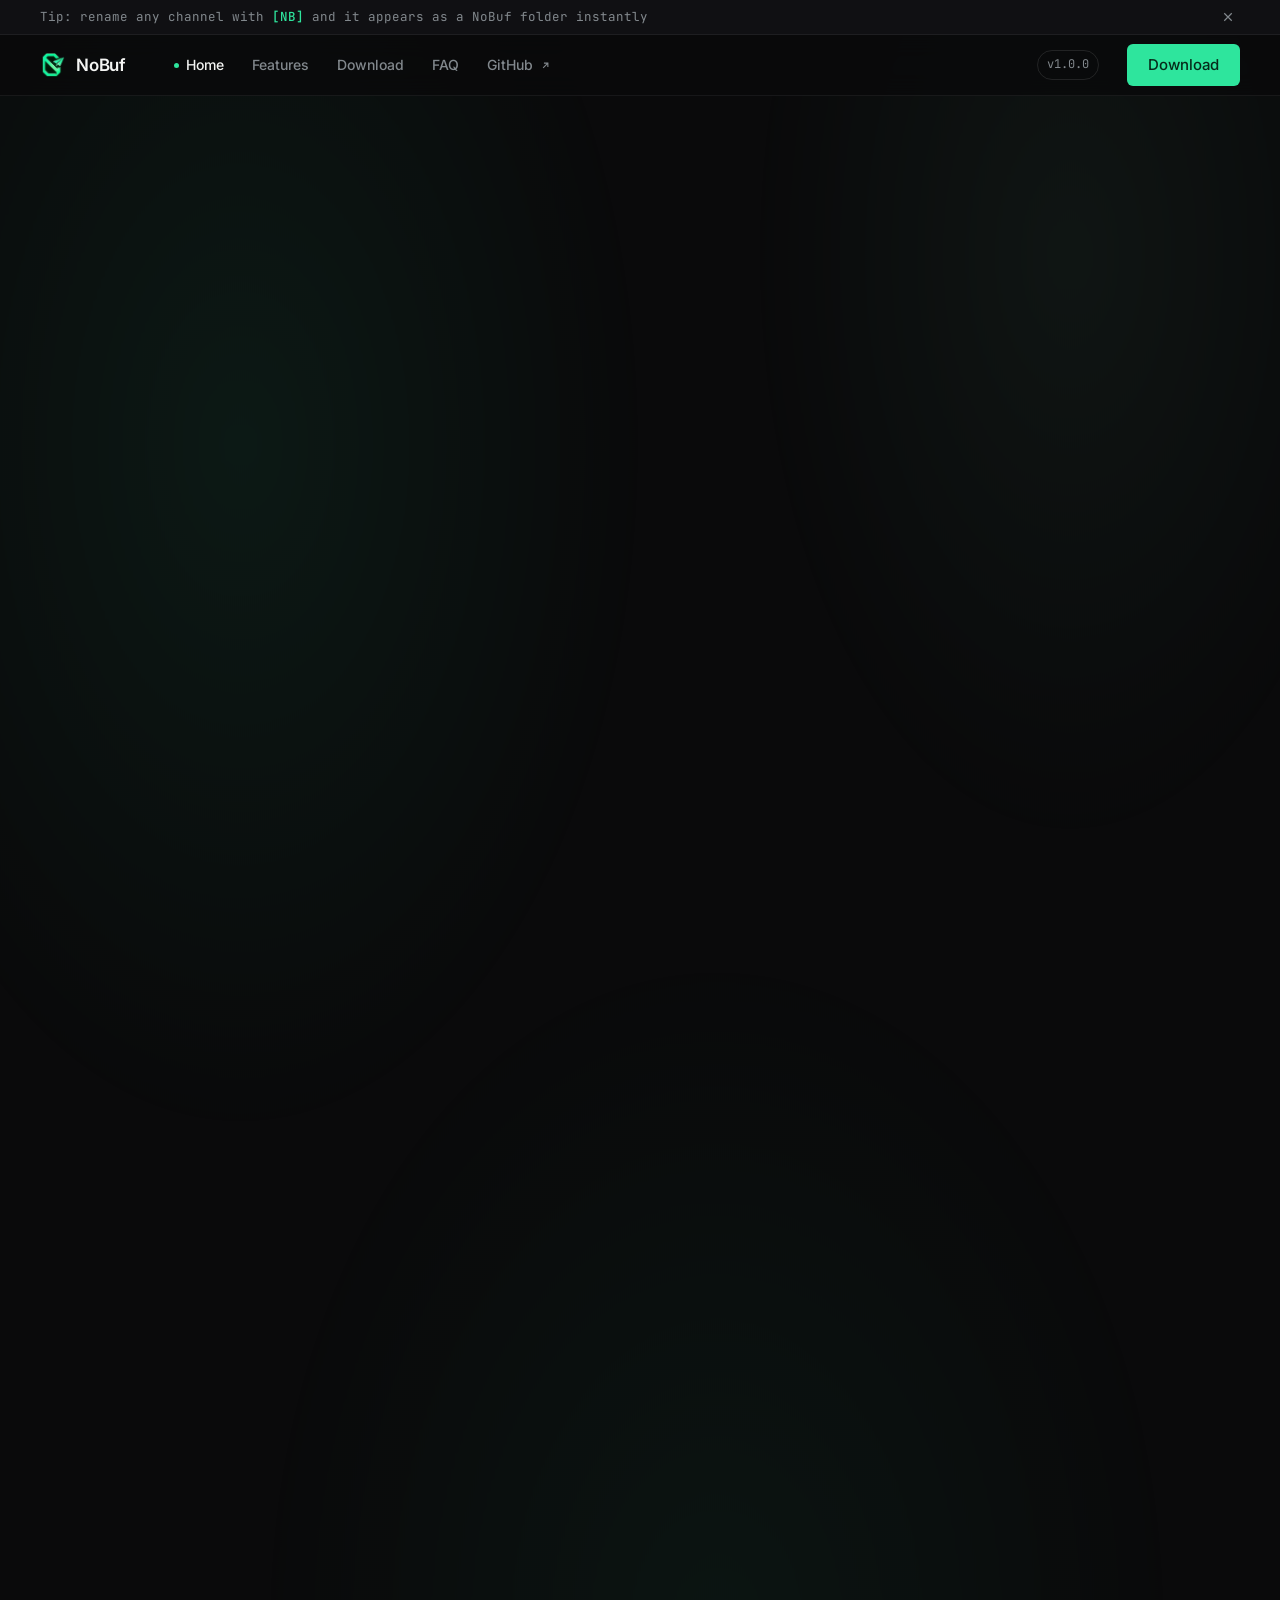
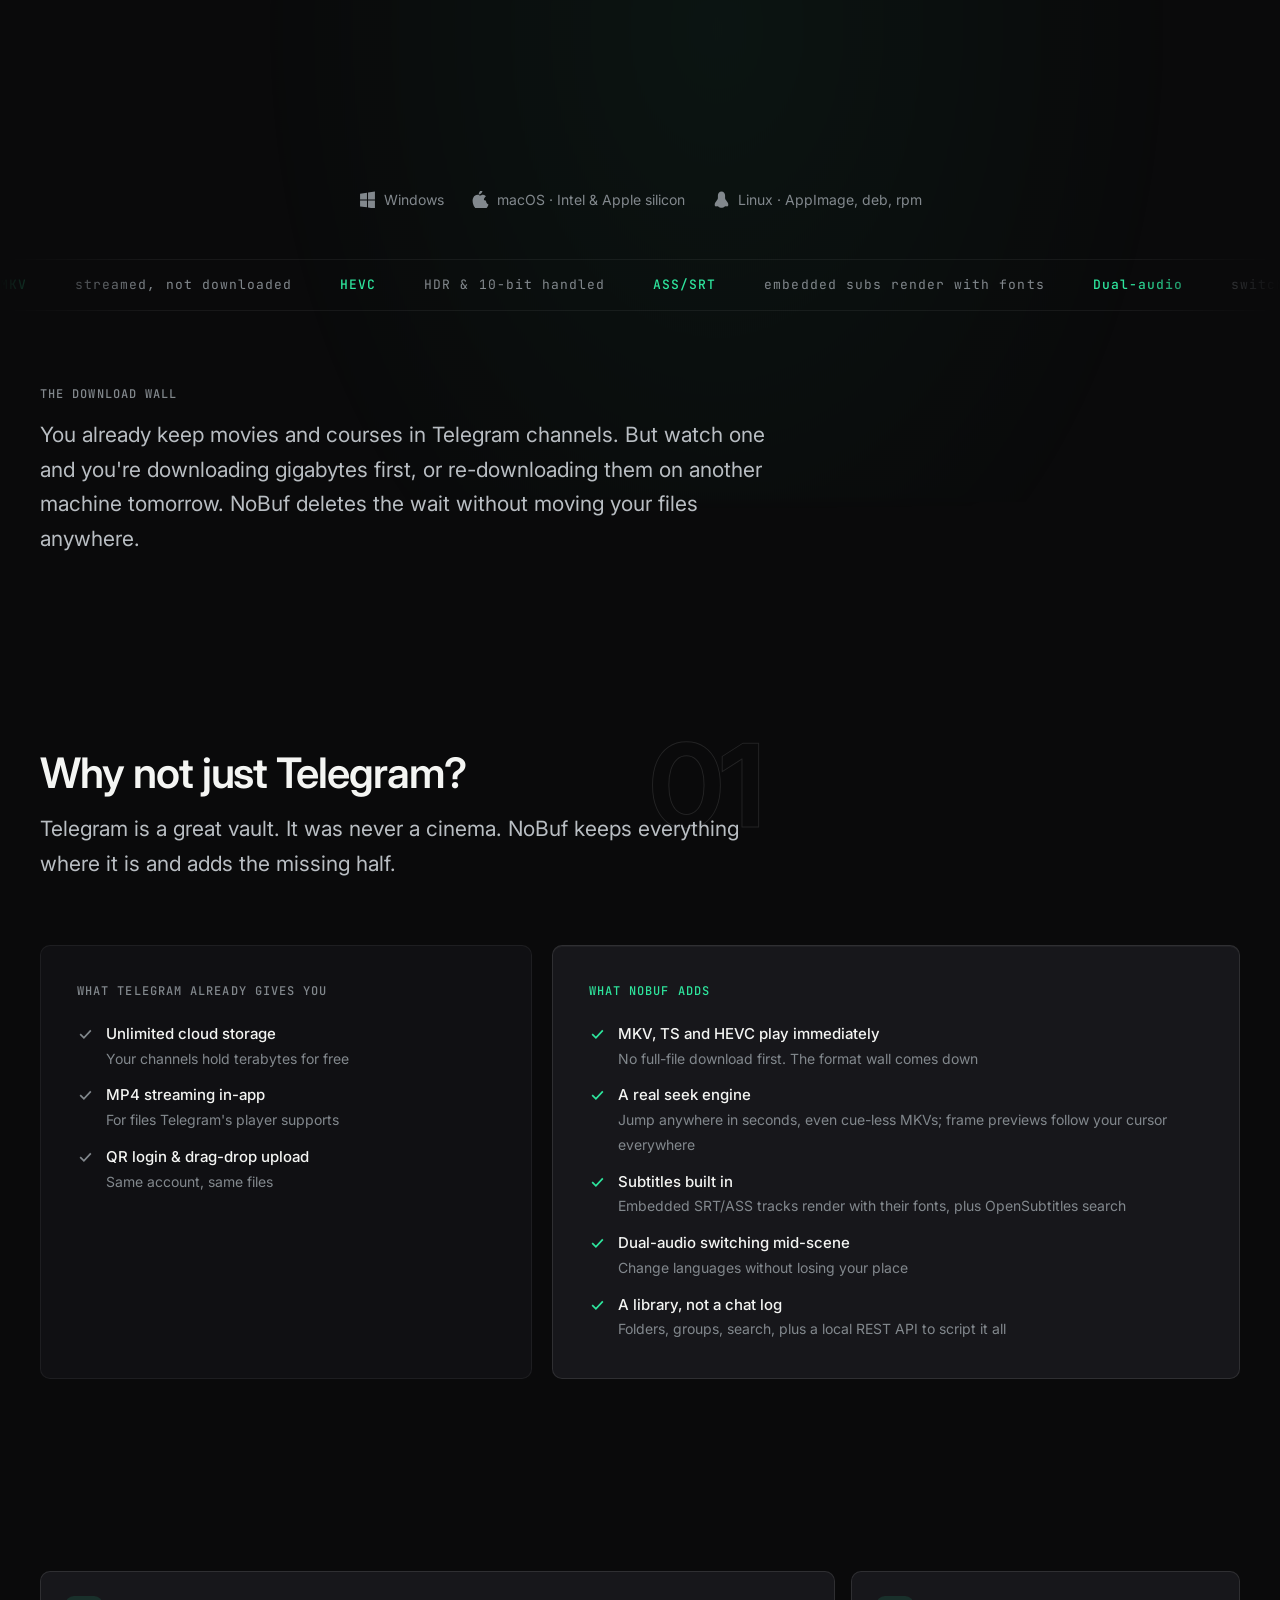
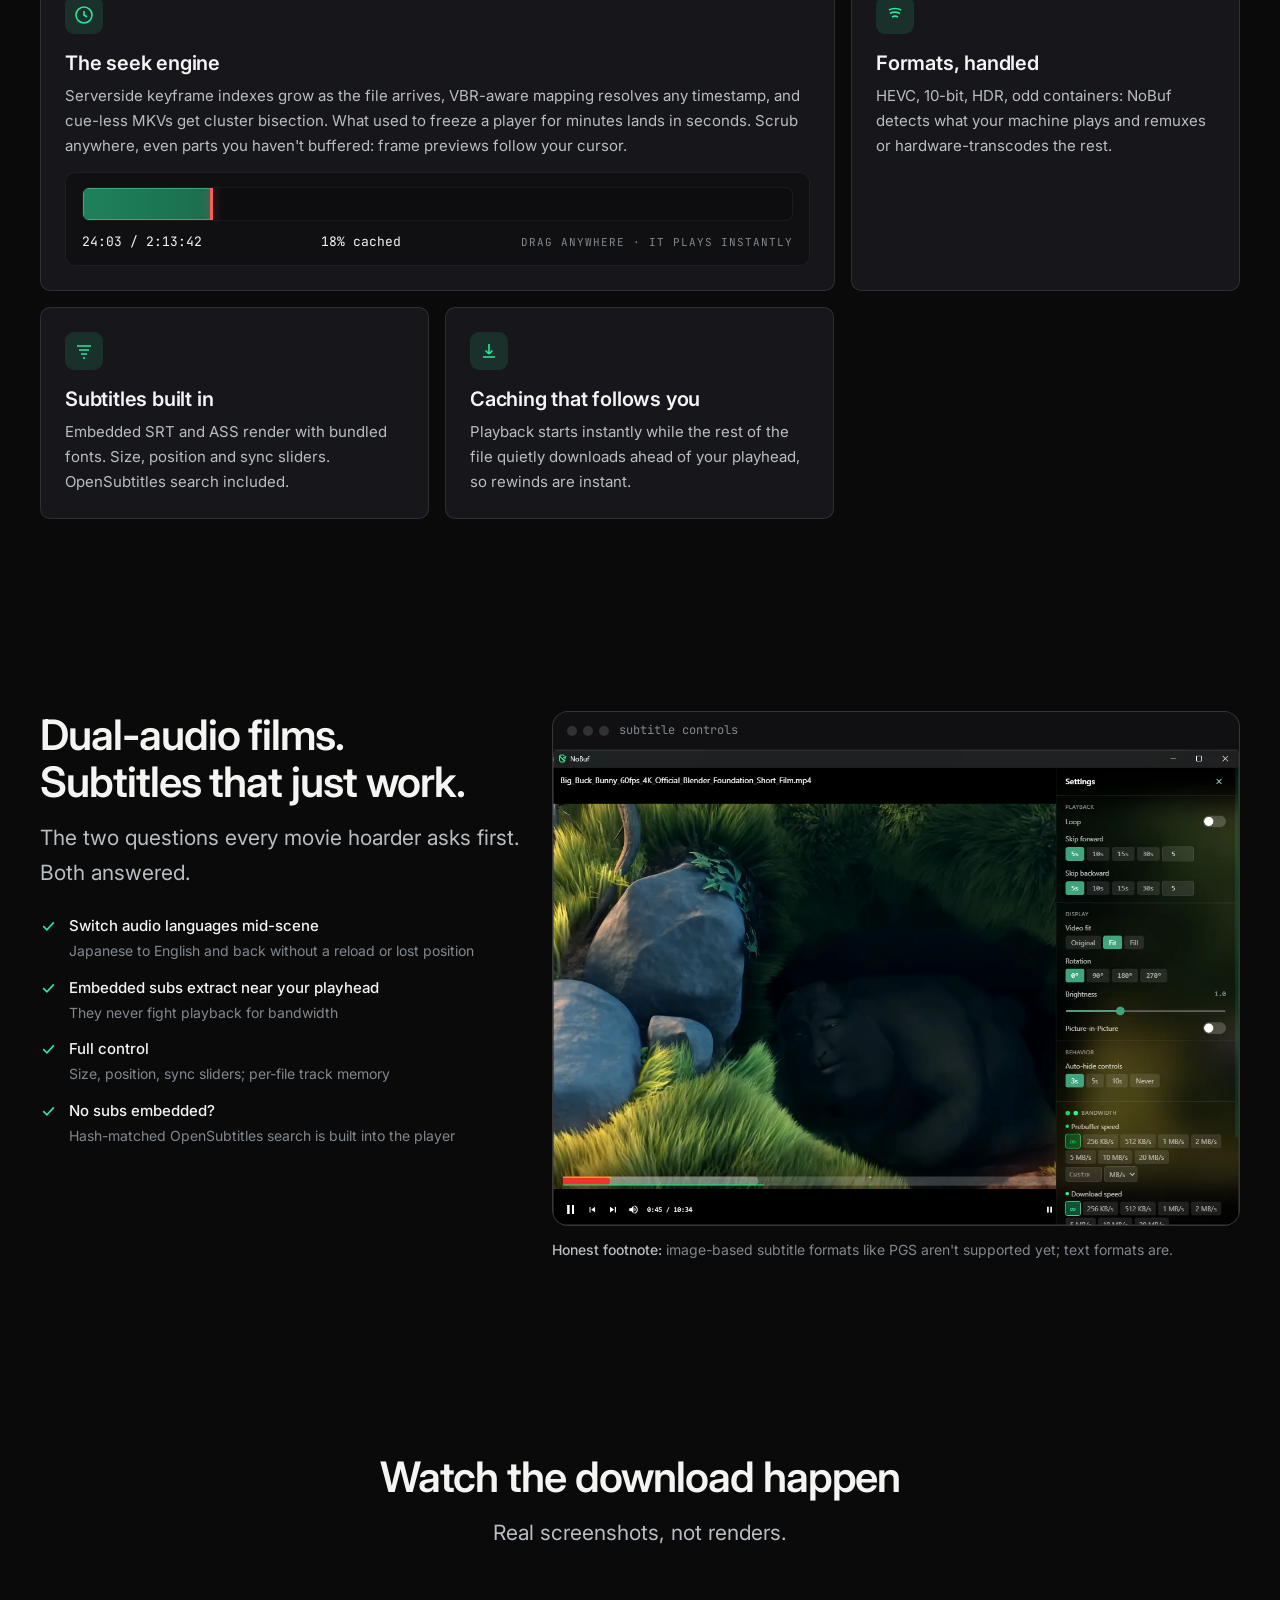
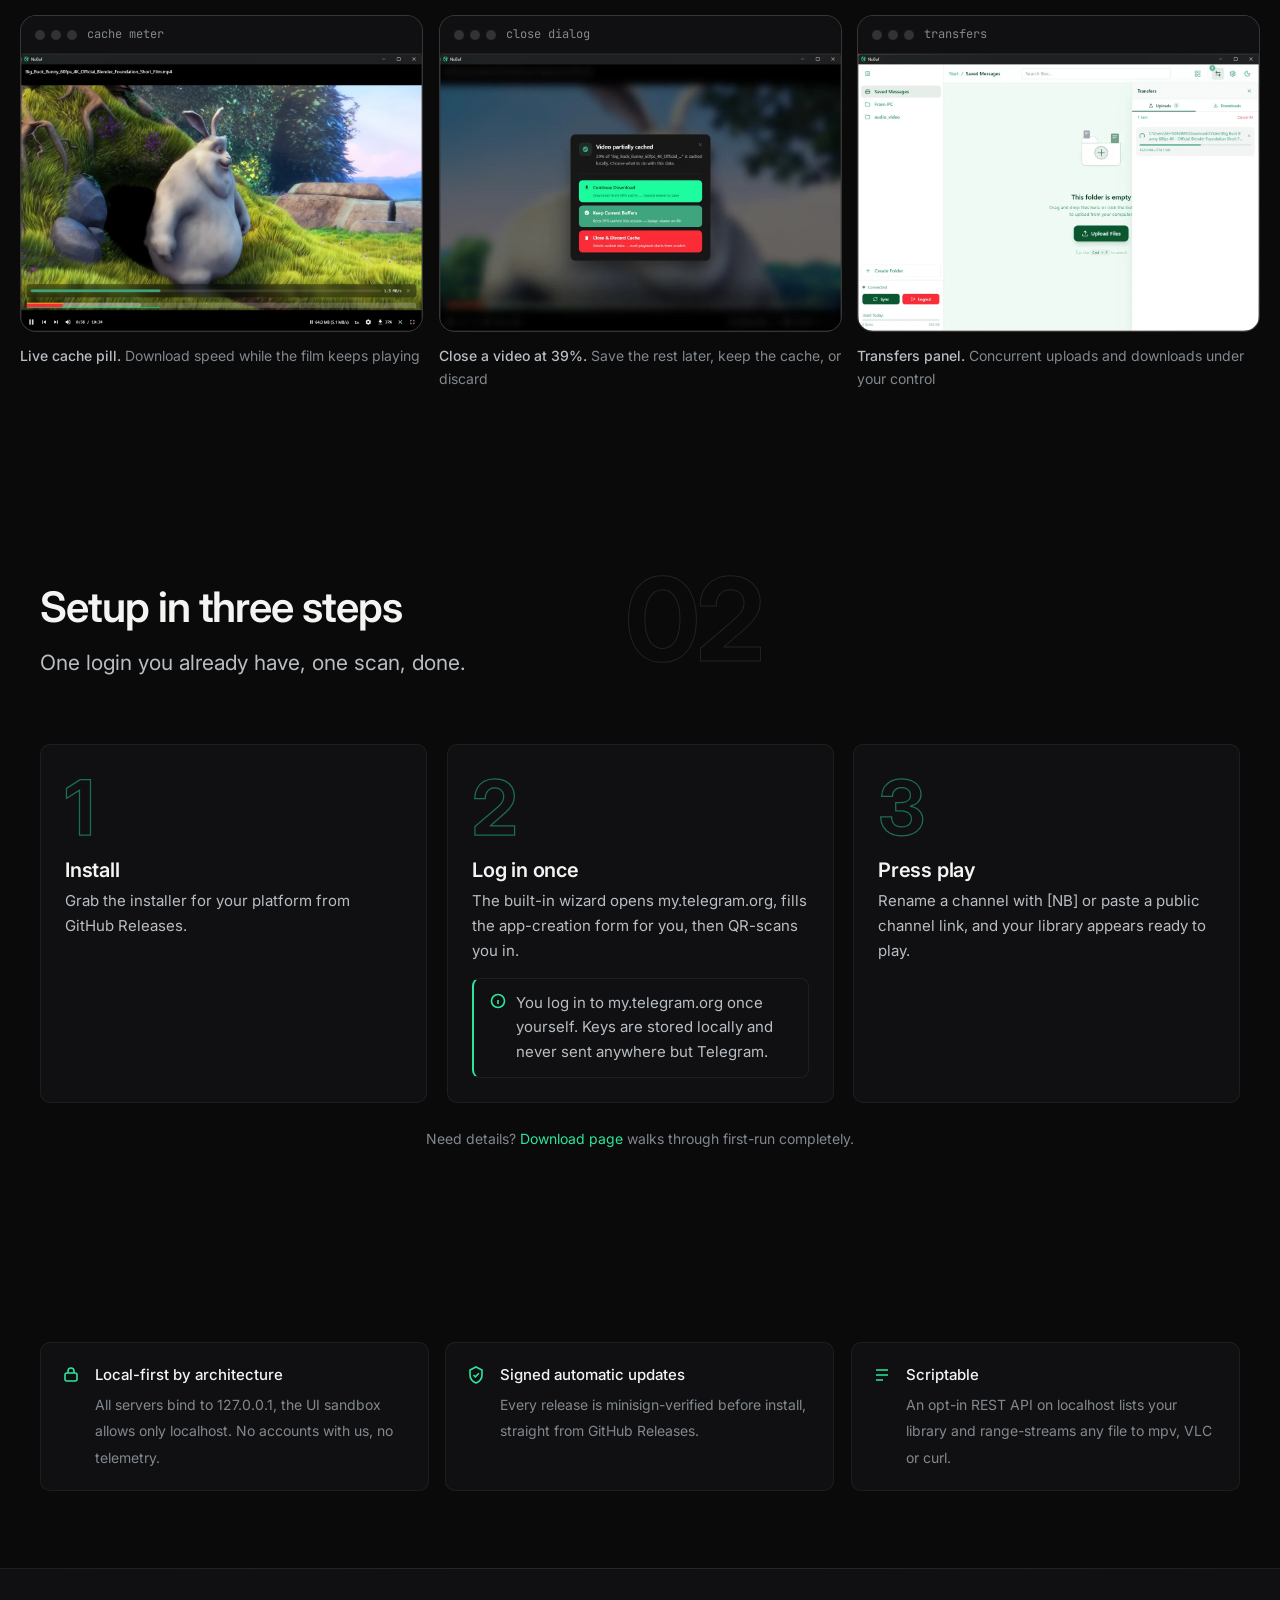
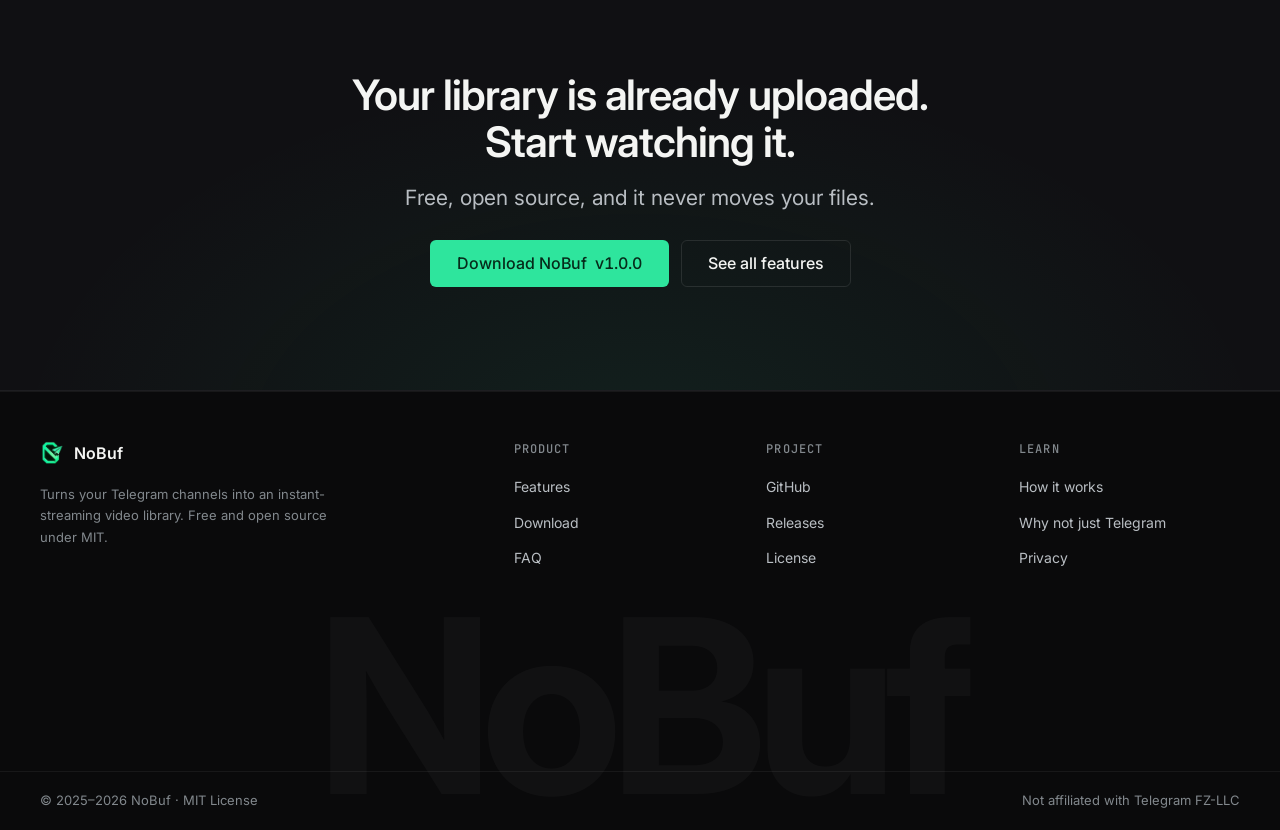
==== index.html @ daadb862 "Anti-generic pass: kinetic hero, aurora, format marquee, seek demo, editorial numerals, ghost wordma" ====
<!DOCTYPE html>
<html lang="en">
<head>
  <meta charset="UTF-8">
  <meta name="viewport" content="width=device-width, initial-scale=1.0">
  <title>NoBuf · Your Telegram channels as an instant video library</title>
  <meta name="description" content="NoBuf is a free, open-source desktop app that streams video straight from your Telegram channels. Press play and it plays — MKVs included, no download-first wait.">
  <link rel="canonical" href="https://istiaq-edu.github.io/NoBuf-Website/">
  <meta property="og:url" content="https://istiaq-edu.github.io/NoBuf-Website/">
  <meta property="og:type" content="website">
  <meta property="og:site_name" content="NoBuf">
  <meta property="og:title" content="NoBuf · Your Telegram channels as an instant video library">
  <meta property="og:description" content="Press play and it plays, MKVs included. Free, open source, local-first.">
  <meta property="og:image" content="https://istiaq-edu.github.io/NoBuf-Website/assets/social-card.jpg">
  <meta name="twitter:card" content="summary_large_image">
  <meta name="twitter:title" content="NoBuf · Your Telegram channels as an instant video library">
  <meta name="twitter:description" content="Press play and it plays, MKVs included. Free, open source, local-first.">
  <meta name="twitter:image" content="https://istiaq-edu.github.io/NoBuf-Website/assets/social-card.jpg">
  <meta name="theme-color" content="#0a0a0b">
  <link rel="icon" href="assets/favicon-32.png" sizes="32x32">
  <link rel="apple-touch-icon" href="assets/apple-touch-icon.png">
  <script type="application/ld+json">
  {
    "@context": "https://schema.org",
    "@type": "SoftwareApplication",
    "name": "NoBuf",
    "operatingSystem": "Windows, macOS, Linux",
    "applicationCategory": "MultimediaApplication",
    "offers": { "@type": "Offer", "price": "0", "priceCurrency": "USD" },
    "softwareVersion": "1.0.0"
  }
  </script>
  <link rel="preconnect" href="https://fonts.googleapis.com">
  <link rel="preconnect" href="https://fonts.gstatic.com" crossorigin>
  <link href="https://fonts.googleapis.com/css2?family=Inter:wght@400;500;600&family=JetBrains+Mono:wght@400;500&display=swap" rel="stylesheet">
  <link rel="stylesheet" href="styles.css">
</head>
<body>
<a class="skip-link" href="#main">Skip to content</a>

<!-- Tips banner (above nav) -->
<div class="banner-wrap" data-banner>
  <div class="banner" role="region" aria-label="Product tips">
    <div class="banner-inner">
      <p class="banner-tip">Tip: rename any channel with <b>[NB]</b> and it appears as a NoBuf folder instantly</p>
      <p class="banner-tip" hidden>Tip: paste a <b>t.me</b> link to browse any public channel like a file library</p>
      <button class="banner-dismiss" aria-label="Dismiss tips">
        <svg viewBox="0 0 16 16" width="12" height="12" fill="none" stroke="currentColor" stroke-width="1.6"><path d="M3 3l10 10M13 3L3 13"/></svg>
      </button>
    </div>
  </div>
</div>

<!-- Nav -->
<header class="nav">
  <nav class="nav-inner" aria-label="Main">
    <a class="nav-brand" href="index.html">
      <img src="assets/logo-small.webp" alt="" width="26" height="26"> NoBuf
    </a>
    <button class="nav-toggle" aria-expanded="false" aria-label="Menu">
      <svg viewBox="0 0 20 20" fill="none" stroke="currentColor" stroke-width="1.6"><path d="M3 5h14M3 10h14M3 15h14"/></svg>
    </button>
    <div class="nav-links">
      <a class="nav-link active" href="index.html">Home</a>
      <a class="nav-link" href="features.html">Features</a>
      <a class="nav-link" href="download.html">Download</a>
      <a class="nav-link" href="faq.html">FAQ</a>
      <a class="nav-link" href="https://github.com/Istiaq-Edu/NoBuf" target="_blank" rel="noopener">
        GitHub
        <svg viewBox="0 0 14 14" width="11" height="11" fill="none" stroke="currentColor" stroke-width="1.4"><path d="M4 10l6-6M5 4h5v5"/></svg>
      </a>
    </div>
    <span class="nav-spacer"></span>
    <span class="nav-version tnum" data-version-slot>v1.0.0</span>
    <a class="btn btn-primary nav-cta" href="download.html">Download</a>
  </nav>
</header>

<div class="progress" aria-hidden="true"><span></span></div>

<main id="main">
  <!-- Hero -->
  <section class="hero section-tight" data-hero-ambient>
    <div class="hero-aurora" aria-hidden="true"></div>
    <div class="container tc">
      <p class="pill pill-accent hero-enter hero-enter-1 mb-24">
        <span class="dot"></span>
        v1.0 · Free &amp; open source · Windows / macOS / Linux
      </p>
      <h1 class="display hero-enter hero-enter-2" data-kinetic data-accent-from="7" style="max-width: 980px; margin-inline: auto; text-align: left;">
        Your Telegram channels are a movie library. Start watching like one.
      </h1>
      <p class="lead hero-enter hero-enter-3 mt-24" style="max-width: 680px; margin-inline: auto;">
        NoBuf streams video straight from your channels. Press play and it plays,
        MKVs included, with no download-first wait. Your files stay in your own Telegram.
      </p>
      <div class="btn-row hero-enter hero-enter-4 mt-24" style="justify-content: center;">
        <a class="btn btn-primary btn-lg" href="download.html">Download for free</a>
        <a class="btn btn-ghost btn-lg" href="#how">How it works</a>
      </div>
      <p class="microproof hero-enter hero-enter-4 mt-24" style="justify-content: center;">
        <span data-version-slot>v1.0.0</span>
        <span class="sep">·</span>
        <span>$0</span>
        <span class="sep">·</span>
        <span>local-first</span>
        <span class="sep">·</span>
        <span>no telemetry</span>
      </p>
    </div>

    <div class="container-wide mt-24 hero-frame-wrap">
      <div class="hero-glow" data-parallax-glow></div>
      <figure class="hero-frame" data-parallax-frame style="position: relative;">
        <div class="shot-frame">
          <div class="shot-bar">
            <span class="shot-dots" aria-hidden="true"><i></i><i></i><i></i></span>
            <span class="shot-title">Big_Buck_Bunny_60fps_4K.mkv</span>
          </div>
          <img src="assets/preview-thumbnail.webp" alt="NoBuf player streaming a 4K video from a Telegram channel, with a hover-scrub thumbnail over the seek bar and a live cache meter"
               width="1202" height="832" fetchpriority="high">
        </div>
        <figcaption class="visually-hidden">
          Playing a 4K file directly from a Telegram channel while it caches in the background.
        </figcaption>
        <span class="float-chip chip-a"><span class="dot"></span>⌘ dual-audio switch mid-scene</span>
        <span class="float-chip chip-b"><span class="dot"></span>hover-scrub thumbnails</span>
      </figure>
    </div>
  </section>

  <!-- Platform one-liner -->
  <section class="section-tight" style="padding-block: clamp(28px,4vw,48px);" aria-label="Platforms">
    <div class="container platform-strip reveal">
      <span class="p-os">
        <svg viewBox="0 0 16 16" fill="currentColor"><path d="M1 2.5L7.5 1.6v6.4H1V2.5zM8.5 1.4L15 .5v7.5H8.5V1.4zM1 9h6.5v6.4L1 14.5V9zm7.5 0H15v7.5l-6.5-.9V9z"/></svg>
        Windows
      </span>
      <span class="p-os">
        <svg viewBox="0 0 16 16" fill="currentColor"><path d="M11.2 8.4c0-1.4.8-2.6 1.9-3.2-.6-.9-1.6-1.5-2.7-1.6-1.1-.1-2.2.7-2.8.7-.6 0-1.5-.7-2.4-.7C3.6 3.7 2.1 4.6 1.3 6c-1.6 2.8-.4 7 1.2 9.3.8 1.1 1.7 2.4 2.9 2.3 1.2 0 1.6-.7 3-.7s1.8.7 3 .7c1.3 0 2.1-1.1 2.9-2.2.9-1.3 1.3-2.6 1.3-2.6s-2.4-.9-2.4-3.6zM9 1.9c.6-.8 1-1.8.9-2.9-.9 0-2 .6-2.6 1.4-.6.7-1.1 1.8-.9 2.8 1 .1 2-.5 2.6-1.3z"/></svg>
        macOS · Intel &amp; Apple silicon
      </span>
      <span class="p-os">
        <svg viewBox="0 0 16 16" fill="currentColor"><path d="M8 .5c-2 0-3.4 1.6-3.4 3.9 0 1.7.3 2.9-.9 4.4C2.5 10.3 1.6 11.6 1.6 13c0 .9.5 1.5 1.2 1.5.5 0 .9-.2 1.5-.2.5 0 .8.3 1.2.7.5.5 1 .8 1.8.8h1.4c.8 0 1.3-.3 1.8-.8.4-.4.7-.7 1.2-.7.6 0 1 .2 1.5.2.7 0 1.2-.6 1.2-1.5 0-1.4-.9-2.7-2.1-4.2-1.2-1.5-.9-2.7-.9-4.4C11.4 2.1 10 .5 8 .5z"/></svg>
        Linux · AppImage, deb, rpm
      </span>
    </div>
  </section>

  <!-- Format marquee -->
  <div class="marquee" aria-hidden="true">
    <div class="marquee-track">
      <span><b>MKV</b>streamed, not downloaded</span><span><b>HEVC</b>HDR &amp; 10-bit handled</span><span><b>ASS/SRT</b>embedded subs render with fonts</span><span><b>Dual-audio</b>switch languages mid-scene</span><span><b>Cue-less seeks</b>bisection where indexes end</span><span><b>4K</b>hover-scrub thumbnails</span><span><b>OpenSubtitles</b>hash-matched search</span><span><b>[NB]</b>your channels are folders</span>
      <span><b>MKV</b>streamed, not downloaded</span><span><b>HEVC</b>HDR &amp; 10-bit handled</span><span><b>ASS/SRT</b>embedded subs render with fonts</span><span><b>Dual-audio</b>switch languages mid-scene</span><span><b>Cue-less seeks</b>bisection where indexes end</span><span><b>4K</b>hover-scrub thumbnails</span><span><b>OpenSubtitles</b>hash-matched search</span><span><b>[NB]</b>your channels are folders</span>
    </div>
  </div>

  <!-- Problem mirror -->
  <section class="section-tight">
    <div class="container reveal">
      <h2 class="h3 mono-label" style="color: var(--text-mute);">The download wall</h2>
      <p class="lead mt-16" style="max-width: 760px;">
        You already keep movies and courses in Telegram channels. But watch one and you're
        downloading gigabytes first, or re-downloading them on another machine tomorrow.
        NoBuf deletes the wait without moving your files anywhere.
      </p>
    </div>
  </section>

  <!-- Why not just Telegram -->
  <section class="section" id="why">
    <div class="container">
      <div class="section-head reveal" data-num="01">
        <h2 class="h2">Why not just Telegram?</h2>
        <p class="lead">Telegram is a great vault. It was never a cinema. NoBuf keeps everything where it is and adds the missing half.</p>
      </div>
      <div class="split reveal">
        <div class="panel panel-gives">
          <div class="panel-title">
            <span class="mono-label">What Telegram already gives you</span>
          </div>
          <div class="panel-list">
            <div class="panel-item">
              <svg viewBox="0 0 16 16" fill="none" stroke="currentColor" stroke-width="1.6"><path d="M3 8.5l3.5 3.5L13 5"/></svg>
              <div><b>Unlimited cloud storage</b><span>Your channels hold terabytes for free</span></div>
            </div>
            <div class="panel-item">
              <svg viewBox="0 0 16 16" fill="none" stroke="currentColor" stroke-width="1.6"><path d="M3 8.5l3.5 3.5L13 5"/></svg>
              <div><b>MP4 streaming in-app</b><span>For files Telegram's player supports</span></div>
            </div>
            <div class="panel-item">
              <svg viewBox="0 0 16 16" fill="none" stroke="currentColor" stroke-width="1.6"><path d="M3 8.5l3.5 3.5L13 5"/></svg>
              <div><b>QR login &amp; drag-drop upload</b><span>Same account, same files</span></div>
            </div>
          </div>
        </div>
        <div class="panel panel-adds">
          <div class="panel-title">
            <span class="mono-label" style="color: var(--accent);">What NoBuf adds</span>
          </div>
          <div class="panel-list">
            <div class="panel-item">
              <svg viewBox="0 0 16 16" fill="none" stroke="currentColor" stroke-width="1.6"><path d="M3 8.5l3.5 3.5L13 5"/></svg>
              <div><b>MKV, TS and HEVC play immediately</b><span>No full-file download first. The format wall comes down</span></div>
            </div>
            <div class="panel-item">
              <svg viewBox="0 0 16 16" fill="none" stroke="currentColor" stroke-width="1.6"><path d="M3 8.5l3.5 3.5L13 5"/></svg>
              <div><b>A real seek engine</b><span>Jump anywhere in seconds, even cue-less MKVs; frame previews follow your cursor everywhere</span></div>
            </div>
            <div class="panel-item">
              <svg viewBox="0 0 16 16" fill="none" stroke="currentColor" stroke-width="1.6"><path d="M3 8.5l3.5 3.5L13 5"/></svg>
              <div><b>Subtitles built in</b><span>Embedded SRT/ASS tracks render with their fonts, plus OpenSubtitles search</span></div>
            </div>
            <div class="panel-item">
              <svg viewBox="0 0 16 16" fill="none" stroke="currentColor" stroke-width="1.6"><path d="M3 8.5l3.5 3.5L13 5"/></svg>
              <div><b>Dual-audio switching mid-scene</b><span>Change languages without losing your place</span></div>
            </div>
            <div class="panel-item">
              <svg viewBox="0 0 16 16" fill="none" stroke="currentColor" stroke-width="1.6"><path d="M3 8.5l3.5 3.5L13 5"/></svg>
              <div><b>A library, not a chat log</b><span>Folders, groups, search, plus a local REST API to script it all</span></div>
            </div>
          </div>
        </div>
      </div>
    </div>
  </section>

  <!-- Highlight cards (asymmetric bento) -->
  <section class="section-tight" id="highlights">
    <div class="container">
      <div class="card-grid grid-3" data-stagger>
        <article class="card span-2 reveal" data-spot>
          <div class="card-icon">
            <svg viewBox="0 0 20 20" fill="none" stroke="currentColor" stroke-width="1.6"><circle cx="10" cy="10" r="8"/><path d="M10 6v4l3 2"/></svg>
          </div>
          <h3 class="h4">The seek engine</h3>
          <p>Serverside keyframe indexes grow as the file arrives, VBR-aware mapping resolves any timestamp,
             and cue-less MKVs get cluster bisection. What used to freeze a player for minutes lands in seconds.
             Scrub anywhere, even parts you haven't buffered: frame previews follow your cursor.</p>
          <div class="seekdemo" data-seekdemo aria-label="Interactive seek demonstration: drag to any point, it plays instantly">
            <div class="sd-track" role="slider" aria-label="Seek position" aria-valuemin="0" aria-valuemax="100" aria-valuenow="18" tabindex="0">
              <div class="sd-fill"></div>
              <div class="sd-range"></div>
              <div class="sd-flash"></div>
              <div class="sd-head"></div>
            </div>
            <div class="sd-meta">
              <span class="sd-time">0:00 / 2:13:42</span>
              <span class="sd-pct tnum">18% cached</span>
              <span class="sd-hint">drag anywhere · it plays instantly</span>
            </div>
          </div>
        </article>
        <article class="card reveal" data-spot>
          <div class="card-icon">
            <svg viewBox="0 0 20 20" fill="none" stroke="currentColor" stroke-width="1.6"><path d="M3 3h14v14H3z" opacity=".001"/><path d="M4 5c3-2 9-2 12 0M5 8.5c2.5-1.5 7-1.5 10 0M7 12c1.8-1 4.2-1 6 0M10 15.2v.1"/></svg>
          </div>
          <h3 class="h4">Formats, handled</h3>
          <p>HEVC, 10-bit, HDR, odd containers: NoBuf detects what your machine plays and remuxes or hardware-transcodes the rest.</p>
        </article>
        <article class="card reveal" data-spot>
          <div class="card-icon">
            <svg viewBox="0 0 20 20" fill="none" stroke="currentColor" stroke-width="1.6"><path d="M3 5h14M5 9h10M7 13h6M9 17h2"/></svg>
          </div>
          <h3 class="h4">Subtitles built in</h3>
          <p>Embedded SRT and ASS render with bundled fonts. Size, position and sync sliders. OpenSubtitles search included.</p>
        </article>
        <article class="card reveal" data-spot>
          <div class="card-icon">
            <svg viewBox="0 0 20 20" fill="none" stroke="currentColor" stroke-width="1.6"><path d="M10 3v10m0 0l-3.5-3.5M10 13l3.5-3.5M4 16h12"/></svg>
          </div>
          <h3 class="h4">Caching that follows you</h3>
          <p>Playback starts instantly while the rest of the file quietly downloads ahead of your playhead, so rewinds are instant.</p>
        </article>
      </div>
    </div>
  </section>

  <!-- Subtitle & audio spotlight -->
  <section class="section" id="spotlight">
    <div class="container">
      <div class="split">
        <div class="reveal">
          <h2 class="h2">Dual-audio films.<br>Subtitles that just work.</h2>
          <p class="lead mt-16">The two questions every movie hoarder asks first. Both answered.</p>
          <ul role="list" class="mt-24" style="display:grid; gap:12px;">
            <li class="panel-item">
              <svg viewBox="0 0 16 16" fill="none" stroke="currentColor" stroke-width="1.6" style="color:var(--accent)"><path d="M3 8.5l3.5 3.5L13 5"/></svg>
              <div><b>Switch audio languages mid-scene</b><span>Japanese to English and back without a reload or lost position</span></div>
            </li>
            <li class="panel-item">
              <svg viewBox="0 0 16 16" fill="none" stroke="currentColor" stroke-width="1.6" style="color:var(--accent)"><path d="M3 8.5l3.5 3.5L13 5"/></svg>
              <div><b>Embedded subs extract near your playhead</b><span>They never fight playback for bandwidth</span></div>
            </li>
            <li class="panel-item">
              <svg viewBox="0 0 16 16" fill="none" stroke="currentColor" stroke-width="1.6" style="color:var(--accent)"><path d="M3 8.5l3.5 3.5L13 5"/></svg>
              <div><b>Full control</b><span>Size, position, sync sliders; per-file track memory</span></div>
            </li>
            <li class="panel-item">
              <svg viewBox="0 0 16 16" fill="none" stroke="currentColor" stroke-width="1.6" style="color:var(--accent)"><path d="M3 8.5l3.5 3.5L13 5"/></svg>
              <div><b>No subs embedded?</b><span>Hash-matched OpenSubtitles search is built into the player</span></div>
            </li>
          </ul>
        </div>
        <div class="reveal" data-spot>
          <figure class="shot-frame">
            <div class="shot-bar">
              <span class="shot-dots" aria-hidden="true"><i></i><i></i><i></i></span>
              <span class="shot-title">subtitle controls</span>
            </div>
            <img src="assets/video-player-settings.webp" alt="NoBuf player settings panel showing playback, display and bandwidth controls" loading="lazy" width="1202" height="832">
          </figure>
          <p class="shot-caption"><b>Honest footnote:</b> image-based subtitle formats like PGS aren't supported yet; text formats are.</p>
        </div>
      </div>
    </div>
  </section>

  <!-- Proof gallery -->
  <section class="section-tight" id="proof">
    <div class="container-wide">
      <div class="section-head center reveal">
        <h2 class="h2">Watch the download happen</h2>
        <p class="lead">Real screenshots, not renders.</p>
      </div>
      <div class="card-grid grid-3" data-stagger>
        <figure class="reveal">
          <div class="shot-frame">
            <div class="shot-bar"><span class="shot-dots" aria-hidden="true"><i></i><i></i><i></i></span><span class="shot-title">cache meter</span></div>
            <img src="assets/download-from-cache-in-video-player.webp" alt="In-player download pill showing live megabytes-per-second speed while watching" loading="lazy" width="1202" height="832">
          </div>
          <figcaption class="shot-caption"><b>Live cache pill.</b> Download speed while the film keeps playing</figcaption>
        </figure>
        <figure class="reveal">
          <div class="shot-frame">
            <div class="shot-bar"><span class="shot-dots" aria-hidden="true"><i></i><i></i><i></i></span><span class="shot-title">close dialog</span></div>
            <img src="assets/exit-options.webp" alt="Dialog offering to continue downloading, keep cached buffers, or discard when closing a partially cached video" loading="lazy" width="1202" height="832">
          </div>
          <figcaption class="shot-caption"><b>Close a video at 39%.</b> Save the rest later, keep the cache, or discard</figcaption>
        </figure>
        <figure class="reveal">
          <div class="shot-frame">
            <div class="shot-bar"><span class="shot-dots" aria-hidden="true"><i></i><i></i><i></i></span><span class="shot-title">transfers</span></div>
            <img src="assets/down-up.webp" alt="Light theme transfers panel listing concurrent uploads and downloads with progress" loading="lazy" width="1202" height="832">
          </div>
          <figcaption class="shot-caption"><b>Transfers panel.</b> Concurrent uploads and downloads under your control</figcaption>
        </figure>
      </div>
    </div>
  </section>

  <!-- Setup in 3 steps -->
  <section class="section" id="how">
    <div class="container">
      <div class="section-head reveal" data-num="02">
        <h2 class="h2">Setup in three steps</h2>
        <p class="lead">One login you already have, one scan, done.</p>
      </div>
      <div class="steps" data-stagger>
        <div class="step reveal">
          <span class="step-num" aria-hidden="true"></span>
          <h3 class="h4">Install</h3>
          <p>Grab the installer for your platform from GitHub Releases.</p>
        </div>
        <div class="step reveal">
          <span class="step-num" aria-hidden="true"></span>
          <h3 class="h4">Log in once</h3>
          <p>The built-in wizard opens my.telegram.org, fills the app-creation form for you, then QR-scans you in.</p>
          <p class="callout mt-16">
            <svg viewBox="0 0 16 16" fill="none" stroke="currentColor" stroke-width="1.6"><circle cx="8" cy="8" r="6.5"/><path d="M8 7v4M8 5v.1"/></svg>
            You log in to my.telegram.org once yourself. Keys are stored locally and never sent anywhere but Telegram.
          </p>
        </div>
        <div class="step reveal">
          <span class="step-num" aria-hidden="true"></span>
          <h3 class="h4">Press play</h3>
          <p>Rename a channel with [NB] or paste a public channel link, and your library appears ready to play.</p>
        </div>
      </div>
      <p class="tc mt-24 reveal small" style="color: var(--text-mute);">
        Need details? <a href="download.html">Download page</a> walks through first-run completely.
      </p>
    </div>
  </section>

  <!-- Trust strip -->
  <section class="section-tight">
    <div class="container">
      <div class="trust-strip" data-stagger>
        <div class="trust-item reveal">
          <svg viewBox="0 0 20 20" fill="none" stroke="currentColor" stroke-width="1.6"><rect x="4" y="8" width="12" height="8" rx="2"/><path d="M7 8V6a3 3 0 016 0v2"/></svg>
          <div><b>Local-first by architecture</b><span>All servers bind to 127.0.0.1, the UI sandbox allows only localhost. No accounts with us, no telemetry.</span></div>
        </div>
        <div class="trust-item reveal">
          <svg viewBox="0 0 20 20" fill="none" stroke="currentColor" stroke-width="1.6"><path d="M10 2l6 3v5c0 4-2.5 6.5-6 8-3.5-1.5-6-4-6-8V5l6-3z"/><path d="M7.5 10l1.8 1.8L13 8.2"/></svg>
          <div><b>Signed automatic updates</b><span>Every release is minisign-verified before install, straight from GitHub Releases.</span></div>
        </div>
        <div class="trust-item reveal">
          <svg viewBox="0 0 20 20" fill="none" stroke="currentColor" stroke-width="1.6"><path d="M4 5h12M4 10h12M4 15h7"/></svg>
          <div><b>Scriptable</b><span>An opt-in REST API on localhost lists your library and range-streams any file to mpv, VLC or curl.</span></div>
        </div>
      </div>
    </div>
  </section>

  <!-- CTA band -->
  <section class="cta-band">
    <div class="cta-band-inner container reveal">
      <h2 class="h2">Your library is already uploaded.<br>Start watching it.</h2>
      <p class="lead mt-16">Free, open source, and it never moves your files.</p>
      <div class="btn-row mt-24" style="justify-content:center;">
        <a class="btn btn-primary btn-lg" href="download.html">Download NoBuf <span class="tnum" data-version-slot>v1.0.0</span></a>
        <a class="btn btn-ghost btn-lg" href="features.html">See all features</a>
      </div>
    </div>
  </section>
</main>

<footer class="footer">
  <div class="footer-inner">
    <div>
      <p class="footer-brand"><img src="assets/logo-small.webp" alt="" width="24" height="24"> NoBuf</p>
      <p class="footer-note">Turns your Telegram channels into an instant-streaming video library. Free and open source under MIT.</p>
    </div>
    <div class="footer-col">
      <p class="col-title">Product</p>
      <ul>
        <li><a href="features.html">Features</a></li>
        <li><a href="download.html">Download</a></li>
        <li><a href="faq.html">FAQ</a></li>
      </ul>
    </div>
    <div class="footer-col">
      <p class="col-title">Project</p>
      <ul>
        <li><a href="https://github.com/Istiaq-Edu/NoBuf" target="_blank" rel="noopener">GitHub</a></li>
        <li><a href="https://github.com/Istiaq-Edu/NoBuf/releases" target="_blank" rel="noopener">Releases</a></li>
        <li><a href="https://github.com/Istiaq-Edu/NoBuf/blob/dev/LICENSE" target="_blank" rel="noopener">License</a></li>
      </ul>
    </div>
    <div class="footer-col">
      <p class="col-title">Learn</p>
      <ul>
        <li><a href="#how">How it works</a></li>
        <li><a href="#why">Why not just Telegram</a></li>
        <li><a href="faq.html#privacy">Privacy</a></li>
      </ul>
    </div>
  </div>
  <div class="footer-ghost" aria-hidden="true">NoBuf</div>
  <div class="footer-base">
    <div class="footer-base-inner">
      <span>© 2025–2026 NoBuf · MIT License</span>
      <span>Not affiliated with Telegram FZ-LLC</span>
    </div>
  </div>
</footer>

<script src="shared.js" defer></script>
</body>
</html>
---- styles.css ----
/* ============================================================
   NoBuf website — shared design system v2
   Charcoal/graphite base · single green accent · Linear-tier
   Depth = border brightness + surface steps. No colored shadows.
   ============================================================ */

/* ---------- Tokens ---------- */
:root {
  --bg-0: #0a0a0b;
  --bg-1: #101013;
  --bg-2: #17171b;
  --bg-3: #1e1e23;

  --text-hi: #f4f5f3;
  --text-body: #b9bec3;
  --text-mute: #82888d;

  --accent: #2ee59d;
  --accent-bright: #7df3bd;      /* ≤1px borders & glow cores ONLY */
  --accent-dim: rgba(46, 229, 157, 0.12);
  --accent-ink: #062b1a;         /* text on solid accent */

  --line-subtle: rgba(255, 255, 255, 0.06);
  --line: rgba(255, 255, 255, 0.10);
  --line-strong: rgba(255, 255, 255, 0.16);
  --stroke-decor: rgba(255, 255, 255, 0.14);

  --glow: rgba(46, 229, 157, 0.15);
  --code-bg: #101013;

  --t-fast: 160ms ease-out;
  --t-med: 380ms cubic-bezier(0.22, 1, 0.36, 1);
  --t-slow: 900ms cubic-bezier(0.22, 1, 0.36, 1);

  --radius-btn: 6px;
  --radius-card: 10px;
  --radius-panel: 16px;

  --font-sans: "Inter", system-ui, -apple-system, "Segoe UI", Roboto, sans-serif;
  --font-mono: "JetBrains Mono", ui-monospace, SFMono-Regular, Menlo, Consolas, monospace;

  color-scheme: dark;
}

/* ---------- Reset ---------- */
*, *::before, *::after { box-sizing: border-box; }
* { margin: 0; }
html { scroll-behavior: smooth; }
@media (prefers-reduced-motion: reduce) { html { scroll-behavior: auto; } }
body {
  background: var(--bg-0);
  color: var(--text-body);
  font-family: var(--font-sans);
  font-size: 16px;
  line-height: 1.65;
  -webkit-font-smoothing: antialiased;
  overflow-x: clip;
}
img, svg, video { display: block; max-width: 100%; height: auto; }
a { color: var(--accent); text-decoration: none; }
a:hover { color: var(--accent-bright); }
button { font: inherit; cursor: pointer; background: none; border: none; color: inherit; }
ul[role="list"], ol[role="list"] { list-style: none; padding: 0; }

::selection { background: rgba(46, 229, 157, 0.25); color: var(--text-hi); }

html { scrollbar-color: var(--bg-3) var(--bg-0); scrollbar-width: thin; }

/* Focus layer */
:focus-visible {
  outline: 2px solid var(--accent);
  outline-offset: 2px;
  border-radius: 4px;
}
.skip-link {
  position: absolute; left: 16px; top: -48px; z-index: 200;
  background: var(--accent); color: var(--accent-ink);
  font-weight: 600; font-size: 14px;
  padding: 8px 14px; border-radius: var(--radius-btn);
  transition: top var(--t-fast);
}
.skip-link:focus-visible { top: 12px; color: var(--accent-ink); }

/* ---------- Typography ---------- */
h1, h2, h3, h4 { color: var(--text-hi); font-weight: 600; text-wrap: balance; }
.display {
  font-size: clamp(44px, 7vw, 88px);
  line-height: 1.02;
  letter-spacing: -0.04em;
}
.h2 { font-size: clamp(28px, 3.6vw, 42px); line-height: 1.12; letter-spacing: -0.025em; }
.h3 { font-size: 24px; line-height: 1.25; letter-spacing: -0.02em; }
.h4 { font-size: 20px; line-height: 1.3; letter-spacing: -0.01em; }
.lead { font-size: clamp(18px, 1.7vw, 21px); line-height: 1.65; color: var(--text-body); }
.small { font-size: 14px; }
.tnum { font-feature-settings: "tnum"; }
.mono-label {
  font-family: var(--font-mono);
  font-size: 12px; font-weight: 500;
  letter-spacing: 0.09em; text-transform: uppercase;
  color: var(--text-mute);
}
.accent-span { color: var(--accent); } /* static — never animated */

/* ---------- Layout ---------- */
.container { width: min(1200px, calc(100% - 48px)); margin-inline: auto; }
.container-wide { width: min(1360px, calc(100% - 40px)); margin-inline: auto; }
.section { padding-block: clamp(72px, 9vw, 128px); }
.section-tight { padding-block: clamp(48px, 6vw, 80px); }
.section-head { max-width: 720px; margin-bottom: clamp(36px, 5vw, 64px); }
.section-head .lead { margin-top: 16px; }
.center { text-align: center; margin-inline: auto; }

/* ---------- Tips banner (above nav) ---------- */
.banner-wrap {
  display: grid;
  grid-template-rows: 1fr;
  transition: grid-template-rows var(--t-med);
}
.banner-wrap.dismissed { grid-template-rows: 0fr; }
.banner {
  overflow: hidden;
  min-height: 0;
  background: var(--bg-1);
  border-bottom: 1px solid var(--line-subtle);
}
.banner-inner {
  display: flex; align-items: center; gap: 12px;
  width: min(1200px, calc(100% - 48px));
  margin-inline: auto;
  min-height: 34px;
  padding-block: 5px;
  position: relative;
}
.banner-tip {
  flex: 1;
  font-family: var(--font-mono);
  font-size: 12.5px;
  color: var(--text-mute);
  white-space: nowrap; overflow: hidden; text-overflow: ellipsis;
  transition: opacity var(--t-med);
}
.banner-tip.fading { opacity: 0; }
.banner-tip b { color: var(--accent); font-weight: 500; }
.banner-dismiss {
  flex: none; width: 24px; height: 24px;
  display: grid; place-items: center;
  color: var(--text-mute); border-radius: 4px;
}
.banner-dismiss:hover { color: var(--text-hi); background: var(--bg-3); }
.banner-kbd {
  font-family: var(--font-mono); font-size: 11px;
  background: var(--accent-dim); color: var(--accent);
  padding: 1px 6px; border-radius: 4px;
}

/* ---------- Nav ---------- */
.nav {
  position: sticky; top: 0; z-index: 100;
  background: rgba(10, 10, 11, 0.78);
  -webkit-backdrop-filter: blur(12px);
  backdrop-filter: blur(12px);
  border-bottom: 1px solid var(--line-subtle);
}
.nav-inner {
  display: flex; align-items: center; gap: 28px;
  width: min(1200px, calc(100% - 48px));
  margin-inline: auto; height: 60px;
}
.nav-brand {
  display: flex; align-items: center; gap: 10px;
  color: var(--text-hi); font-weight: 600; font-size: 17px;
  letter-spacing: -0.01em;
}
.nav-brand img { width: 26px; height: 26px; border-radius: 6px; }
.nav-links { display: flex; align-items: center; gap: 4px; margin-left: 8px; }
.nav-link {
  position: relative;
  display: flex; align-items: center; gap: 7px;
  padding: 8px 12px; border-radius: var(--radius-btn);
  color: var(--text-mute); font-size: 14px; font-weight: 500;
  transition: color var(--t-fast);
}
.nav-link:hover { color: var(--text-hi); }
.nav-link.active { color: var(--text-hi); }
.nav-link.active::before {
  content: "";
  width: 5px; height: 5px; border-radius: 50%;
  background: var(--accent);
}
.nav-spacer { flex: 1; }
.nav-version {
  font-family: var(--font-mono); font-size: 12px;
  color: var(--text-mute);
  padding: 4px 9px;
  border: 1px solid var(--line);
  border-radius: 999px;
}
.nav-toggle {
  display: none;
  width: 38px; height: 38px;
  place-items: center;
  border-radius: var(--radius-btn);
  color: var(--text-hi);
}
.nav-toggle:hover { background: var(--bg-3); }
.nav-toggle svg { width: 20px; height: 20px; }

/* Mobile sheet */
@media (max-width: 820px) {
  .nav-inner { gap: 12px; }
  .nav-links {
    display: none;
    position: absolute; top: 60px; left: 0; right: 0;
    flex-direction: column; align-items: stretch; gap: 2px;
    margin: 0; padding: 10px 16px 16px;
    background: rgba(16, 16, 19, 0.98);
    border-bottom: 1px solid var(--line);
    -webkit-backdrop-filter: blur(16px);
    backdrop-filter: blur(16px);
  }
  .nav-links.open { display: flex; }
  .nav-link { padding: 12px; font-size: 15px; justify-content: space-between; }
  .nav-toggle { display: grid; order: 3; }
  .nav-spacer { display: contents; }
  .nav-cta { margin-left: auto; order: 2; }
  .nav-version { display: none; }
}

/* ---------- Buttons ---------- */
.btn {
  display: inline-flex; align-items: center; justify-content: center; gap: 8px;
  padding: 11px 20px;
  border-radius: var(--radius-btn);
  font-size: 15px; font-weight: 500; line-height: 1.2;
  border: 1px solid transparent;
  transition: filter var(--t-fast), transform var(--t-fast),
              background var(--t-fast), border-color var(--t-fast);
}
.btn:hover { transform: translateY(-1px); }
.btn:active { transform: translateY(0); }
.btn-primary { background: var(--accent); color: var(--accent-ink); }
.btn-primary:hover { filter: brightness(1.06); color: var(--accent-ink); }
.btn-ghost {
  border-color: var(--line);
  color: var(--text-hi);
  background: transparent;
}
.btn-ghost:hover { background: var(--accent-dim); border-color: var(--line-strong); color: var(--text-hi); }
.btn-lg { padding: 13px 26px; font-size: 16px; }
.btn-row { display: flex; gap: 12px; flex-wrap: wrap; }

/* ---------- Pill / badge / chip ---------- */
.pill {
  display: inline-flex; align-items: center; gap: 8px;
  padding: 5px 12px;
  border: 1px solid var(--line);
  border-radius: 999px;
  font-size: 13px; color: var(--text-body);
  background: var(--bg-1);
}
.pill .dot { width: 6px; height: 6px; border-radius: 50%; background: var(--accent); }
.pill-accent { border-color: rgba(46, 229, 157, 0.3); background: var(--accent-dim); color: var(--accent); }
.chip {
  display: inline-flex; align-items: center; gap: 6px;
  font-family: var(--font-mono); font-size: 12px;
  color: var(--text-mute);
  padding: 3px 9px;
  border: 1px solid var(--line-subtle);
  border-radius: 6px;
}

/* ---------- Cards ---------- */
.card-grid { display: grid; gap: 16px; }
.grid-3 { grid-template-columns: repeat(3, 1fr); }
.grid-2 { grid-template-columns: repeat(2, 1fr); }
@media (max-width: 1020px) { .grid-3 { grid-template-columns: repeat(2, 1fr); } }
@media (max-width: 680px) { .grid-3, .grid-2 { grid-template-columns: 1fr; } }

.card {
  position: relative;
  background: var(--bg-2);
  border: 1px solid var(--line);
  border-radius: var(--radius-card);
  padding: 24px;
  transition: background var(--t-fast), border-color var(--t-fast), transform var(--t-fast);
}
.card:hover { background: var(--bg-3); border-color: var(--line-strong); transform: translateY(-2px); }
.card h3 { margin-bottom: 8px; }
.card p { font-size: 15px; }
.card-icon {
  width: 38px; height: 38px;
  display: grid; place-items: center;
  border-radius: 9px;
  background: var(--accent-dim);
  color: var(--accent);
  margin-bottom: 16px;
}
.card-icon svg { width: 20px; height: 20px; }

/* Vercel-style per-card spotlight (JS sets --mx/--my; fine pointers only) */
[data-spot]::before {
  content: "";
  position: absolute; inset: 0;
  border-radius: inherit;
  background: radial-gradient(320px circle at var(--mx, 50%) var(--my, 50%),
              rgba(46, 229, 157, 0.07), transparent 65%);
  opacity: 0;
  transition: opacity var(--t-fast);
  pointer-events: none;
}
@media (pointer: fine) {
  [data-spot]:hover::before { opacity: 1; }
}

/* Asymmetric bento emphasis */
.span-2 { grid-column: span 2; }
@media (max-width: 1020px) { .span-2 { grid-column: span 2; } }
@media (max-width: 680px) { .span-2 { grid-column: span 1; } }

/* ---------- Split panels (Telegram comparison) ---------- */
.split { display: grid; grid-template-columns: 5fr 7fr; gap: 20px; align-items: stretch; }
.split > * { min-width: 0; }  /* let tracks shrink below table/content min-width */
@media (max-width: 880px) { .split { grid-template-columns: 1fr; } }
.panel {
  border-radius: var(--radius-card);
  border: 1px solid var(--line-subtle);
  background: var(--bg-1);
  padding: clamp(24px, 3vw, 36px);
}
.panel-adds {
  background: var(--bg-2);
  border-color: var(--line);
  box-shadow: inset 0 1px 0 rgba(255, 255, 255, 0.04);
}
.panel-title { display: flex; align-items: baseline; gap: 10px; margin-bottom: 20px; }
.panel-list { display: grid; gap: 12px; }
.panel-item { display: flex; gap: 12px; align-items: flex-start; font-size: 15px; }
.panel-item svg { flex: none; width: 17px; height: 17px; margin-top: 3px; }
.panel-gives .panel-item svg { color: var(--text-mute); }
.panel-adds .panel-item svg { color: var(--accent); }
.panel-item b { color: var(--text-hi); font-weight: 500; display: block; }
.panel-item span { color: var(--text-mute); font-size: 14px; }

/* ---------- Tables ---------- */
.table-scroll {
  overflow-x: auto;
  -webkit-overflow-scrolling: touch;
  border: 1px solid var(--line-subtle);
  border-radius: var(--radius-card);
  background: var(--bg-1);
}
table.data { width: 100%; border-collapse: collapse; font-size: 14px; }
table.data th, table.data td {
  text-align: left;
  padding: 12px 16px;
  border-bottom: 1px solid var(--line-subtle);
  white-space: nowrap;
}
table.data th:first-child, table.data td:first-child {
  position: sticky; left: 0;
  background: var(--bg-1);
  white-space: nowrap;
  border-right: 1px solid var(--line-subtle);
  font-weight: 500; color: var(--text-hi);
}
table.data thead th {
  font-family: var(--font-mono); font-size: 12px;
  text-transform: uppercase; letter-spacing: 0.09em;
  color: var(--text-mute); font-weight: 500;
}
table.data tbody tr:last-child td { border-bottom: none; }
table.data tbody tr:hover td { background: var(--bg-2); }
table.data tbody tr:hover td:first-child { background: var(--bg-2); }
.t-yes { color: var(--accent); }
.t-no, .t-partial { color: var(--text-mute); }
.table-legend {
  display: flex; gap: 18px; flex-wrap: wrap;
  margin-top: 12px;
  font-size: 13px; color: var(--text-mute);
}
.table-legend span b { color: var(--accent); font-weight: 500; }

/* ---------- Kbd caps ---------- */
kbd.key {
  display: inline-block;
  min-width: 26px; text-align: center;
  padding: 3px 7px;
  font-family: var(--font-mono); font-size: 12px;
  color: var(--text-hi);
  background: linear-gradient(180deg, #121212, #0d0d0d);
  border: 1px solid var(--line);
  border-bottom-width: 2px;
  border-radius: 5px;
}
.keys-row { display: flex; align-items: center; gap: 6px; flex-wrap: wrap; }

/* ---------- Screenshot frames ---------- */
.shot-frame {
  border-radius: var(--radius-panel);
  border: 1px solid var(--line-strong);
  background: var(--bg-1);
  overflow: hidden;
  box-shadow: inset 0 1px 0 rgba(255, 255, 255, 0.04);
}
.shot-bar {
  display: flex; align-items: center; gap: 10px;
  height: 38px; padding-inline: 14px;
  border-bottom: 1px solid var(--line-subtle);
  background: var(--bg-1);
}
.shot-dots { display: flex; gap: 6px; }
.shot-dots i {
  width: 10px; height: 10px; border-radius: 50%;
  background: var(--stroke-decor);
}
.shot-title {
  font-family: var(--font-mono); font-size: 12px;
  color: var(--text-mute);
  white-space: nowrap; overflow: hidden; text-overflow: ellipsis;
}
.shot-frame img { width: 100%; }
.shot-caption {
  margin-top: 12px;
  font-size: 14px; color: var(--text-mute);
}
.shot-caption b { color: var(--text-body); font-weight: 500; }

/* Hero melt variant */
.hero-frame { position: relative; }
.hero-frame .shot-frame img {
  -webkit-mask-image: linear-gradient(#000 82%, transparent);
  mask-image: linear-gradient(#000 82%, transparent);
}

/* Static ambient ellipse behind hero frame — clipped, cannot widen the page */
.hero-glow {
  position: absolute; inset: -8% -12%;
  background: radial-gradient(52% 55% at 50% 42%, var(--glow), transparent 70%);
  pointer-events: none;
  z-index: -1;
}
.hero-frame-wrap {
  position: relative;
  max-width: 100%;
  overflow-x: clip;
}

/* JS-added ambient layer inside hero (opacity breathes toward pointer) */
.hero-ambient {
  position: absolute; inset: -10% -20%;
  background: radial-gradient(46% 52% at 68% 28%, rgba(46, 229, 157, 0.05), transparent 72%);
  opacity: 0;
  pointer-events: none;
}

/* Floating annotation chips */
.float-chip {
  position: absolute; z-index: 2;
  display: flex; align-items: center; gap: 8px;
  padding: 7px 12px;
  background: var(--bg-1);
  border: 1px solid var(--line-strong);
  border-radius: 8px;
  font-family: var(--font-mono); font-size: 11px;
  color: var(--text-body);
  white-space: nowrap;
  box-shadow: 0 8px 24px rgba(0, 0, 0, 0.35);
  opacity: 0;
}
.float-chip .dot { width: 6px; height: 6px; border-radius: 50%; background: var(--accent); }
.js .float-chip { transform: translateY(8px); }
.js .loaded .float-chip {
  opacity: 1; transform: translateY(0);
  transition: opacity var(--t-med), transform 550ms cubic-bezier(0.34, 1.56, 0.64, 1);
  transition-delay: 900ms;
}
.chip-a { left: max(-14px, 2%); bottom: 22%; }
.chip-b { right: max(-14px, 2%); top: 14%; }
@media (max-width: 900px) { .float-chip { display: none; } }

/* ---------- Steps ---------- */
.steps { display: grid; grid-template-columns: repeat(3, 1fr); gap: 20px; counter-reset: step; }
@media (max-width: 880px) { .steps { grid-template-columns: 1fr; } }
.step { position: relative; padding: 24px; background: var(--bg-1); border: 1px solid var(--line-subtle); border-radius: var(--radius-card); }
.step-num {
  counter-increment: step;
  display: inline-grid; place-items: center;
  width: 30px; height: 30px; border-radius: 8px;
  background: var(--accent-dim); color: var(--accent);
  font-family: var(--font-mono); font-size: 14px; font-weight: 500;
  margin-bottom: 14px;
}
.step-num::before { content: counter(step); }
.step h3 { margin-bottom: 6px; }
.step p { font-size: 15px; }
.step .callout { margin-top: 14px; }

/* ---------- Callout / note ---------- */
.callout {
  display: flex; gap: 10px; align-items: flex-start;
  padding: 12px 16px;
  border: 1px solid var(--line-subtle);
  border-left: 2px solid var(--accent);
  border-radius: 8px;
  background: var(--bg-1);
  font-size: 14px; color: var(--text-body);
}
.callout svg { flex: none; width: 16px; height: 16px; margin-top: 2px; color: var(--accent); }

/* ---------- Download cards ---------- */
.dl-grid { display: grid; grid-template-columns: repeat(3, 1fr); gap: 16px; }
@media (max-width: 900px) { .dl-grid { grid-template-columns: 1fr; } }
.dl-card {
  display: flex; flex-direction: column; gap: 4px;
  background: var(--bg-2);
  border: 1px solid var(--line);
  border-radius: var(--radius-card);
  padding: 22px;
  color: var(--text-hi);
  transition: background var(--t-fast), border-color var(--t-fast), transform var(--t-fast);
}
.dl-card:hover { background: var(--bg-3); border-color: var(--line-strong); transform: translateY(-2px); color: var(--text-hi); }
.dl-card.is-your-os { border-color: rgba(46, 229, 157, 0.45); }
.dl-head { display: flex; align-items: center; justify-content: space-between; margin-bottom: 10px; }
.dl-os-tag {
  font-family: var(--font-mono); font-size: 11px;
  color: var(--accent);
  border: 1px solid rgba(46, 229, 157, 0.35);
  border-radius: 999px; padding: 2px 9px;
}
.dl-files { margin-top: 10px; display: grid; gap: 5px; }
.dl-file {
  font-family: var(--font-mono); font-size: 12.5px;
  color: var(--text-mute);
  display: flex; justify-content: space-between; gap: 10px;
}
.dl-file:hover { color: var(--accent); }
.dl-version-slot {
  height: 18px;
  font-family: var(--font-mono); font-size: 12.5px;
  color: var(--text-mute);
  font-feature-settings: "tnum";
}

/* ---------- Accordion (native details) ---------- */
.faq-group { display: grid; gap: 10px; }
details.faq {
  border: 1px solid var(--line-subtle);
  border-radius: var(--radius-card);
  background: var(--bg-1);
  overflow: hidden;
}
details.faq[open] { border-color: var(--line); background: var(--bg-2); }
details.faq summary {
  list-style: none;
  display: flex; align-items: center; justify-content: space-between; gap: 16px;
  padding: 18px 22px;
  cursor: pointer;
  color: var(--text-hi); font-weight: 500; font-size: 16px;
}
details.faq summary::-webkit-details-marker { display: none; }
details.faq summary:focus-visible { outline-offset: -2px; }
.faq-chevron { flex: none; width: 18px; height: 18px; color: var(--text-mute); transition: rotate var(--t-fast); }
details.faq[open] .faq-chevron { rotate: 180deg; }
.faq-body {
  padding: 0 22px 20px;
  font-size: 15px;
  color: var(--text-body);
  display: grid;
  grid-template-rows: 0fr;
}
@supports (interpolate-size: allow-keywords) { :root { interpolate-size: allow-keywords; } }
details.faq[open] .faq-body { grid-template-rows: 1fr; }
.faq-body > div { min-height: 0; overflow: hidden; }
details.faq[open] .faq-body > div { padding-top: 2px; }
.faq-body ul { padding-left: 18px; display: grid; gap: 6px; margin-top: 8px; }
.faq-body code {
  font-family: var(--font-mono); font-size: 13px;
  background: var(--code-bg);
  border: 1px solid var(--line-subtle);
  padding: 1px 6px; border-radius: 5px;
  color: var(--accent);
}

/* ---------- Code block ---------- */
.codeblock {
  position: relative;
  background: var(--code-bg);
  border: 1px solid var(--line-subtle);
  border-radius: var(--radius-card);
  overflow: hidden;
}
.codeblock-head {
  display: flex; align-items: center; justify-content: space-between;
  padding: 9px 14px;
  border-bottom: 1px solid var(--line-subtle);
}
.code-copy {
  display: inline-flex; align-items: center; gap: 6px;
  font-family: var(--font-mono); font-size: 12px;
  color: var(--text-mute);
  padding: 4px 8px; border-radius: 5px;
}
.code-copy:hover { color: var(--text-hi); background: var(--bg-3); }
.code-copy.copied { color: var(--accent); }
.codeblock pre {
  padding: 16px 18px;
  overflow-x: auto;
  font-family: var(--font-mono);
  font-size: 13px; line-height: 1.6;
  color: var(--text-body);
}
.codeblock .c-key { color: var(--accent); }
.codeblock .c-str { color: var(--text-hi); }
.codeblock .c-com { color: var(--text-mute); }

/* ---------- Trust strip ---------- */
.trust-strip {
  display: grid; grid-template-columns: repeat(3, 1fr); gap: 16px;
}
@media (max-width: 880px) { .trust-strip { grid-template-columns: 1fr; } }
.trust-item {
  display: flex; gap: 14px; align-items: flex-start;
  padding: 20px;
  background: var(--bg-1);
  border: 1px solid var(--line-subtle);
  border-radius: var(--radius-card);
}
.trust-item svg { flex: none; width: 20px; height: 20px; color: var(--accent); margin-top: 2px; }
.trust-item b { display: block; color: var(--text-hi); font-weight: 500; margin-bottom: 3px; font-size: 15px; }
.trust-item span { font-size: 14px; color: var(--text-mute); }

/* ---------- CTA band ---------- */
.cta-band {
  position: relative;
  border-block: 1px solid var(--line-subtle);
  background:
    radial-gradient(70% 130% at 50% 115%, rgba(46, 229, 157, 0.08), transparent 70%),
    var(--bg-1);
}
.cta-band-inner { padding-block: clamp(64px, 8vw, 110px); text-align: center; }

/* ---------- Footer ---------- */
.footer { border-top: 1px solid var(--line-subtle); background: var(--bg-0); }
.footer-inner {
  width: min(1200px, calc(100% - 48px));
  margin-inline: auto;
  padding-block: 48px 40px;
  display: grid;
  grid-template-columns: 2fr 1fr 1fr 1fr;
  gap: 32px;
}
@media (max-width: 880px) { .footer-inner { grid-template-columns: 1fr 1fr; } }
@media (max-width: 560px) { .footer-inner { grid-template-columns: 1fr; } }
.footer-brand { display: flex; align-items: center; gap: 10px; color: var(--text-hi); font-weight: 600; }
.footer-brand img { width: 24px; height: 24px; border-radius: 6px; }
.footer-col .col-title {
  font-family: var(--font-mono); font-size: 12px; font-weight: 500;
  letter-spacing: 0.09em; text-transform: uppercase;
  color: var(--text-mute); margin-bottom: 14px;
}
.footer-col ul { display: grid; gap: 9px; padding: 0; list-style: none; }
.footer-col a { color: var(--text-body); font-size: 14px; }
.footer-col a:hover { color: var(--accent); }
.footer-note { margin-top: 18px; font-size: 13px; color: var(--text-mute); max-width: 300px; }
.footer-base {
  border-top: 1px solid var(--line-subtle);
}
.footer-base-inner {
  width: min(1200px, calc(100% - 48px));
  margin-inline: auto;
  padding-block: 18px;
  display: flex; justify-content: space-between; gap: 12px; flex-wrap: wrap;
  font-size: 13px; color: var(--text-mute);
}

/* ---------- Progress bar ---------- */
.progress {
  position: fixed; top: 0; left: 0;
  width: 100vw; max-width: 100%;
  height: 2px; z-index: 150;
  background: transparent;
  pointer-events: none;
  overflow: hidden;
}
.progress span {
  display: block; height: 100%;
  background: var(--accent);
  transform-origin: 0 50%;
  transform: scaleX(var(--progress, 0));
}

/* ---------- Reveal system (scroll-triggered) ---------- */
html.js .reveal {
  opacity: 0;
  transform: translateY(22px);
  transition: opacity var(--t-med), transform var(--t-med);
  transition-delay: calc(min(var(--i, 0), 8) * 70ms);
  will-change: opacity, transform;
}
html.js .reveal.in { opacity: 1; transform: none; }
@media (pointer: coarse) {
  html.js .reveal { transform: translateY(12px); transition-duration: var(--t-fast); }
}

/* ---------- Hero entrance ---------- */
.js .hero-enter {
  opacity: 0; transform: translateY(18px);
  transition: opacity var(--t-med), transform var(--t-slow);
}
.js .loaded .hero-enter { opacity: 1; transform: none; }
.js .loaded .hero-enter-1 { transition-delay: 100ms; }
.js .loaded .hero-enter-2 { transition-delay: 250ms; }
.js .loaded .hero-enter-3 { transition-delay: 400ms; }
.js .loaded .hero-enter-4 { transition-delay: 480ms; }
.js .hero-frame-wrap {
  opacity: 0; transform: translateY(28px);
  transition: opacity var(--t-slow), transform var(--t-slow);
  transition-delay: 380ms;
}
.js .loaded .hero-frame-wrap { opacity: 1; transform: none; }

/* ---------- Microproof row ---------- */
.microproof {
  display: flex; align-items: center; gap: 18px; flex-wrap: wrap;
  font-family: var(--font-mono); font-size: 12px;
  color: var(--text-mute);
}
.microproof svg { width: 15px; height: 15px; vertical-align: -2px; margin-right: 5px; }
.microproof .sep { opacity: 0.4; }

/* ---------- Platform strip ---------- */
.platform-strip {
  display: flex; align-items: center; justify-content: center; gap: 28px;
  flex-wrap: wrap;
  color: var(--text-mute);
  font-size: 14px;
}
.platform-strip .p-os { display: inline-flex; align-items: center; gap: 8px; }
.platform-strip svg { width: 17px; height: 17px; }

/* ---------- Utility ---------- */
.mt-8 { margin-top: 8px; } .mt-16 { margin-top: 16px; } .mt-24 { margin-top: 24px; }
.mb-8 { margin-bottom: 8px; } .mb-16 { margin-bottom: 16px; } .mb-24 { margin-bottom: 24px; }
.tc { text-align: center; }
.visually-hidden {
  position: absolute; width: 1px; height: 1px;
  clip-path: inset(50%); overflow: hidden; white-space: nowrap;
}

/* ---------- View transitions (Chrome MPA fade, harmless elsewhere) ---------- */
@view-transition { navigation: auto; }

/* ---------- Reduced motion ---------- */
@media (prefers-reduced-motion: reduce) {
  *, *::before, *::after {
    animation-duration: 0.01ms !important;
    animation-iteration-count: 1 !important;
    transition-duration: 0.01ms !important;
  }
  html.js .reveal,
  html.js .hero-enter,
  html.js .hero-frame-wrap,
  .js .float-chip {
    opacity: 1 !important;
    transform: none !important;
  }
  .banner-wrap { transition: none; }
}


/* ============================================================
   Signature layer — kinetic type, aurora, marquee, seek demo,
   editorial numerals, ghost wordmark
   ============================================================ */

/* Kinetic hero: words rise out of masks (JS wraps words; no-JS untouched) */
.js [data-kinetic] .w { display: inline-block; overflow: hidden; vertical-align: bottom; }
.js [data-kinetic] .w > span {
  display: inline-block;
  transform: translateY(112%);
  transition: transform 800ms cubic-bezier(.22,1,.36,1);
  transition-delay: calc(var(--wi, 0) * 55ms + 200ms);
}
.js .loaded [data-kinetic] .w > span { transform: translateY(0); }

/* Aurora drift behind hero (transform-only, slow) */
.hero { position: relative; overflow-x: clip; }
.hero-aurora {
  position: absolute; inset: -22% -10%;
  z-index: -2; pointer-events: none;
  background:
    radial-gradient(38% 42% at 24% 30%, rgba(46,229,157,.07), transparent 70%),
    radial-gradient(30% 36% at 78% 22%, rgba(125,243,189,.05), transparent 70%),
    radial-gradient(42% 40% at 55% 80%, rgba(46,229,157,.05), transparent 72%);
  filter: blur(6px);
}
@media (prefers-reduced-motion: no-preference) and (pointer: fine) {
  .hero-aurora { animation: aurora 26s ease-in-out infinite alternate; }
}
@keyframes aurora {
  from { transform: translate3d(-2%, -1%, 0) scale(1); }
  to   { transform: translate3d(2.5%, 2%, 0) scale(1.06); }
}

/* Format marquee */
.marquee {
  overflow: hidden;
  border-block: 1px solid var(--line-subtle);
  padding-block: 14px;
  -webkit-mask-image: linear-gradient(90deg, transparent, #000 12%, #000 88%, transparent);
  mask-image: linear-gradient(90deg, transparent, #000 12%, #000 88%, transparent);
}
.marquee-track {
  display: flex; gap: 48px;
  width: max-content;
  animation: marquee 32s linear infinite;
}
.marquee:hover .marquee-track { animation-play-state: paused; }
.marquee span {
  font-family: var(--font-mono); font-size: 13px; letter-spacing: .08em;
  color: var(--text-mute); white-space: nowrap;
}
.marquee span b { color: var(--accent); font-weight: 500; margin-right: 48px; }
@keyframes marquee { to { transform: translateX(-50%); } }
@media (prefers-reduced-motion: reduce) {
  .marquee-track { animation: none; }
}

/* Editorial numerals on section heads */
.section-head[data-num] { position: relative; }
.section-head[data-num]::before {
  content: attr(data-num);
  position: absolute; right: 0; top: -0.18em;
  font-size: clamp(64px, 9vw, 128px); font-weight: 700; line-height: 1;
  letter-spacing: -0.04em;
  color: transparent;
  -webkit-text-stroke: 1px rgba(255,255,255,.10);
  pointer-events: none;
  user-select: none;
}

/* Giant outlined step numerals */
.step { padding-top: 28px; }
.step-num {
  display: block; width: auto; height: auto; background: none;
  font-family: var(--font-sans); font-weight: 700;
  font-size: clamp(52px, 6vw, 76px); line-height: .9; letter-spacing: -0.04em;
  color: transparent; -webkit-text-stroke: 1.25px rgba(46,229,157,.45);
  margin-bottom: 16px;
}
.step:hover .step-num { -webkit-text-stroke-color: rgba(46,229,157,.85); }

/* Interactive seek demo */
.seekdemo {
  margin-top: 14px;
  background: var(--bg-1);
  border: 1px solid var(--line-subtle);
  border-radius: 10px;
  padding: 14px 16px 12px;
}
.sd-track {
  position: relative; height: 34px;
  background: #0d0d0f;
  border: 1px solid var(--line-subtle);
  border-radius: 7px;
  cursor: ew-resize;
  touch-action: none;
  overflow: hidden;
}
.sd-fill {
  position: absolute; inset: 0 auto 0 0; width: 18%;
  background: linear-gradient(90deg, rgba(46,229,157,.30), rgba(46,229,157,.16));
}
.sd-range {
  position: absolute; inset: 0 auto 0 0;
  background: rgba(46,229,157,.34);
  box-shadow: 0 0 0 1px rgba(125,243,189,.35) inset;
}
.sd-head {
  position: absolute; top: -3px; bottom: -3px; left: 0; width: 3px;
  background: #ff5b5b; border-radius: 2px;
  box-shadow: 0 0 12px rgba(255,91,91,.5);
}
.sd-meta {
  display: flex; justify-content: space-between; align-items: baseline; gap: 12px;
  margin-top: 10px;
}
.sd-time, .sd-pct { font-family: var(--font-mono); font-size: 13px; color: var(--text-hi); }
.sd-hint { font-family: var(--font-mono); font-size: 11px; letter-spacing: .09em;
  text-transform: uppercase; color: var(--text-mute); }
.sd-flash {
  position: absolute; top: 0; bottom: 0; width: 60px; pointer-events: none;
  background: radial-gradient(50% 100% at 50% 50%, rgba(125,243,189,.35), transparent 70%);
  opacity: 0;
}
.sd-flash.on { animation: sdflash 500ms ease-out; }
@keyframes sdflash { from { opacity: 1; } to { opacity: 0; } }

/* Ghost wordmark in footer */
.footer-ghost {
  overflow: hidden; text-align: center; user-select: none; pointer-events: none;
  font-weight: 700; letter-spacing: -0.05em; line-height: .78;
  font-size: clamp(110px, 19vw, 300px);
  color: rgba(255,255,255,.03);
  margin-bottom: -0.12em;
}
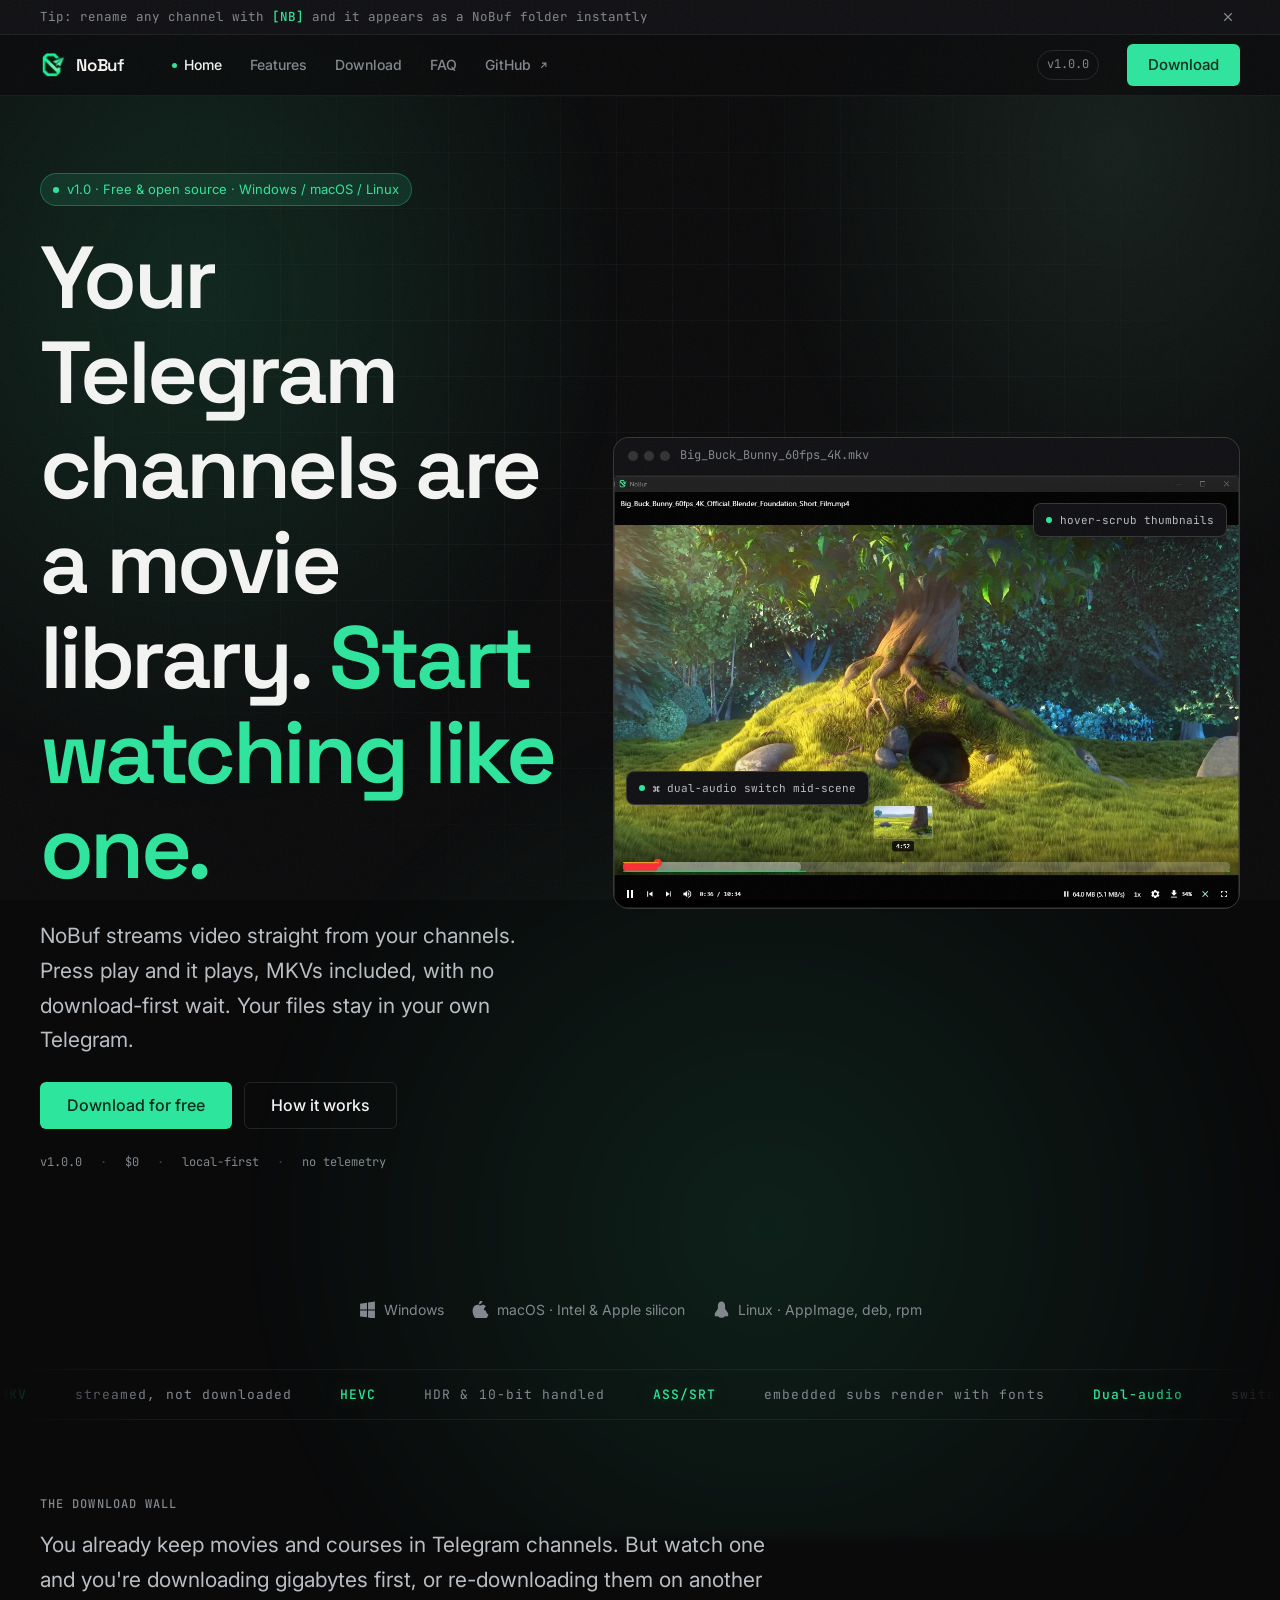
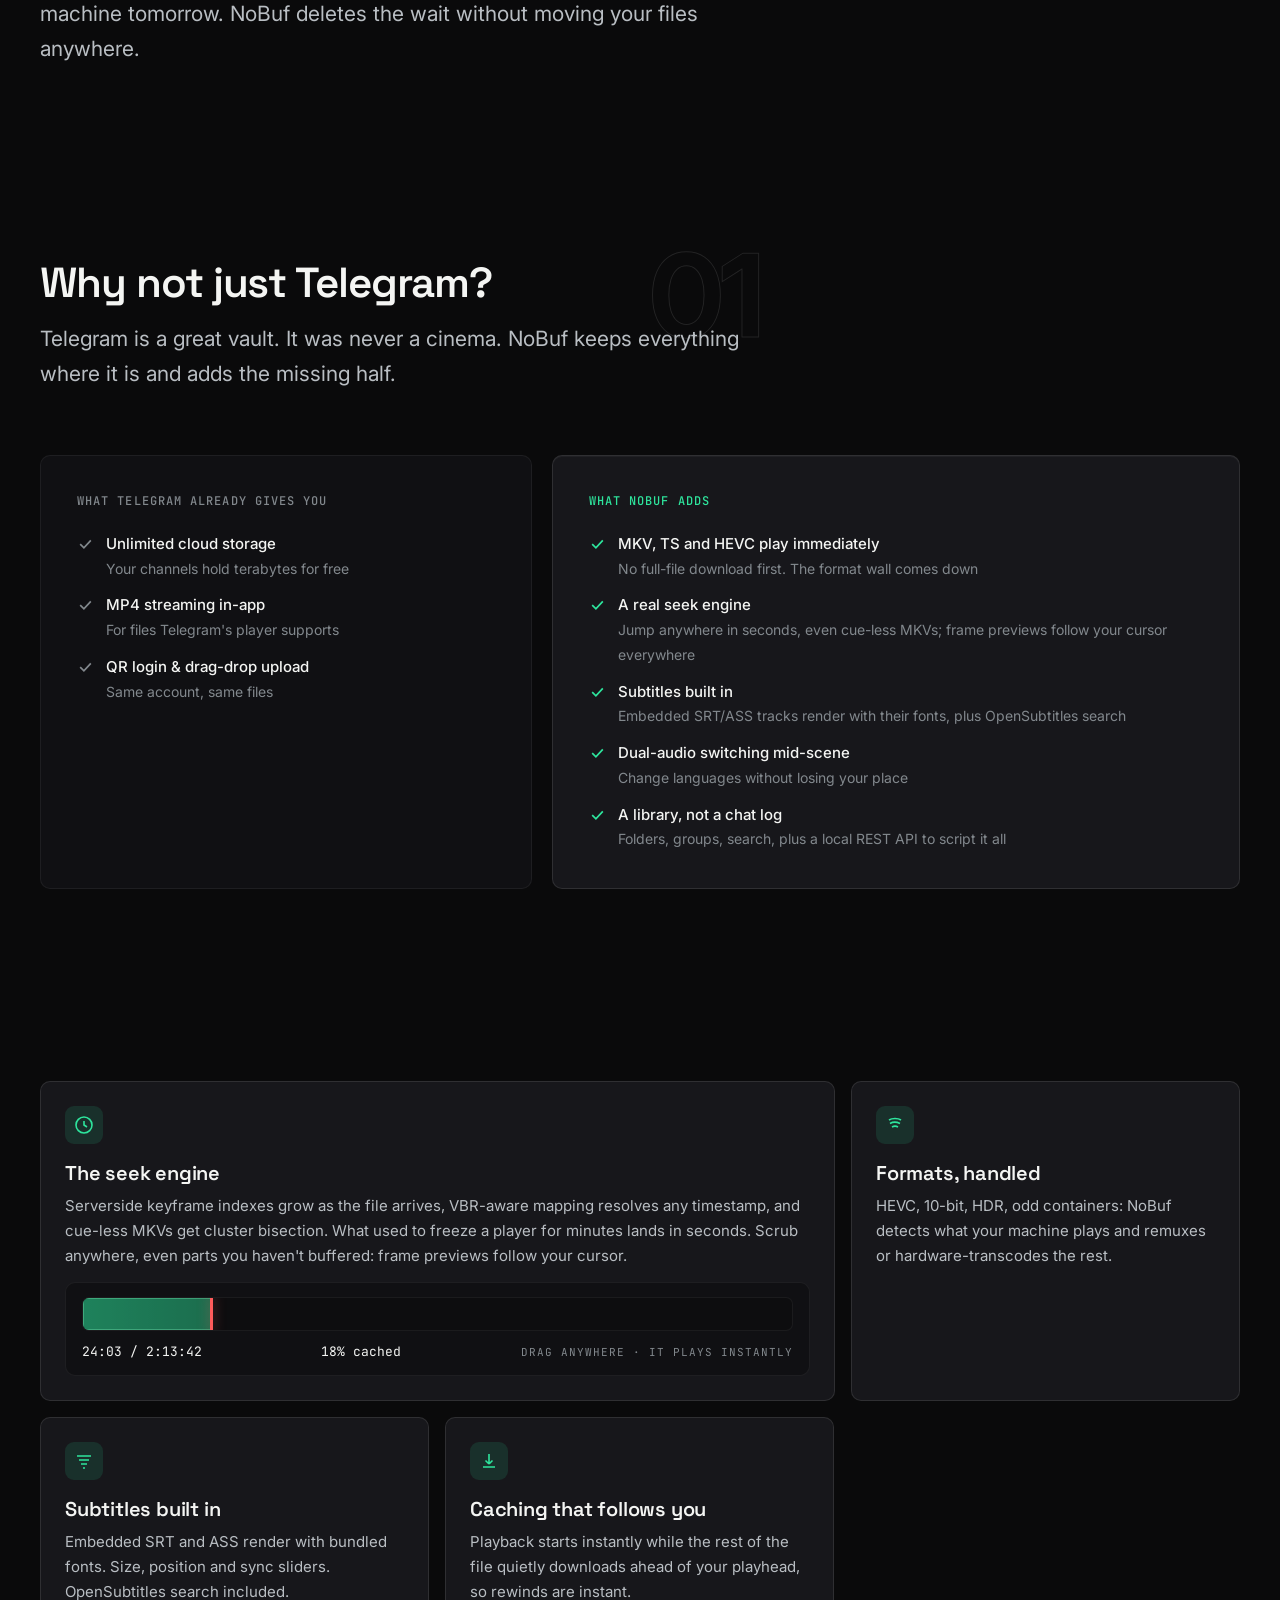
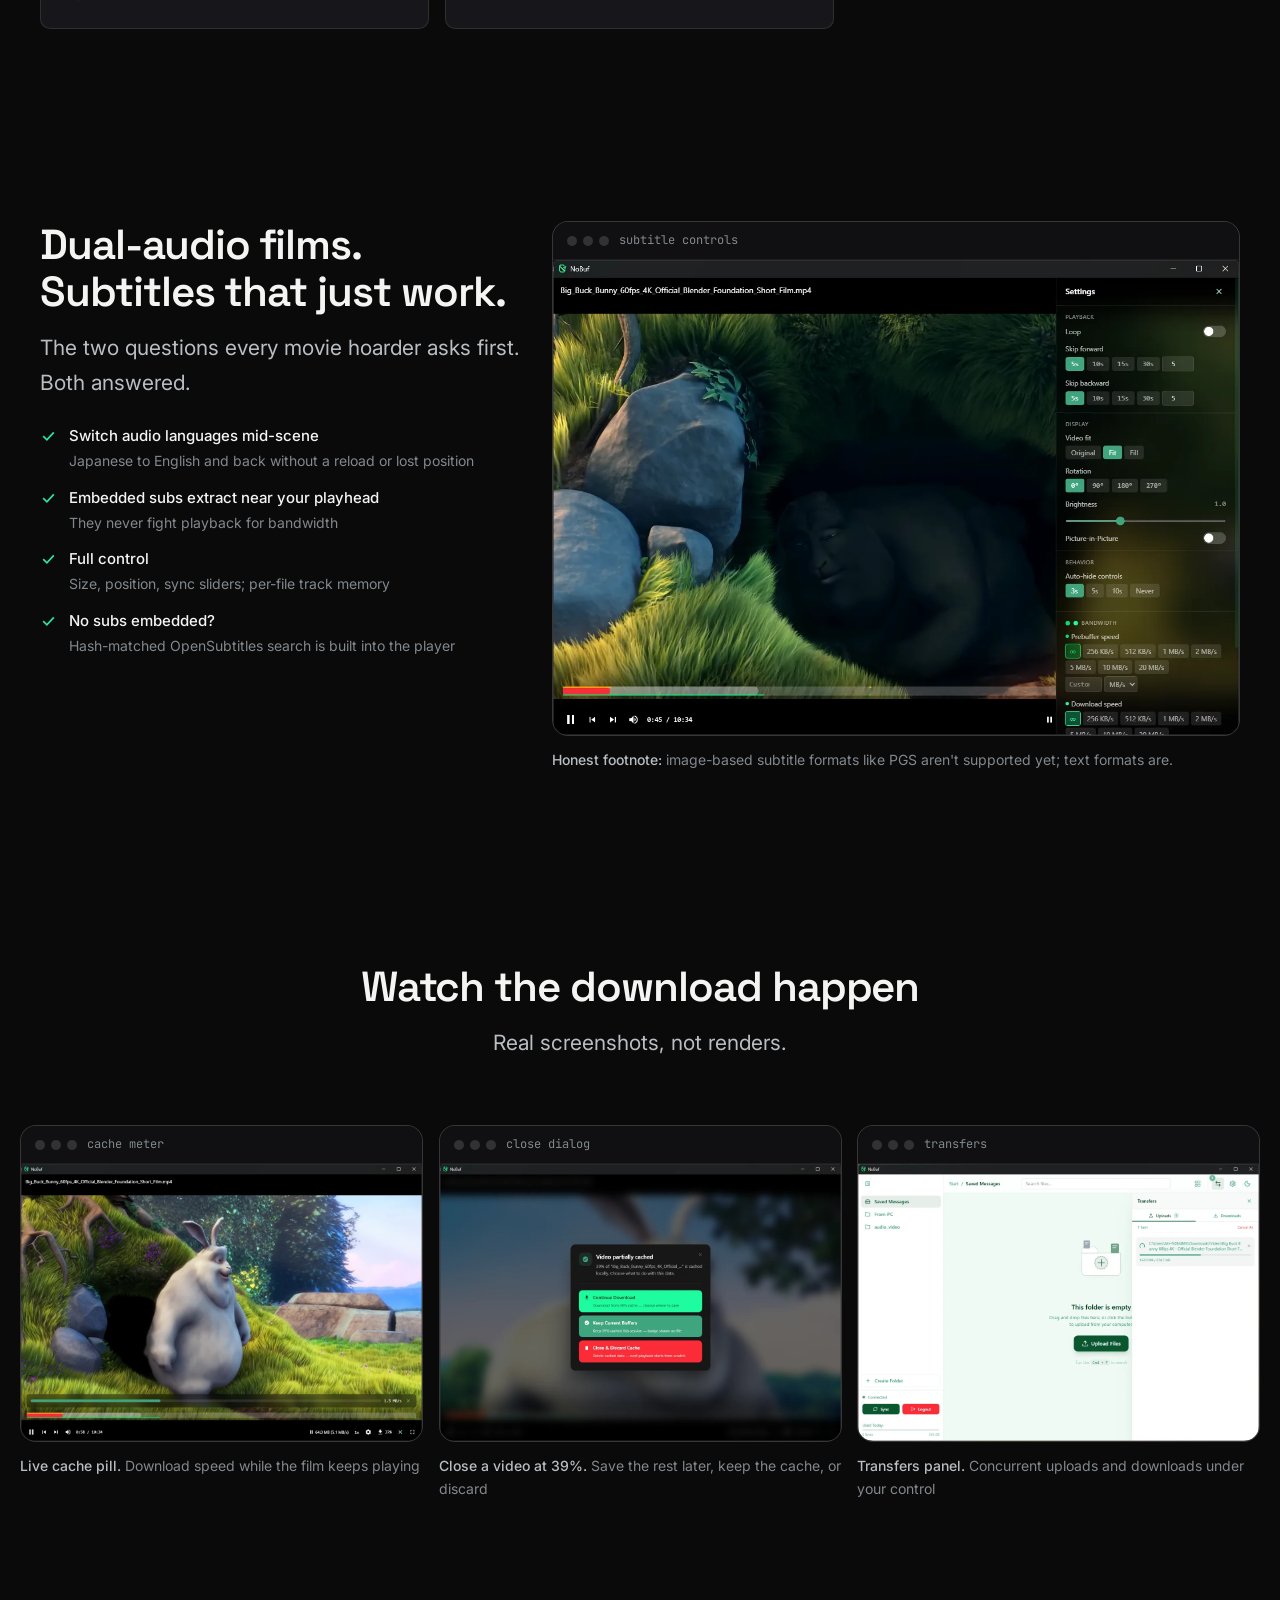
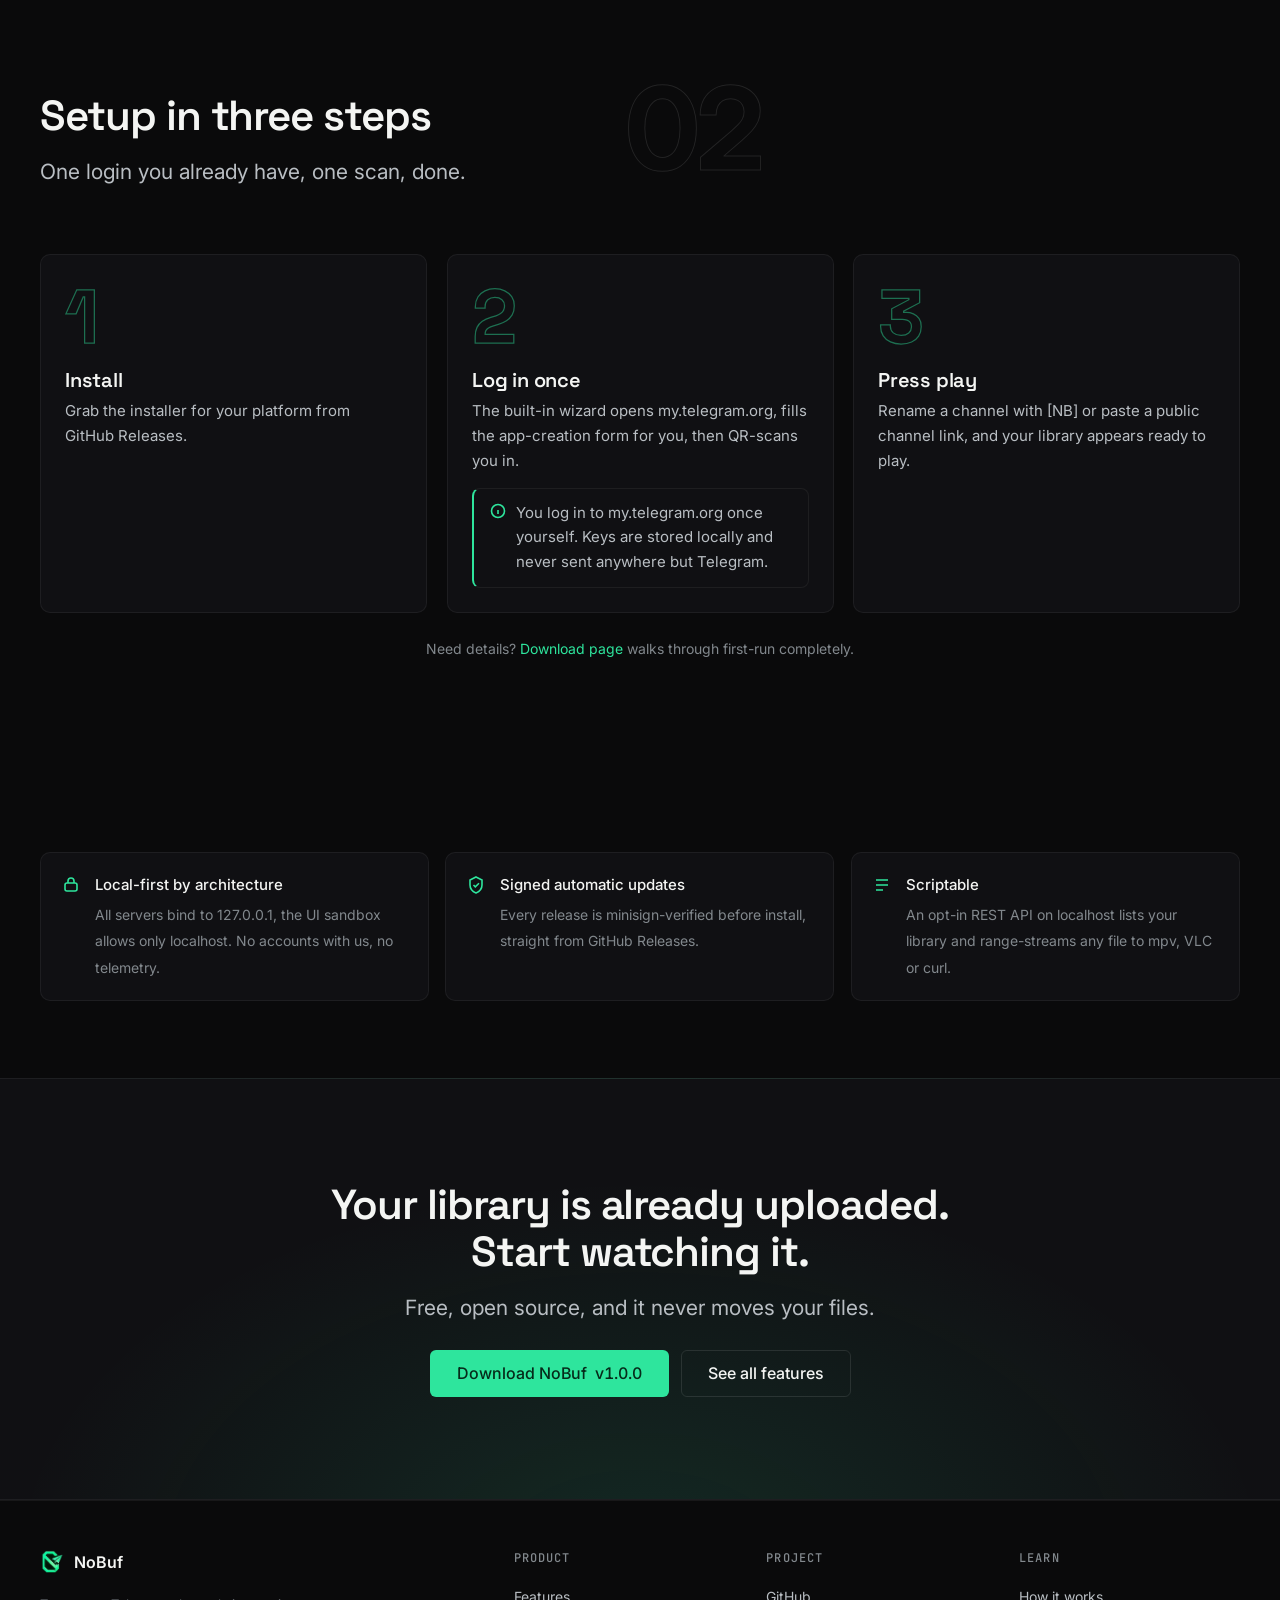
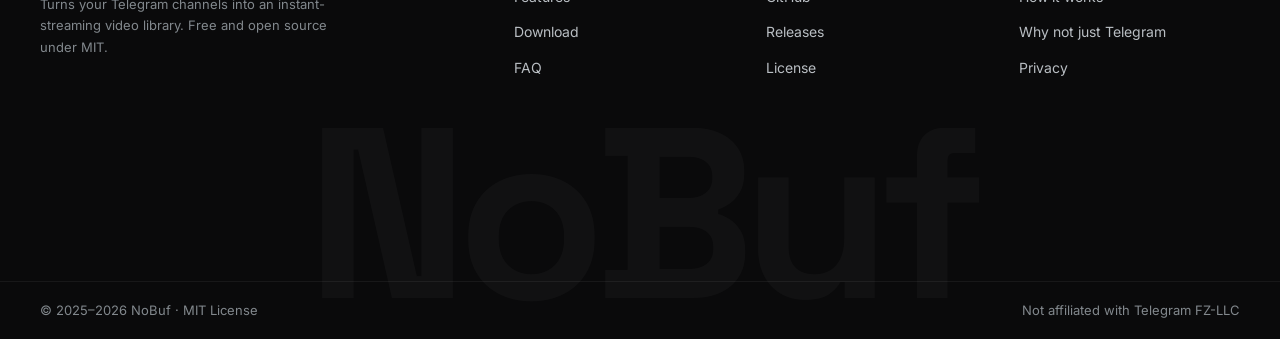
==== commit afbcadbd: "Design pass v2: characterful type, two-col hero, textured BG, motion + hover layer - Space Grotesk d" ====
--- a/index.html
+++ b/index.html
@@ -32,7 +32,7 @@
   </script>
   <link rel="preconnect" href="https://fonts.googleapis.com">
   <link rel="preconnect" href="https://fonts.gstatic.com" crossorigin>
-  <link href="https://fonts.googleapis.com/css2?family=Inter:wght@400;500;600&family=JetBrains+Mono:wght@400;500&display=swap" rel="stylesheet">
+  <link href="https://fonts.googleapis.com/css2?family=Space+Grotesk:wght@500;600;700&family=Inter:wght@400;500;600&family=JetBrains+Mono:wght@400;500&display=swap" rel="stylesheet">
   <link rel="stylesheet" href="styles.css">
 </head>
 <body>
@@ -82,23 +82,24 @@
   <!-- Hero -->
   <section class="hero section-tight" data-hero-ambient>
     <div class="hero-aurora" aria-hidden="true"></div>
-    <div class="container tc">
+    <div class="container hero-grid">
+      <div class="hero-copy">
       <p class="pill pill-accent hero-enter hero-enter-1 mb-24">
         <span class="dot"></span>
         v1.0 · Free &amp; open source · Windows / macOS / Linux
       </p>
-      <h1 class="display hero-enter hero-enter-2" data-kinetic data-accent-from="7" style="max-width: 980px; margin-inline: auto; text-align: left;">
+      <h1 class="display hero-enter hero-enter-2" data-kinetic data-accent-from="7" style="text-align: left;">
         Your Telegram channels are a movie library. Start watching like one.
       </h1>
-      <p class="lead hero-enter hero-enter-3 mt-24" style="max-width: 680px; margin-inline: auto;">
+      <p class="lead hero-enter hero-enter-3 mt-24" style="max-width: 560px;">
         NoBuf streams video straight from your channels. Press play and it plays,
         MKVs included, with no download-first wait. Your files stay in your own Telegram.
       </p>
-      <div class="btn-row hero-enter hero-enter-4 mt-24" style="justify-content: center;">
+      <div class="btn-row hero-enter hero-enter-4 mt-24">
         <a class="btn btn-primary btn-lg" href="download.html">Download for free</a>
         <a class="btn btn-ghost btn-lg" href="#how">How it works</a>
       </div>
-      <p class="microproof hero-enter hero-enter-4 mt-24" style="justify-content: center;">
+      <p class="microproof hero-enter hero-enter-4 mt-24">
         <span data-version-slot>v1.0.0</span>
         <span class="sep">·</span>
         <span>$0</span>
@@ -107,9 +108,9 @@
         <span class="sep">·</span>
         <span>no telemetry</span>
       </p>
-    </div>
-
-    <div class="container-wide mt-24 hero-frame-wrap">
+      </div>
+
+    <div class="hero-side hero-frame-wrap">
       <div class="hero-glow" data-parallax-glow></div>
       <figure class="hero-frame" data-parallax-frame style="position: relative;">
         <div class="shot-frame">
--- a/styles.css
+++ b/styles.css
@@ -37,6 +37,7 @@
   --radius-panel: 16px;
 
   --font-sans: "Inter", system-ui, -apple-system, "Segoe UI", Roboto, sans-serif;
+  --font-display: "Space Grotesk", "Inter", system-ui, sans-serif;
   --font-mono: "JetBrains Mono", ui-monospace, SFMono-Regular, Menlo, Consolas, monospace;
 
   color-scheme: dark;
@@ -82,10 +83,10 @@
 .skip-link:focus-visible { top: 12px; color: var(--accent-ink); }
 
 /* ---------- Typography ---------- */
-h1, h2, h3, h4 { color: var(--text-hi); font-weight: 600; text-wrap: balance; }
+h1, h2, h3, h4 { color: var(--text-hi); font-weight: 600; text-wrap: balance; font-family: var(--font-display); letter-spacing: -0.01em; }
 .display {
   font-size: clamp(44px, 7vw, 88px);
-  line-height: 1.02;
+  line-height: 1.08;
   letter-spacing: -0.04em;
 }
 .h2 { font-size: clamp(28px, 3.6vw, 42px); line-height: 1.12; letter-spacing: -0.025em; }
@@ -170,6 +171,7 @@
 .nav-brand {
   display: flex; align-items: center; gap: 10px;
   color: var(--text-hi); font-weight: 600; font-size: 17px;
+  font-family: var(--font-display);
   letter-spacing: -0.01em;
 }
 .nav-brand img { width: 26px; height: 26px; border-radius: 6px; }
@@ -470,7 +472,7 @@
 }
 .float-chip .dot { width: 6px; height: 6px; border-radius: 50%; background: var(--accent); }
 .js .float-chip { transform: translateY(8px); }
-.js .loaded .float-chip {
+html.js.loaded .float-chip {
   opacity: 1; transform: translateY(0);
   transition: opacity var(--t-med), transform 550ms cubic-bezier(0.34, 1.56, 0.64, 1);
   transition-delay: 900ms;
@@ -709,17 +711,17 @@
   opacity: 0; transform: translateY(18px);
   transition: opacity var(--t-med), transform var(--t-slow);
 }
-.js .loaded .hero-enter { opacity: 1; transform: none; }
-.js .loaded .hero-enter-1 { transition-delay: 100ms; }
-.js .loaded .hero-enter-2 { transition-delay: 250ms; }
-.js .loaded .hero-enter-3 { transition-delay: 400ms; }
-.js .loaded .hero-enter-4 { transition-delay: 480ms; }
+html.js.loaded .hero-enter { opacity: 1; transform: none; }
+html.js.loaded .hero-enter-1 { transition-delay: 100ms; }
+html.js.loaded .hero-enter-2 { transition-delay: 250ms; }
+html.js.loaded .hero-enter-3 { transition-delay: 400ms; }
+html.js.loaded .hero-enter-4 { transition-delay: 480ms; }
 .js .hero-frame-wrap {
   opacity: 0; transform: translateY(28px);
   transition: opacity var(--t-slow), transform var(--t-slow);
   transition-delay: 380ms;
 }
-.js .loaded .hero-frame-wrap { opacity: 1; transform: none; }
+html.js.loaded .hero-frame-wrap { opacity: 1; transform: none; }
 
 /* ---------- Microproof row ---------- */
 .microproof {
@@ -753,21 +755,7 @@
 @view-transition { navigation: auto; }
 
 /* ---------- Reduced motion ---------- */
-@media (prefers-reduced-motion: reduce) {
-  *, *::before, *::after {
-    animation-duration: 0.01ms !important;
-    animation-iteration-count: 1 !important;
-    transition-duration: 0.01ms !important;
-  }
-  html.js .reveal,
-  html.js .hero-enter,
-  html.js .hero-frame-wrap,
-  .js .float-chip {
-    opacity: 1 !important;
-    transform: none !important;
-  }
-  .banner-wrap { transition: none; }
-}
+
 
 
 /* ============================================================
@@ -776,14 +764,20 @@
    ============================================================ */
 
 /* Kinetic hero: words rise out of masks (JS wraps words; no-JS untouched) */
-.js [data-kinetic] .w { display: inline-block; overflow: hidden; vertical-align: bottom; }
+.js [data-kinetic] .w {
+  display: inline-block;
+  overflow: hidden;
+  vertical-align: bottom;
+  padding-bottom: 0.14em;   /* room for descenders (g, y, p) */
+  margin-bottom: -0.14em;
+}
 .js [data-kinetic] .w > span {
   display: inline-block;
-  transform: translateY(112%);
+  transform: translateY(105%);
   transition: transform 800ms cubic-bezier(.22,1,.36,1);
   transition-delay: calc(var(--wi, 0) * 55ms + 200ms);
 }
-.js .loaded [data-kinetic] .w > span { transform: translateY(0); }
+html.js.loaded [data-kinetic] .w > span { transform: translateY(0); }
 
 /* Aurora drift behind hero (transform-only, slow) */
 .hero { position: relative; overflow-x: clip; }
@@ -796,9 +790,7 @@
     radial-gradient(42% 40% at 55% 80%, rgba(46,229,157,.05), transparent 72%);
   filter: blur(6px);
 }
-@media (prefers-reduced-motion: no-preference) and (pointer: fine) {
-  .hero-aurora { animation: aurora 26s ease-in-out infinite alternate; }
-}
+
 @keyframes aurora {
   from { transform: translate3d(-2%, -1%, 0) scale(1); }
   to   { transform: translate3d(2.5%, 2%, 0) scale(1.06); }
@@ -824,9 +816,7 @@
 }
 .marquee span b { color: var(--accent); font-weight: 500; margin-right: 48px; }
 @keyframes marquee { to { transform: translateX(-50%); } }
-@media (prefers-reduced-motion: reduce) {
-  .marquee-track { animation: none; }
-}
+
 
 /* Editorial numerals on section heads */
 .section-head[data-num] { position: relative; }
@@ -845,7 +835,7 @@
 .step { padding-top: 28px; }
 .step-num {
   display: block; width: auto; height: auto; background: none;
-  font-family: var(--font-sans); font-weight: 700;
+  font-family: var(--font-display); font-weight: 700;
   font-size: clamp(52px, 6vw, 76px); line-height: .9; letter-spacing: -0.04em;
   color: transparent; -webkit-text-stroke: 1.25px rgba(46,229,157,.45);
   margin-bottom: 16px;
@@ -900,9 +890,145 @@
 
 /* Ghost wordmark in footer */
 .footer-ghost {
+  font-family: var(--font-display);
   overflow: hidden; text-align: center; user-select: none; pointer-events: none;
   font-weight: 700; letter-spacing: -0.05em; line-height: .78;
   font-size: clamp(110px, 19vw, 300px);
   color: rgba(255,255,255,.03);
   margin-bottom: -0.12em;
 }
+
+/* ---------- Reduced motion: EXPLICIT user opt-out only ----------
+   The OS-level prefers-reduced-motion signal is intentionally NOT honored:
+   Windows' "Animation effects: off" is a performance setting and makes browsers
+   report reduce-motion on machines whose users still expect web animations.
+   Users opt out per-site via the footer motion toggle (localStorage nobuf-motion=off),
+   which sets html.motion-off. */
+html.motion-off *, html.motion-off *::before, html.motion-off *::after {
+  animation-duration: 0.01ms !important;
+  animation-iteration-count: 1 !important;
+  transition-duration: 0.01ms !important;
+}
+html.motion-off .reveal,
+html.motion-off .hero-enter,
+html.motion-off .hero-frame-wrap,
+html.motion-off [data-kinetic] .w > span {
+  opacity: 1 !important;
+  transform: none !important;
+}
+html.motion-off .marquee-track { animation: none; }
+html.motion-off .hero-aurora { animation: none; }
+
+
+
+/* ---------- Background personality: grain, grid, deeper aurora ---------- */
+body::before {
+  content: "";
+  position: fixed; inset: 0;
+  z-index: 9999;               /* above everything, pointer-transparent */
+  pointer-events: none;
+  opacity: .05;
+  background-image: url("data:image/svg+xml,%3Csvg xmlns='http://www.w3.org/2000/svg' width='160' height='160'%3E%3Cfilter id='n'%3E%3CfeTurbulence type='fractalNoise' baseFrequency='0.9' numOctaves='2'/%3E%3C/filter%3E%3Crect width='100%25' height='100%25' filter='url(%23n)'/%3E%3C/svg%3E");
+}
+.hero::after {                   /* faint blueprint grid */
+  content: "";
+  position: absolute; inset: 0;
+  z-index: -1; pointer-events: none;
+  background-image:
+    linear-gradient(rgba(255,255,255,.03) 1px, transparent 1px),
+    linear-gradient(90deg, rgba(255,255,255,.03) 1px, transparent 1px);
+  background-size: 56px 56px;
+  -webkit-mask-image: radial-gradient(70% 60% at 50% 30%, #000 30%, transparent 75%);
+  mask-image: radial-gradient(70% 60% at 50% 30%, #000 30%, transparent 75%);
+}
+.hero-aurora {
+  inset: -25% -12%;
+  background:
+    radial-gradient(40% 44% at 22% 28%, rgba(46,229,157,.13), transparent 68%),
+    radial-gradient(32% 38% at 80% 20%, rgba(125,243,189,.09), transparent 70%),
+    radial-gradient(46% 42% at 58% 82%, rgba(46,229,157,.10), transparent 72%);
+}
+.cta-band {
+  background:
+    radial-gradient(70% 130% at 50% 115%, rgba(46,229,157,.12), transparent 70%),
+    var(--bg-1);
+}
+
+
+/* Frame entrance with rotation settle */
+.js .hero-frame-wrap {
+  transform: translateY(34px) rotateX(4deg);
+  transform-origin: 50% 0;
+}
+html.js.loaded .hero-frame-wrap { transform: none; }
+
+/* Floating chips bob gently */
+@keyframes chipbob {
+  from { transform: translateY(-3px); }
+  to   { transform: translateY(3px); }
+}
+@media (prefers-reduced-motion: no-preference) {
+  html.motion-off .float-chip { animation: none !important; }
+  .float-chip.chip-a { animation: chipbob 3.2s ease-in-out infinite alternate; }
+  .float-chip.chip-b { animation: chipbob 3.8s ease-in-out infinite alternate-reverse; }
+}
+
+/* Gallery parallax on scroll (JS sets --par) */
+.shot-frame img { transition: transform var(--t-med); }
+.gallery-parallax img { transform: scale(calc(1.02 + var(--par, 0) * 0.04)); }
+
+/* Button sheen sweep on hover */
+.btn-primary { position: relative; overflow: hidden; }
+.btn-primary::after {
+  content: "";
+  position: absolute; top: 0; bottom: 0; left: -70%; width: 45%;
+  background: linear-gradient(105deg, transparent, rgba(255,255,255,.35), transparent);
+  transform: skewX(-18deg);
+  transition: left 550ms cubic-bezier(.22,1,.36,1);
+}
+.btn-primary:hover::after { left: 130%; }
+
+/* Card icon lift-tilt on card hover */
+.card .card-icon { transition: transform var(--t-fast), background var(--t-fast); }
+.card:hover .card-icon { transform: translateY(-3px) rotate(-4deg); background: rgba(46,229,157,.2); }
+
+/* Screenshot zoom-on-hover inside frames */
+.shot-frame { overflow: hidden; }
+.shot-frame img { transition: transform 600ms cubic-bezier(.22,1,.36,1); }
+.shot-frame:hover img { transform: scale(1.035); }
+
+/* Step numerals fill on hover */
+.step-num { transition: color 300ms ease, -webkit-text-stroke-color 300ms ease; }
+.step:hover .step-num { color: rgba(46,229,157,.16); }
+
+/* Nav link underline slide */
+.nav-link:not(.active)::after {
+  content: "";
+  position: absolute; left: 12px; right: 12px; bottom: 4px; height: 1px;
+  background: var(--accent);
+  transform: scaleX(0); transform-origin: 0 50%;
+  transition: transform var(--t-fast);
+}
+.nav-link:not(.active):hover::after { transform: scaleX(1); }
+
+/* Marquee edge items glow slightly */
+.marquee span b { text-shadow: 0 0 18px rgba(46,229,157,.35); }
+
+
+/* Two-column hero: copy left, product right — visible at first glance */
+.hero-grid {
+  display: grid;
+  grid-template-columns: minmax(0, 5fr) minmax(0, 6fr);
+  gap: clamp(28px, 4vw, 56px);
+  align-items: center;
+}
+@media (max-width: 980px) {
+  .hero-grid { grid-template-columns: 1fr; }
+  .hero-copy { text-align: center; }
+  .hero-copy .btn-row, .hero-copy .microproof { justify-content: center; }
+}
+.hero-side { position: relative; }
+.hero-side .shot-frame img {
+  -webkit-mask-image: none;
+  mask-image: none;
+}
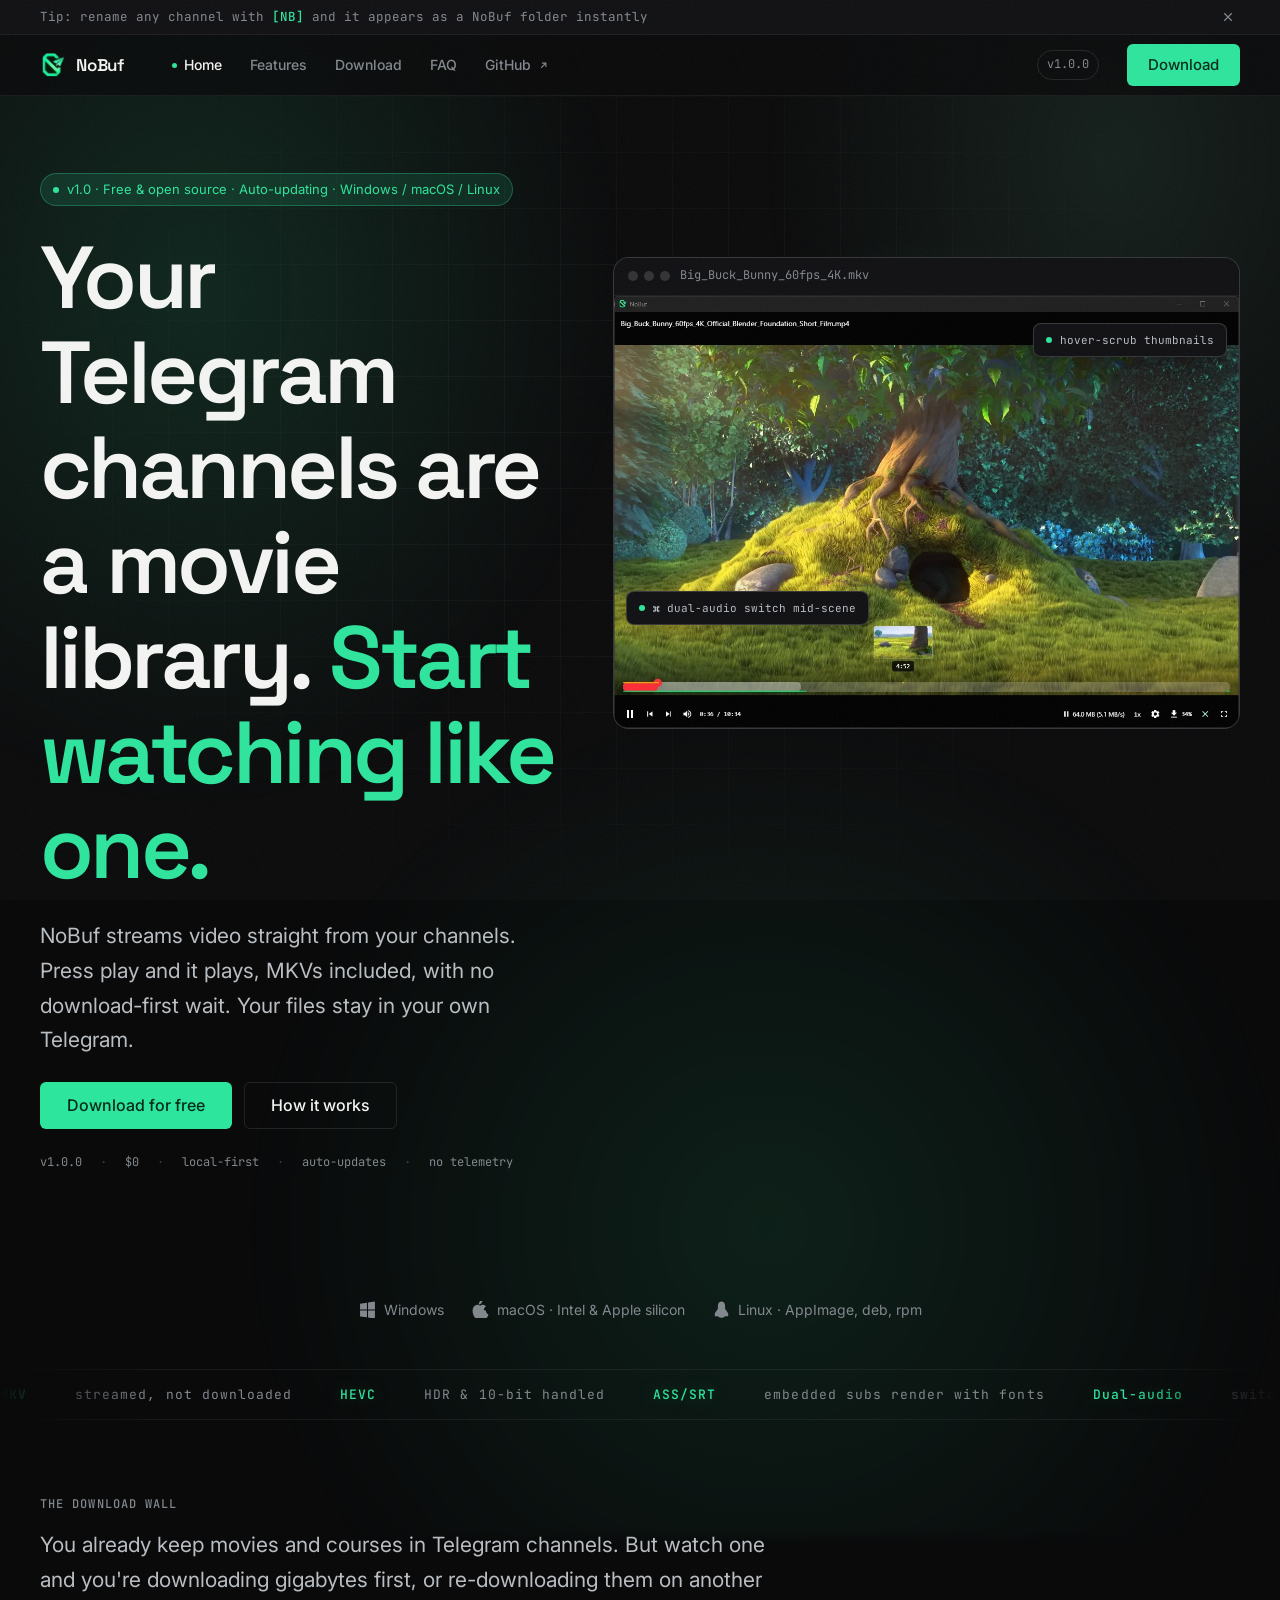
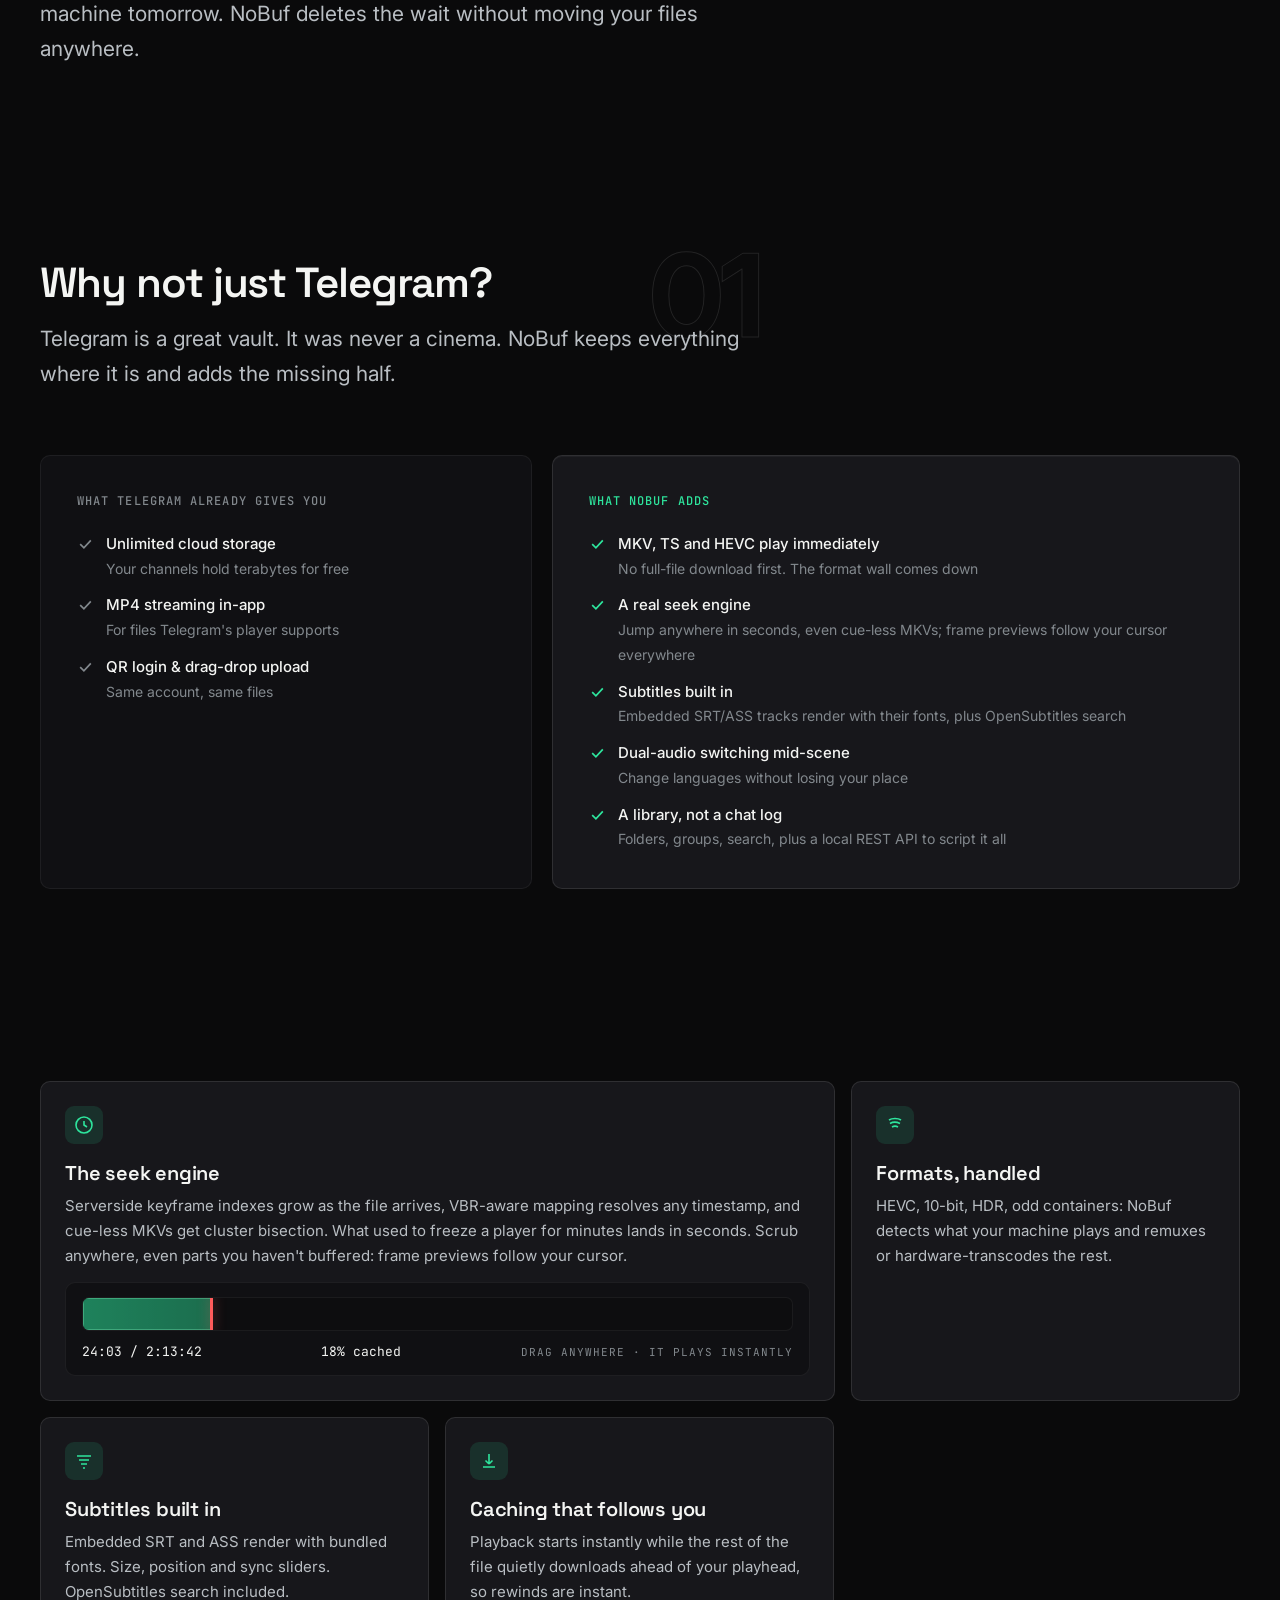
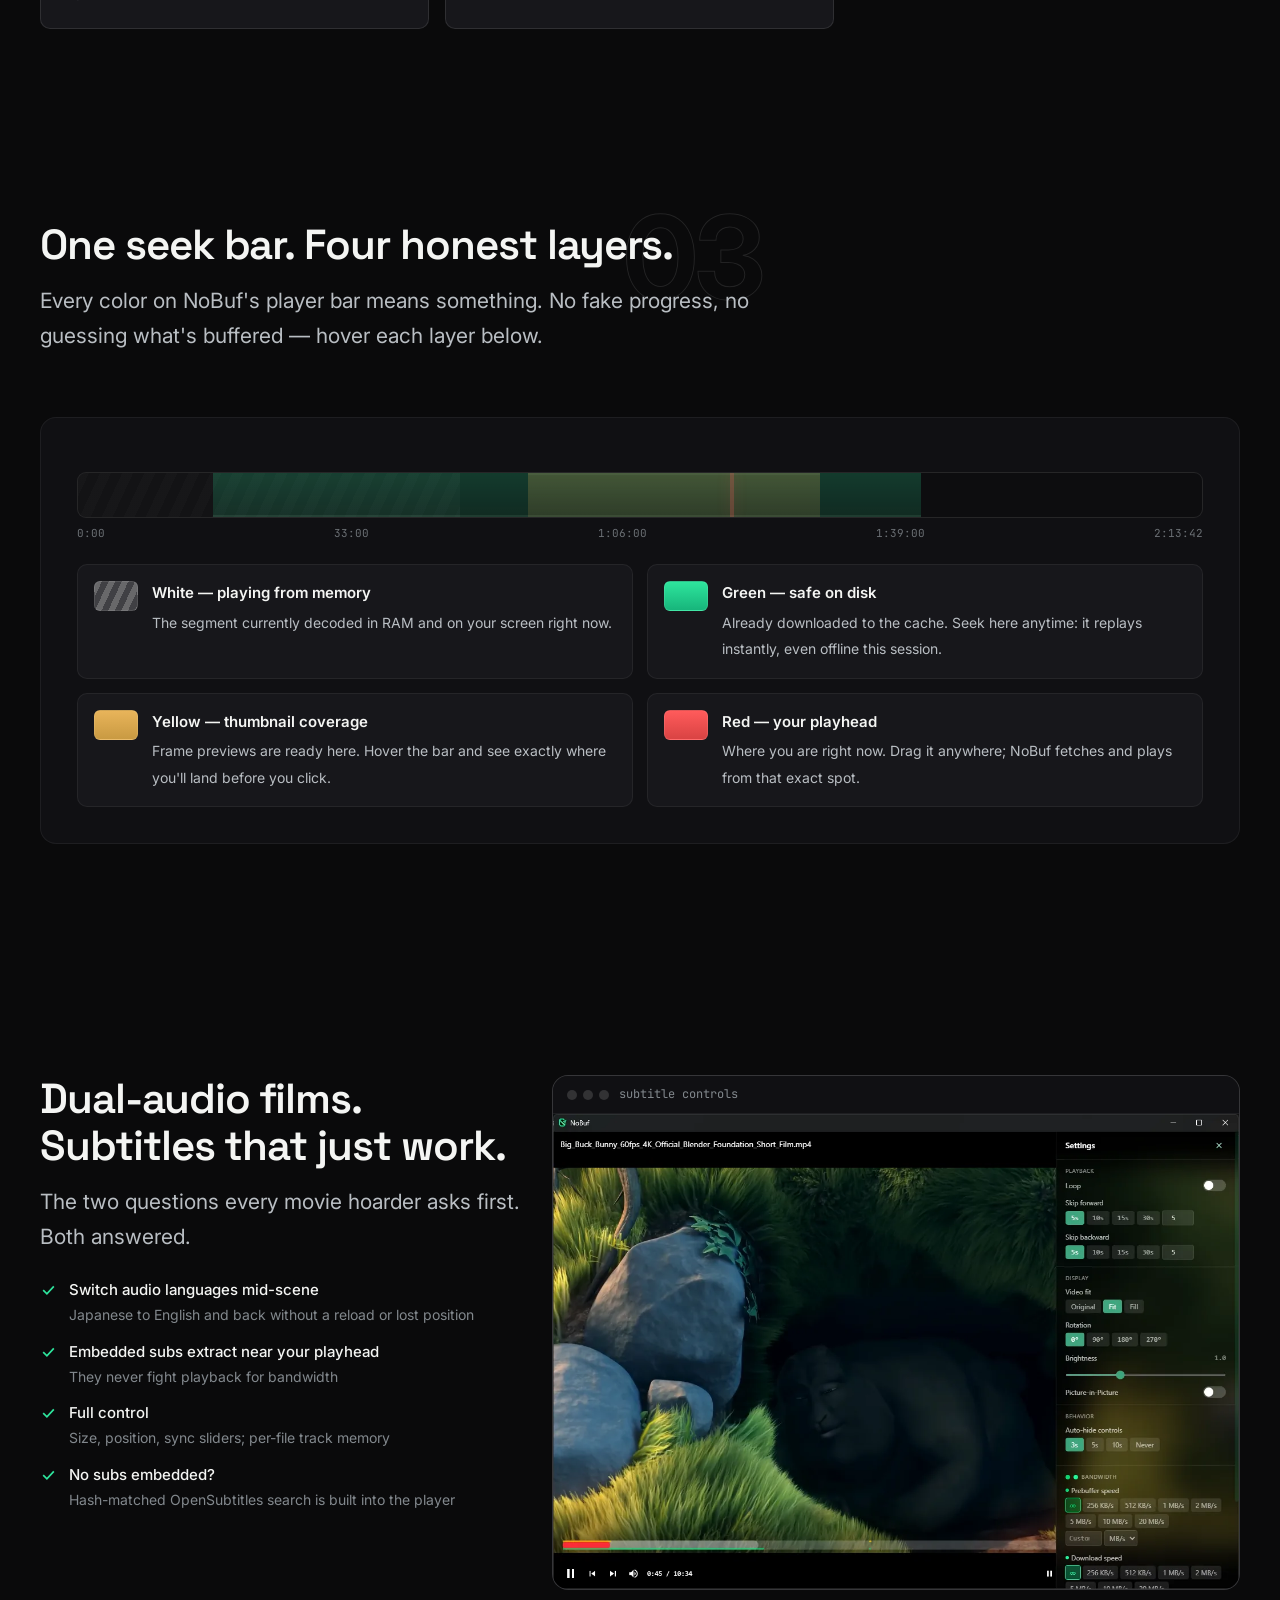
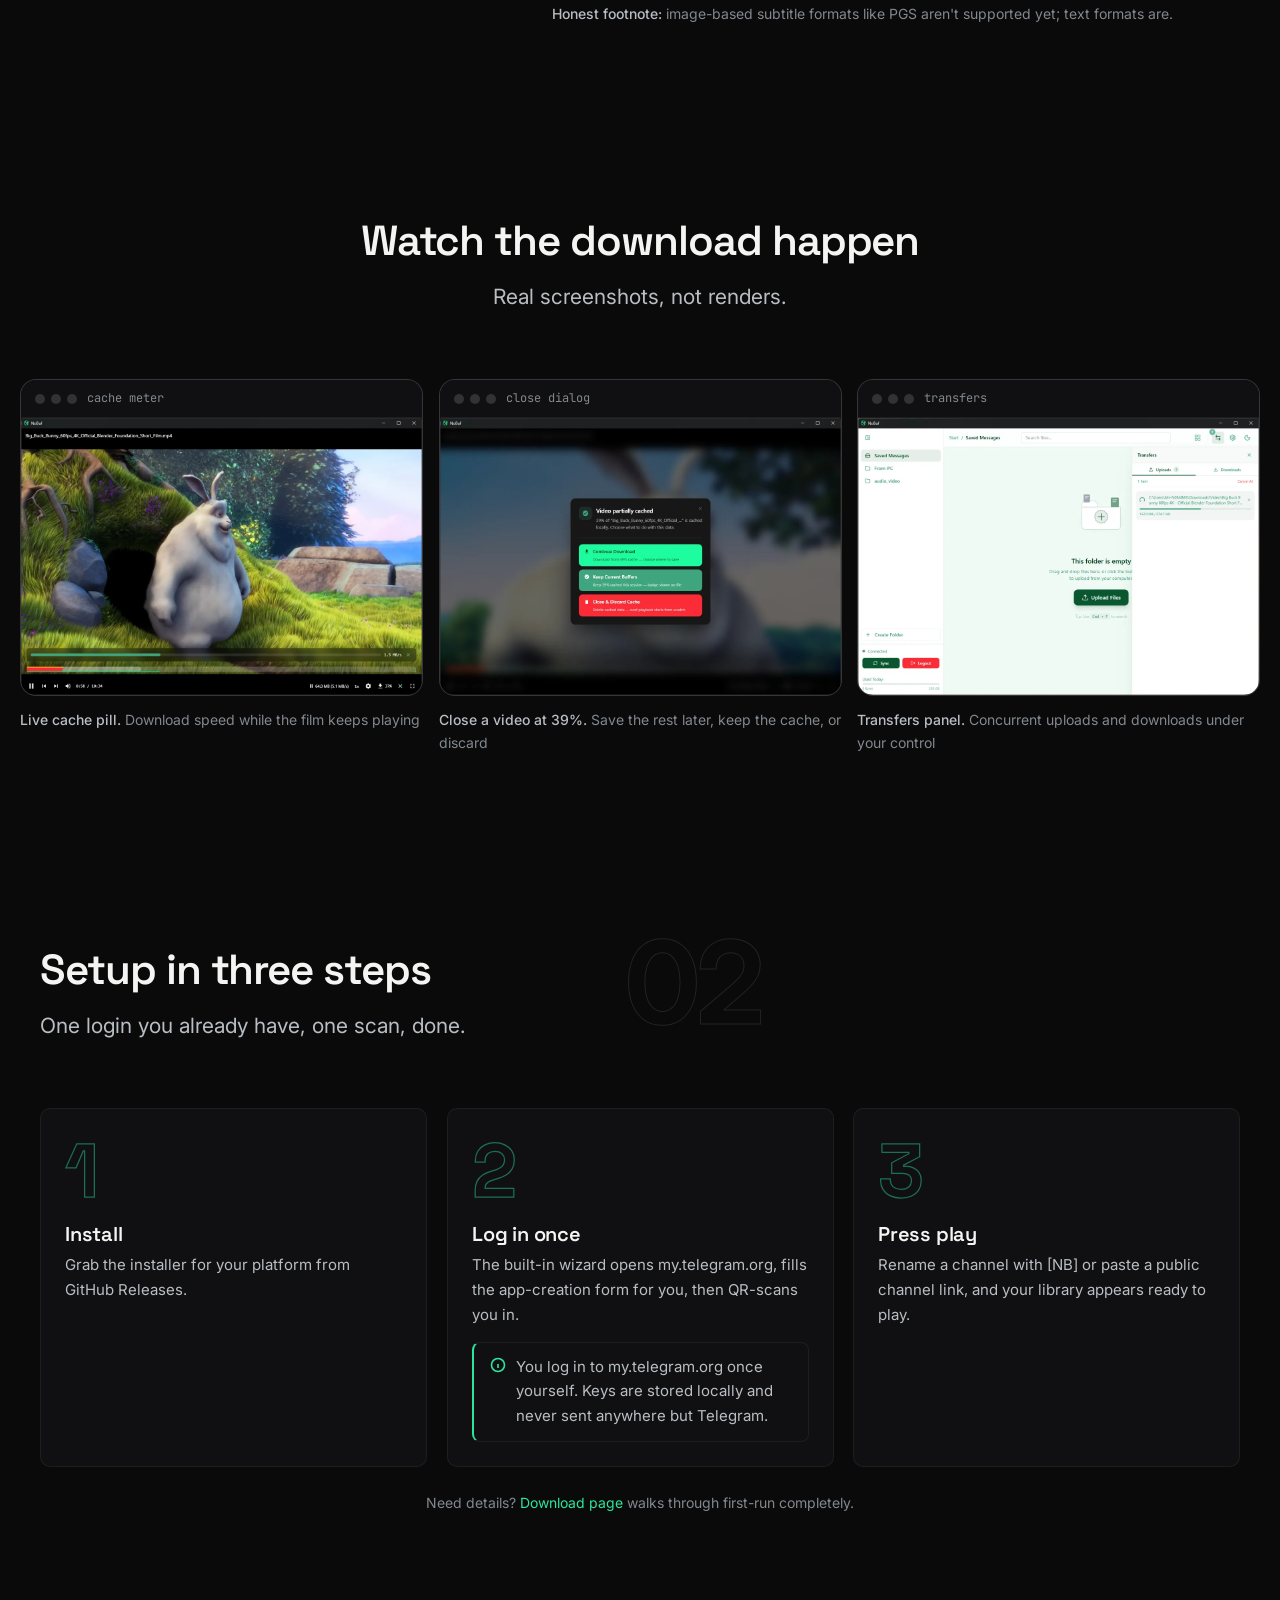
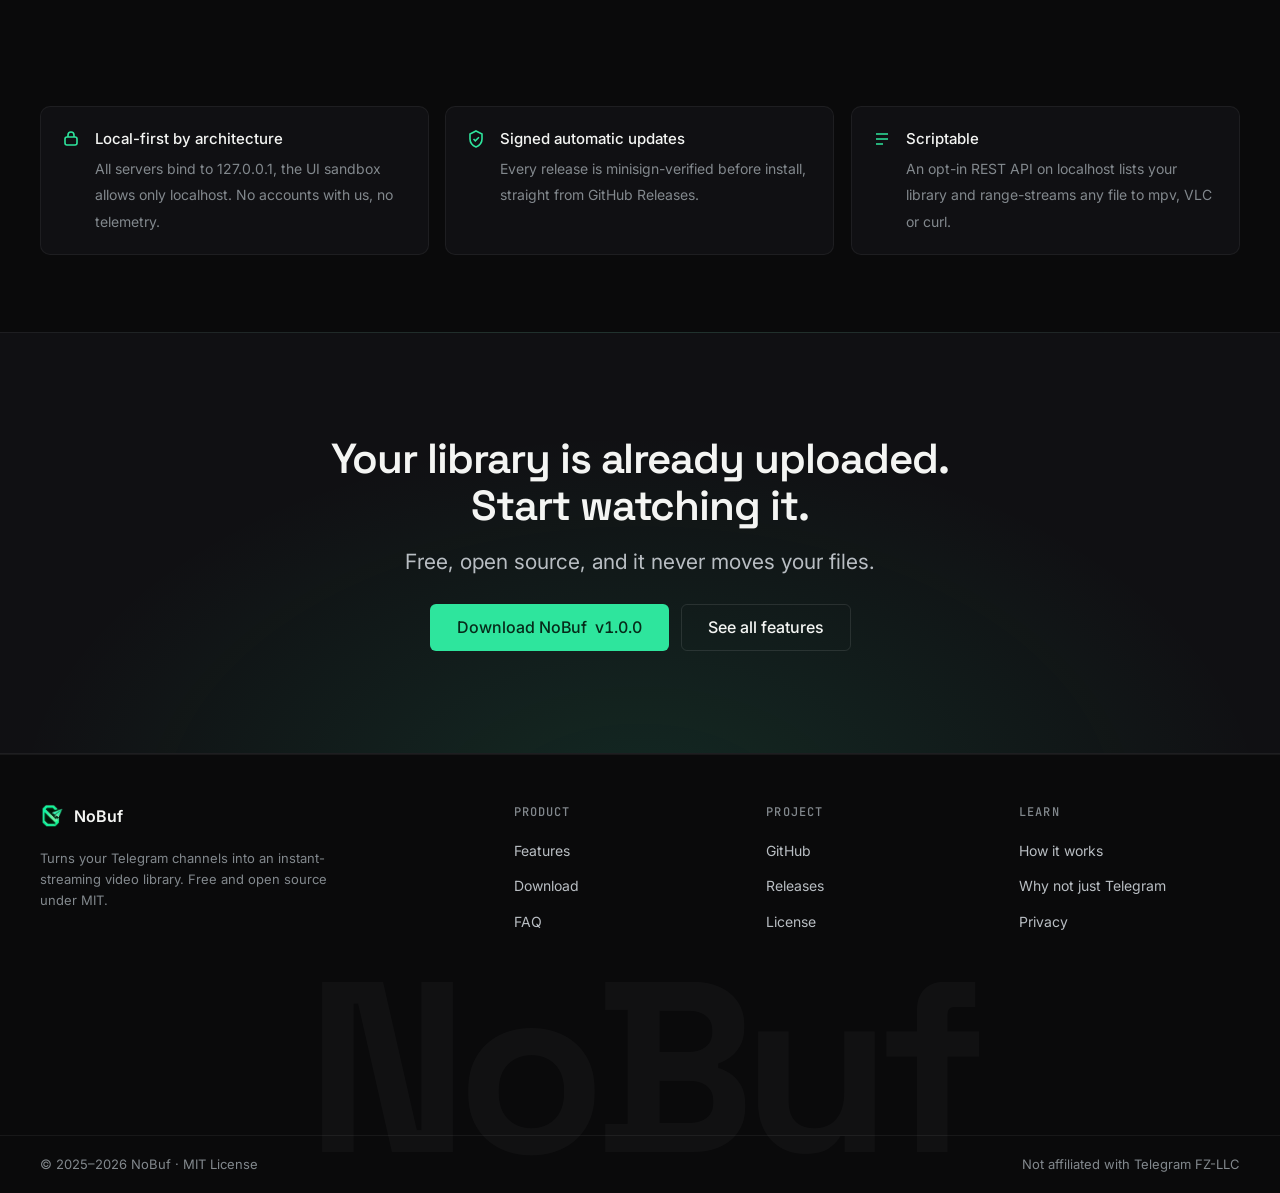
==== commit 9e8af62b: "Hero frame fits first viewport; auto-update surfaced; seek-bar anatomy section - microproof + eyebro" ====
--- a/index.html
+++ b/index.html
@@ -86,7 +86,7 @@
       <div class="hero-copy">
       <p class="pill pill-accent hero-enter hero-enter-1 mb-24">
         <span class="dot"></span>
-        v1.0 · Free &amp; open source · Windows / macOS / Linux
+        v1.0 · Free &amp; open source · Auto-updating · Windows / macOS / Linux
       </p>
       <h1 class="display hero-enter hero-enter-2" data-kinetic data-accent-from="7" style="text-align: left;">
         Your Telegram channels are a movie library. Start watching like one.
@@ -105,6 +105,8 @@
         <span>$0</span>
         <span class="sep">·</span>
         <span>local-first</span>
+        <span class="sep">·</span>
+        <span>auto-updates</span>
         <span class="sep">·</span>
         <span>no telemetry</span>
       </p>
@@ -273,6 +275,43 @@
           <h3 class="h4">Caching that follows you</h3>
           <p>Playback starts instantly while the rest of the file quietly downloads ahead of your playhead, so rewinds are instant.</p>
         </article>
+      </div>
+    </div>
+  </section>
+
+  <!-- Seek bar anatomy -->
+  <section class="section" id="anatomy">
+    <div class="container">
+      <div class="section-head reveal" data-num="03">
+        <h2 class="h2">One seek bar. Four honest layers.</h2>
+        <p class="lead">Every color on NoBuf's player bar means something. No fake progress, no guessing what's buffered — hover each layer below.</p>
+      </div>
+      <div class="anatomy reveal" data-focus="">
+        <div class="anatomy-bar" aria-hidden="true">
+          <div class="ab-layer ab-white"></div>
+          <div class="ab-layer ab-green"></div>
+          <div class="ab-layer ab-yellow"></div>
+          <div class="ab-layer ab-red"></div>
+        </div>
+        <div class="anatomy-scale"><span>0:00</span><span>33:00</span><span>1:06:00</span><span>1:39:00</span><span>2:13:42</span></div>
+        <div class="legend">
+          <div class="legend-item" data-layer="white">
+            <span class="legend-swatch sw-white"></span>
+            <div><b>White — playing from memory</b><span>The segment currently decoded in RAM and on your screen right now.</span></div>
+          </div>
+          <div class="legend-item" data-layer="green">
+            <span class="legend-swatch sw-green"></span>
+            <div><b>Green — safe on disk</b><span>Already downloaded to the cache. Seek here anytime: it replays instantly, even offline this session.</span></div>
+          </div>
+          <div class="legend-item" data-layer="yellow">
+            <span class="legend-swatch sw-yellow"></span>
+            <div><b>Yellow — thumbnail coverage</b><span>Frame previews are ready here. Hover the bar and see exactly where you'll land before you click.</span></div>
+          </div>
+          <div class="legend-item" data-layer="red">
+            <span class="legend-swatch sw-red"></span>
+            <div><b>Red — your playhead</b><span>Where you are right now. Drag it anywhere; NoBuf fetches and plays from that exact spot.</span></div>
+          </div>
+        </div>
       </div>
     </div>
   </section>
--- a/styles.css
+++ b/styles.css
@@ -1020,8 +1020,9 @@
   display: grid;
   grid-template-columns: minmax(0, 5fr) minmax(0, 6fr);
   gap: clamp(28px, 4vw, 56px);
-  align-items: center;
-}
+  align-items: start;          /* frame hugs the top of the row */
+}
+.hero-side { position: sticky; top: 84px; }  /* stays fully visible while copy scrolls */
 @media (max-width: 980px) {
   .hero-grid { grid-template-columns: 1fr; }
   .hero-copy { text-align: center; }
@@ -1032,3 +1033,98 @@
   -webkit-mask-image: none;
   mask-image: none;
 }
+
+
+/* Hero frame fits the first viewport — no half-cut screenshot */
+.hero-side .shot-frame {
+  max-height: clamp(300px, calc(100svh - 220px), 520px);
+  display: flex;
+  flex-direction: column;
+}
+.hero-side .shot-frame img {
+  object-fit: cover;
+  object-position: top;
+  width: 100%;
+  flex: 1;
+  min-height: 0;
+}
+
+
+/* ---------- Seek-bar anatomy explainer ---------- */
+.anatomy {
+  background: var(--bg-1);
+  border: 1px solid var(--line-subtle);
+  border-radius: var(--radius-panel);
+  padding: clamp(20px, 3vw, 36px);
+}
+.anatomy-bar {
+  position: relative;
+  height: 46px;
+  border-radius: 9px;
+  overflow: hidden;
+  background: #0d0d0f;
+  border: 1px solid var(--line);
+  margin-block: 18px 6px;
+}
+.ab-layer { position: absolute; inset: 0; }
+.ab-white {
+  width: 34%;
+  background: repeating-linear-gradient(115deg,
+    rgba(255,255,255,.16) 0 10px, rgba(255,255,255,.10) 10px 20px);
+}
+.ab-green {
+  left: 12%; width: 63%;
+  background: linear-gradient(180deg, rgba(46,229,157,.85), rgba(46,229,157,.55));
+  box-shadow: 0 -2px 0 rgba(125,243,189,.6) inset;
+}
+.ab-yellow {
+  left: 40%; width: 26%;
+  background: linear-gradient(180deg, rgba(232,180,90,.9), rgba(232,180,90,.55));
+  box-shadow: 0 2px 0 rgba(255,220,150,.55) inset;
+}
+.ab-red {
+  left: 58%; width: 3px; top: -4px; bottom: -4px; width: 4px;
+  background: #ff5b5b;
+  box-shadow: 0 0 14px rgba(255,91,91,.65);
+}
+.anatomy-scale {
+  display: flex; justify-content: space-between;
+  font-family: var(--font-mono); font-size: 11px; color: var(--text-faint-deco, var(--text-mute));
+  opacity: .8;
+}
+.legend {
+  display: grid; grid-template-columns: repeat(2, 1fr); gap: 14px;
+  margin-top: 22px;
+}
+@media (max-width: 760px) { .legend { grid-template-columns: 1fr; } }
+.legend-item {
+  display: flex; gap: 14px; align-items: flex-start;
+  padding: 16px;
+  background: var(--bg-2);
+  border: 1px solid var(--line-subtle);
+  border-radius: var(--radius-card);
+  transition: border-color var(--t-fast), transform var(--t-fast), background var(--t-fast);
+  cursor: default;
+}
+.legend-item:hover { border-color: var(--line-strong); transform: translateY(-2px); background: var(--bg-3); }
+.legend-swatch {
+  flex: none; width: 44px; height: 30px; border-radius: 6px;
+  border: 1px solid var(--line);
+}
+.sw-white { background: repeating-linear-gradient(115deg, rgba(255,255,255,.35) 0 6px, rgba(255,255,255,.18) 6px 12px); }
+.sw-green { background: linear-gradient(180deg, #2ee59d, #17b57b); }
+.sw-yellow { background: linear-gradient(180deg, #e8b45a, #c99a42); }
+.sw-red { background: linear-gradient(180deg, #ff5b5b, #d94343); }
+.legend-item b { display: block; color: var(--text-hi); font-weight: 600; margin-bottom: 3px; font-size: 15px; }
+.legend-item span { font-size: 14px; color: var(--text-body); line-height: 1.5; }
+.legend-item code {
+  font-family: var(--font-mono); font-size: 11.5px;
+  color: var(--accent);
+}
+
+/* highlight sync: hovering a legend item dims other bar layers */
+.anatomy[data-focus] .ab-layer { opacity: .25; transition: opacity var(--t-fast); }
+.anatomy[data-focus="white"] .ab-white,
+.anatomy[data-focus="green"] .ab-green,
+.anatomy[data-focus="yellow"] .ab-yellow,
+.anatomy[data-focus="red"] .ab-red { opacity: 1; }
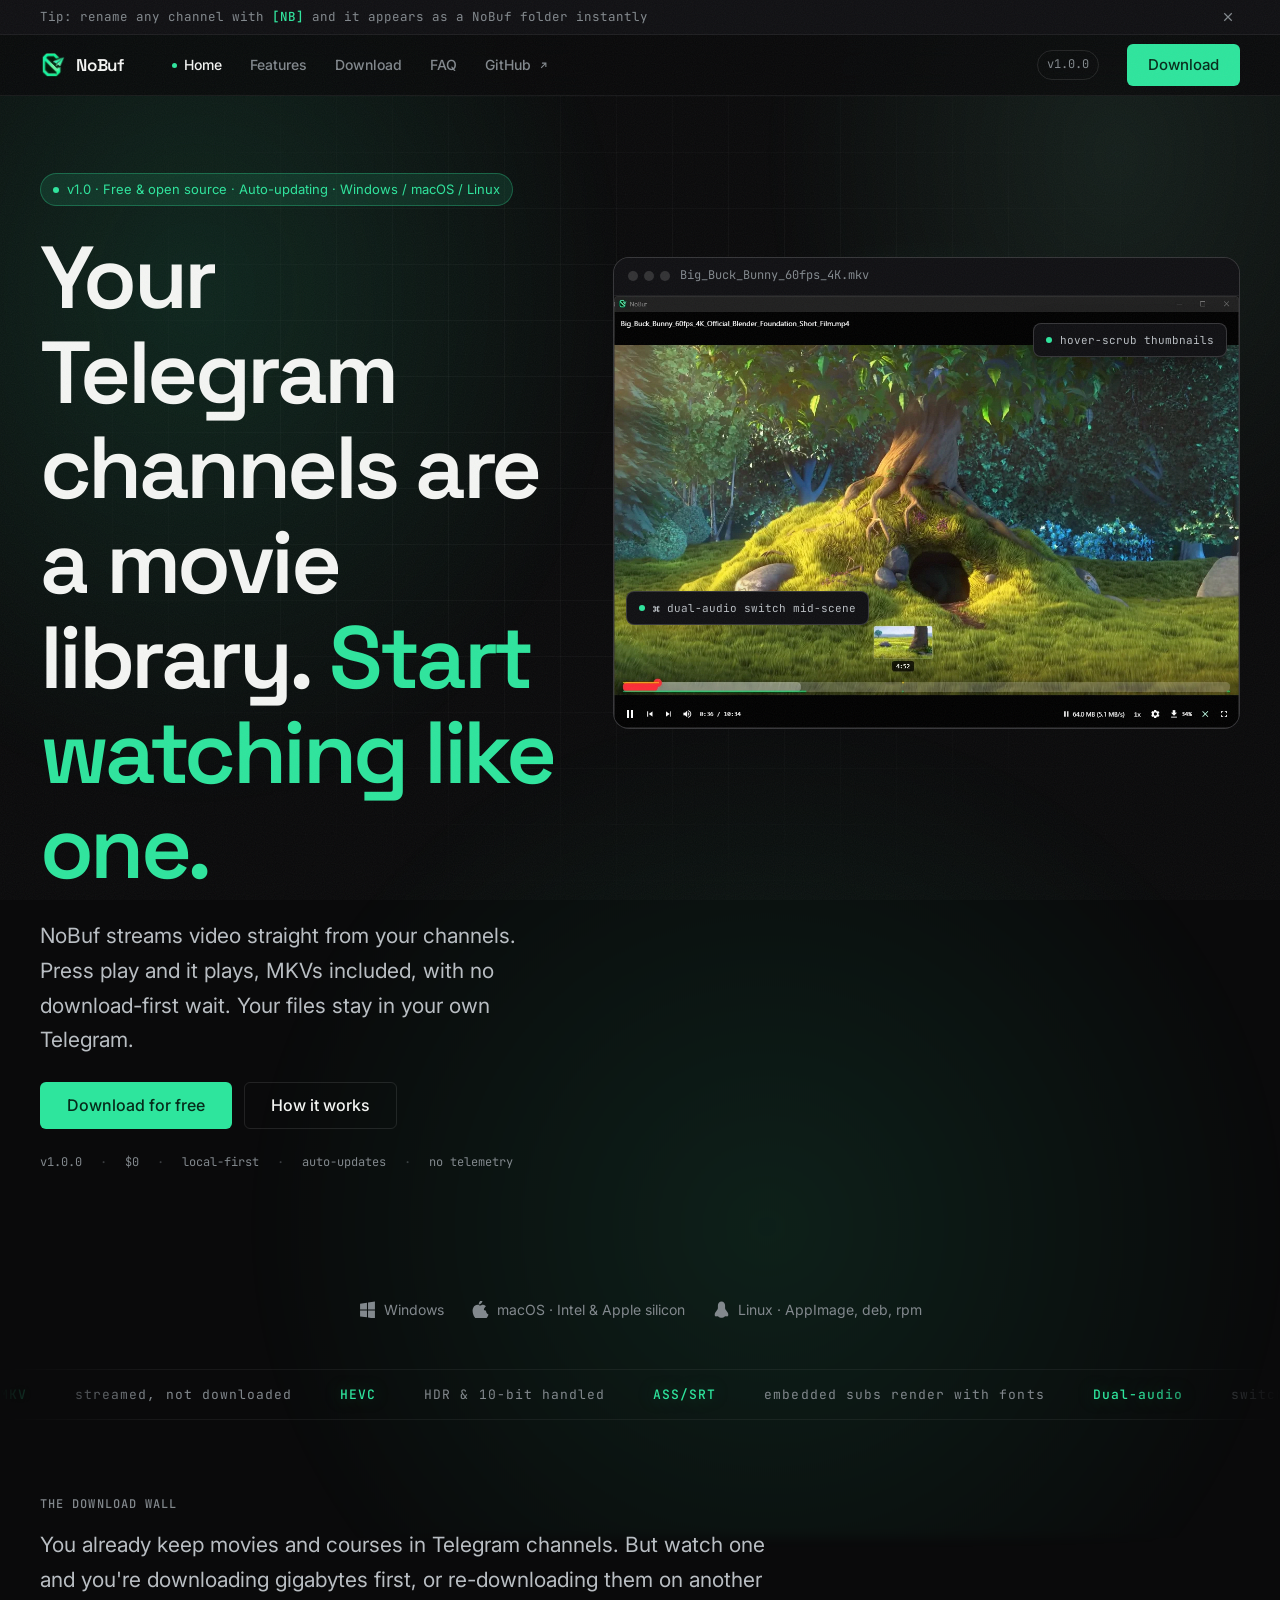
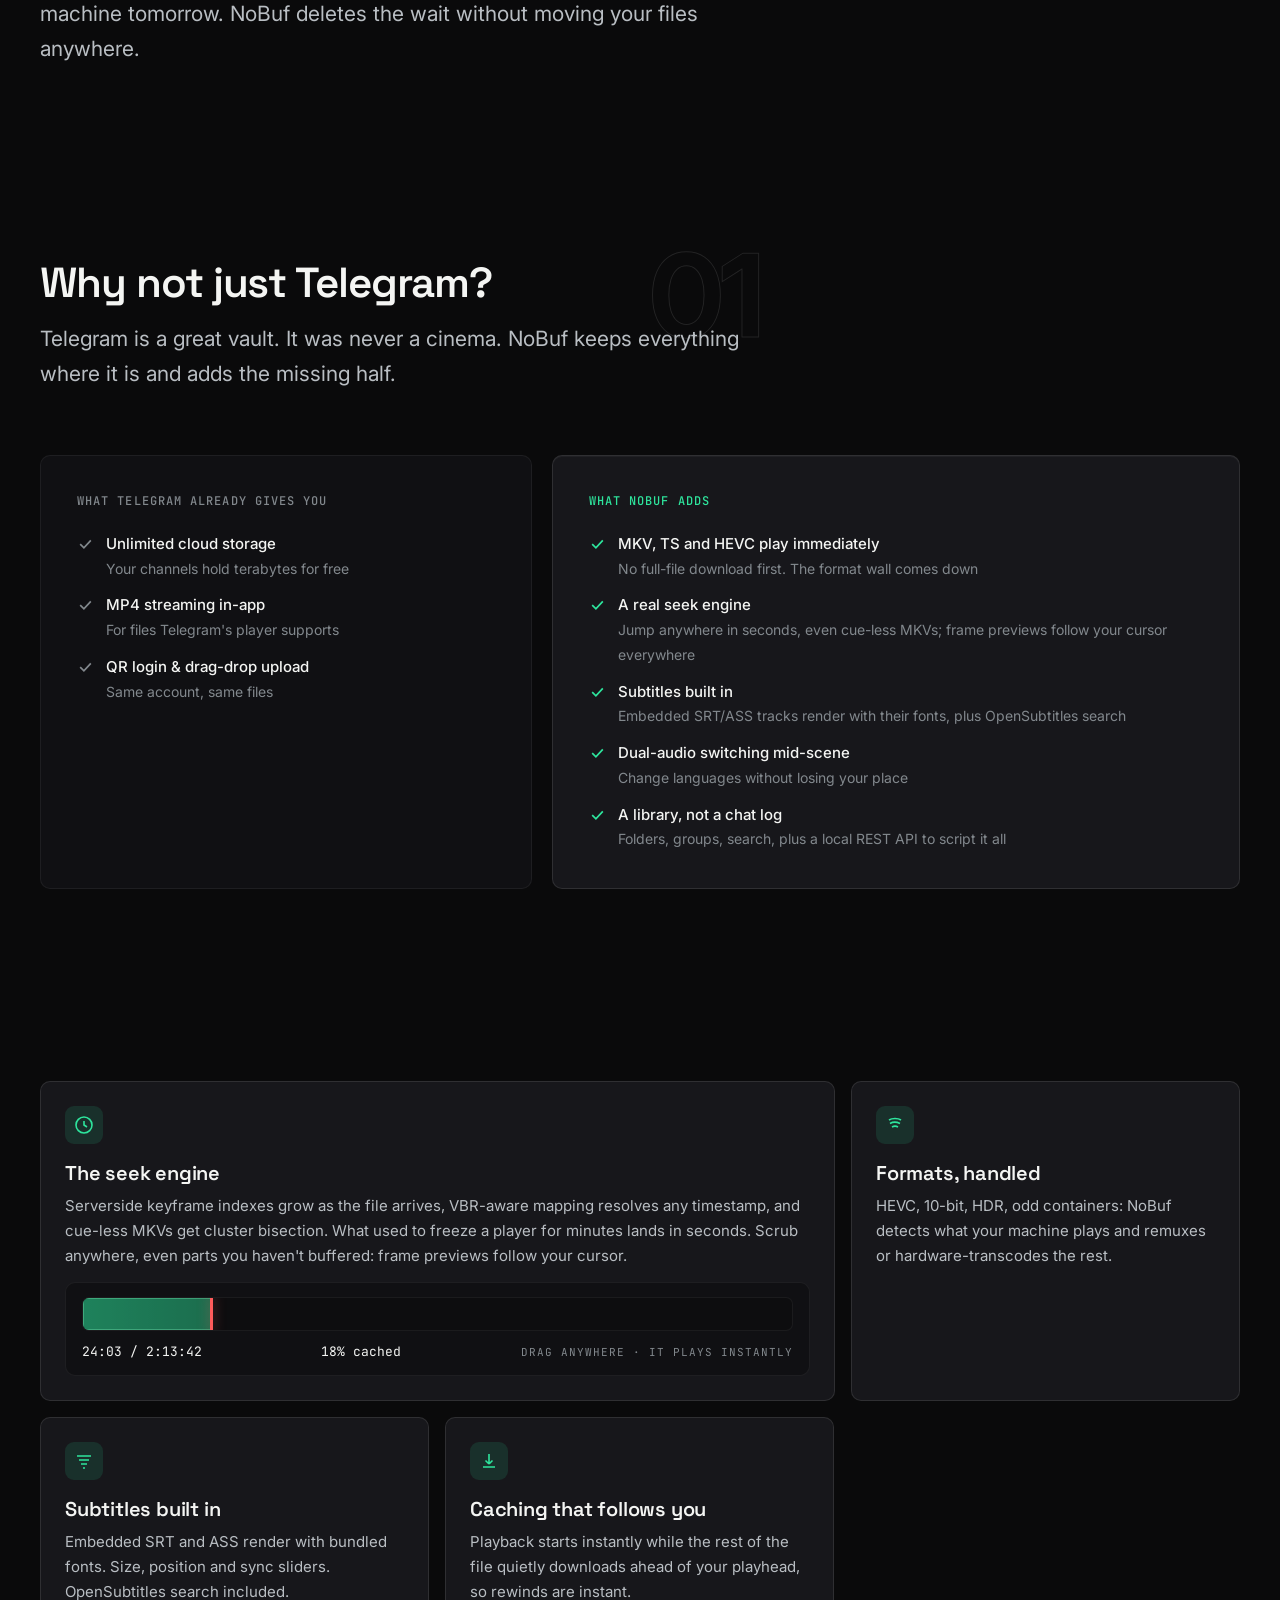
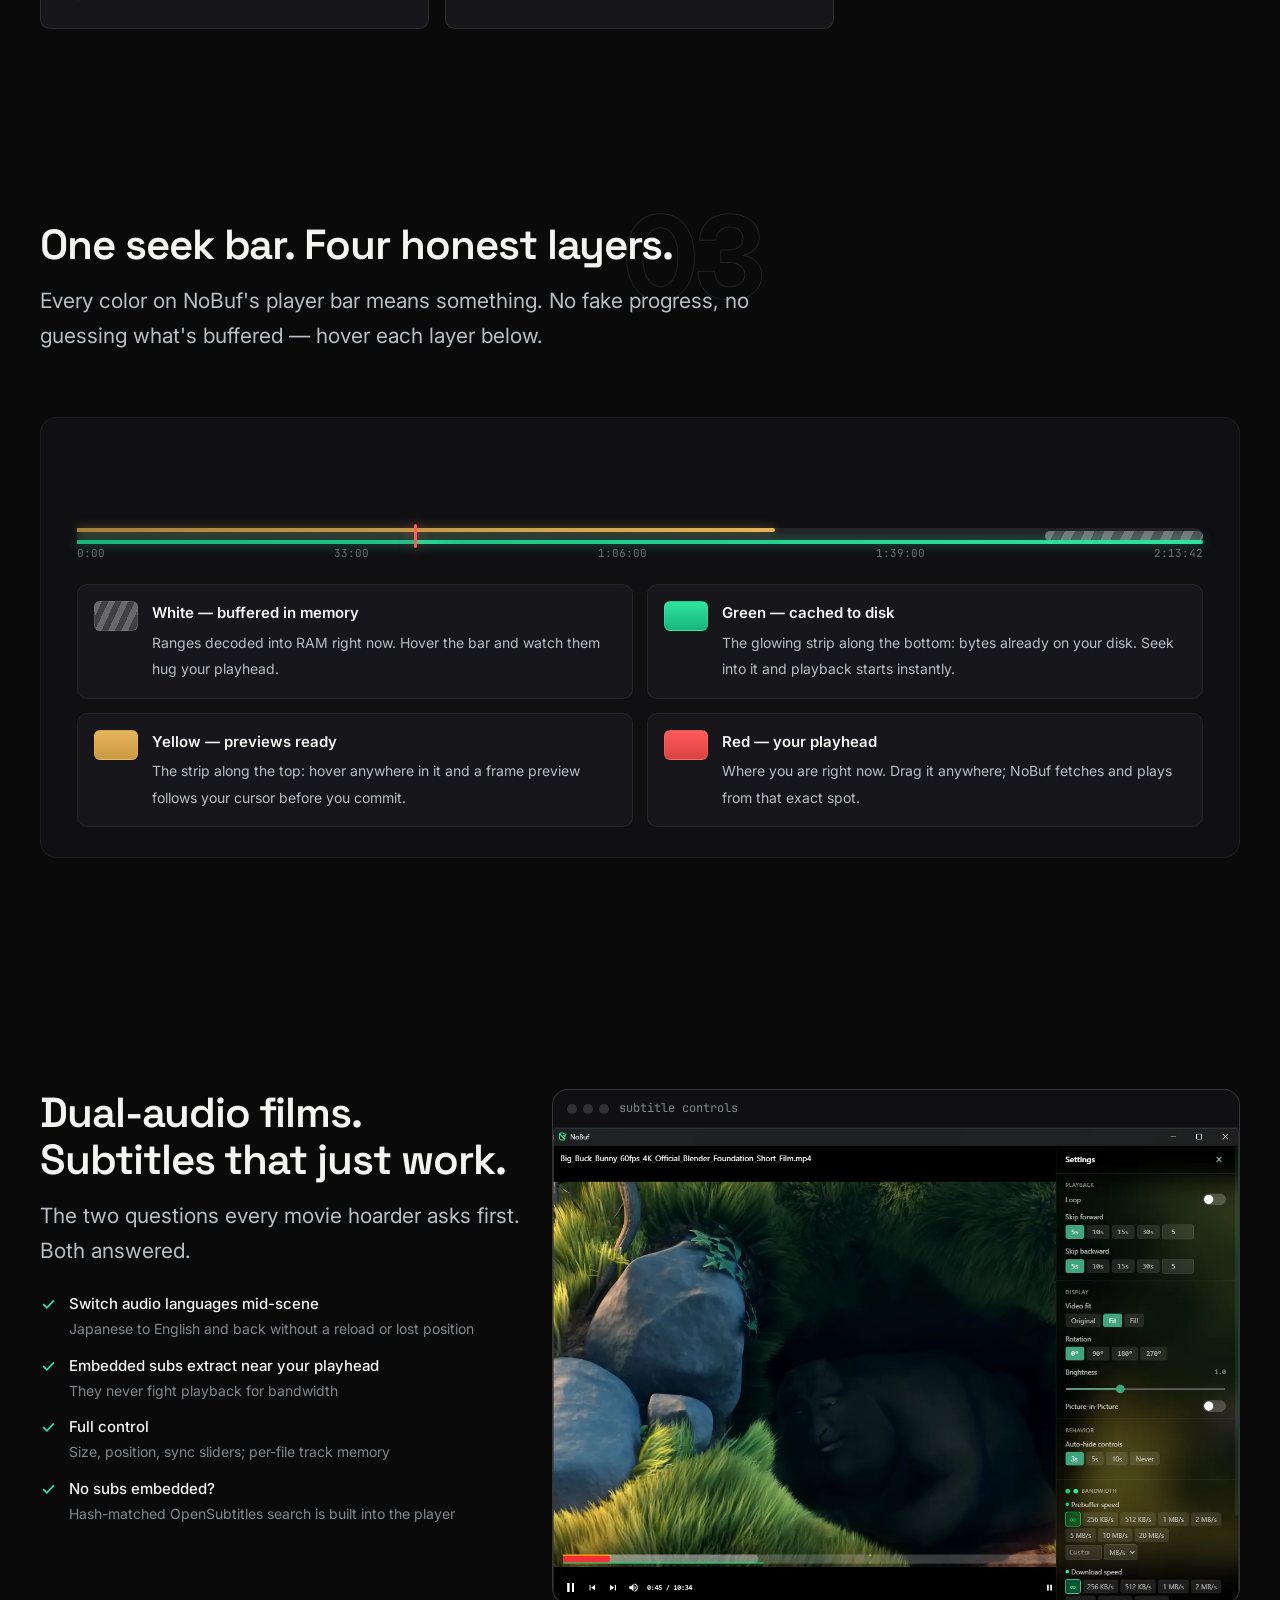
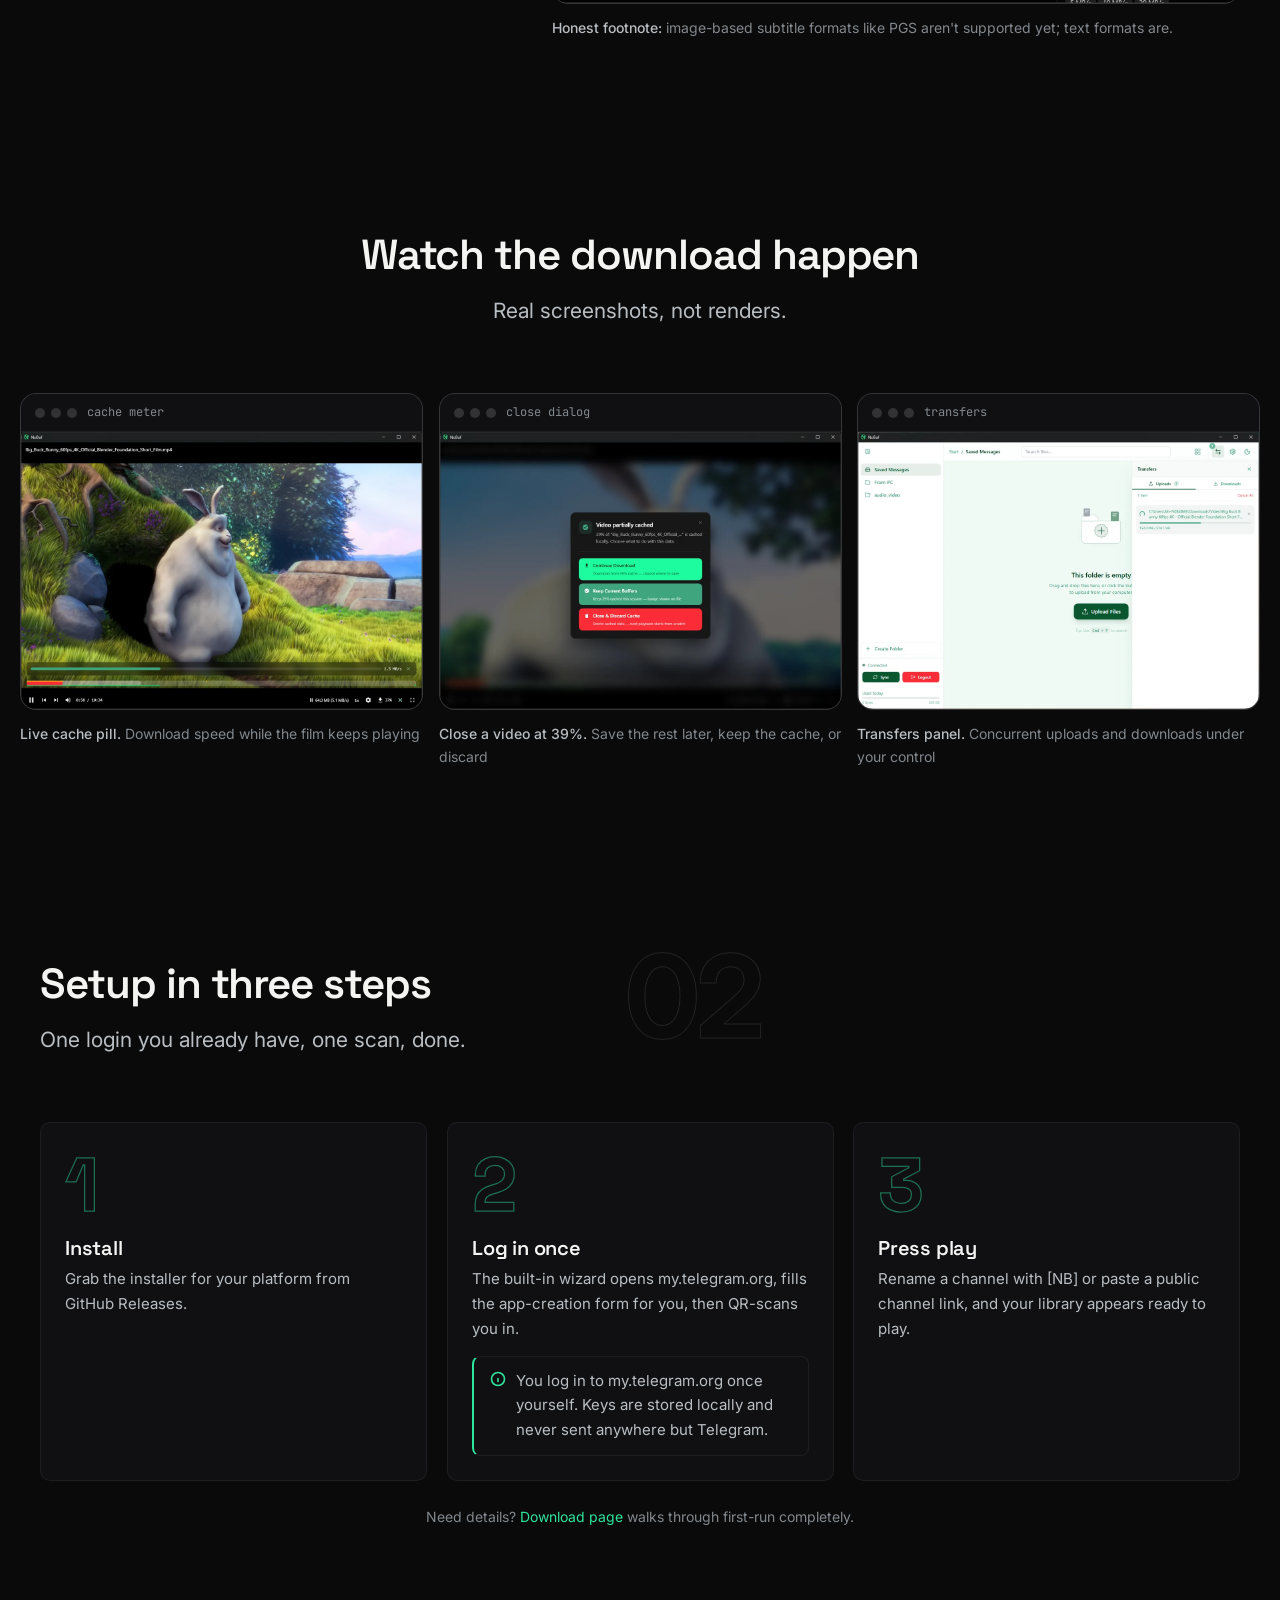
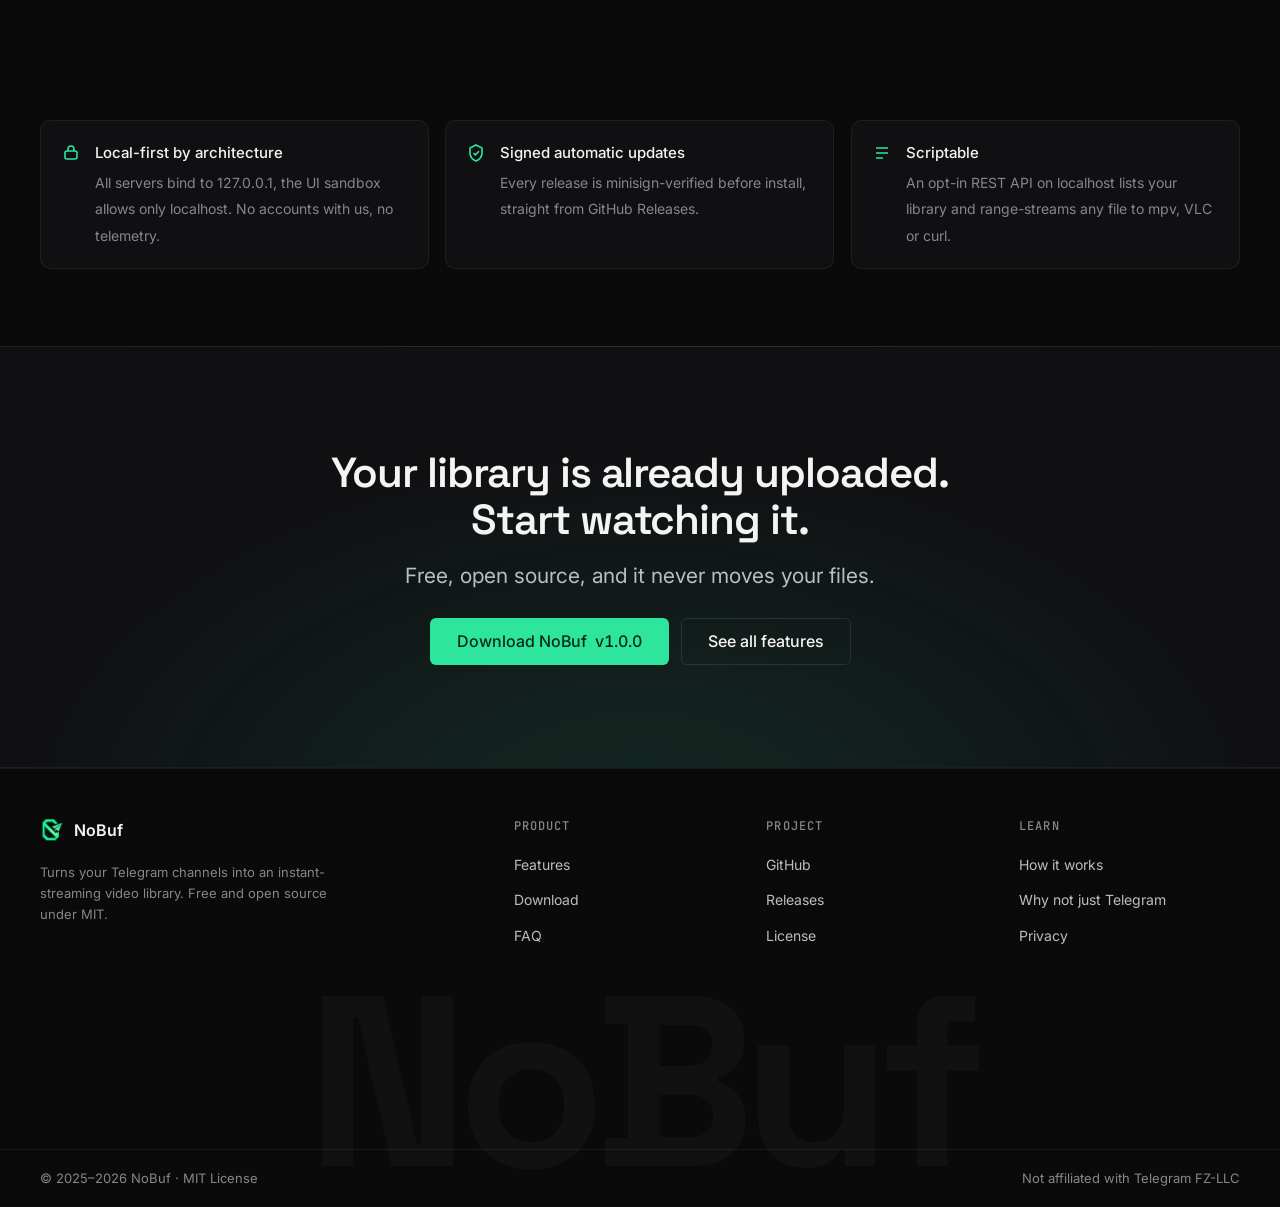
==== commit 036a5905: "Seek-bar anatomy v2: faithful playable replica of the app's real bar Rebuilt from the player's actua" ====
--- a/index.html
+++ b/index.html
@@ -287,25 +287,34 @@
         <p class="lead">Every color on NoBuf's player bar means something. No fake progress, no guessing what's buffered — hover each layer below.</p>
       </div>
       <div class="anatomy reveal" data-focus="">
-        <div class="anatomy-bar" aria-hidden="true">
-          <div class="ab-layer ab-white"></div>
-          <div class="ab-layer ab-green"></div>
-          <div class="ab-layer ab-yellow"></div>
-          <div class="ab-layer ab-red"></div>
-        </div>
-        <div class="anatomy-scale"><span>0:00</span><span>33:00</span><span>1:06:00</span><span>1:39:00</span><span>2:13:42</span></div>
+        <div class="sbd" data-sbdemo>
+          <div class="sbd-preview" aria-hidden="true">
+            <div class="sbd-thumb"><span class="sbd-state"></span></div>
+            <span class="sbd-time">0:00</span>
+          </div>
+          <div class="sbd-track" role="slider" tabindex="0"
+               aria-label="Demo seek bar: drag, click or use arrow keys"
+               aria-valuemin="0" aria-valuemax="100" aria-valuenow="30">
+            <div class="sbd-layer sbd-buffers"></div>
+            <div class="sbd-layer sbd-thumbs"></div>
+            <div class="sbd-layer sbd-cache"></div>
+            <div class="sbd-fetch"></div>
+            <div class="sbd-head"><i></i></div>
+          </div>
+          <div class="anatomy-scale"><span>0:00</span><span>33:00</span><span>1:06:00</span><span>1:39:00</span><span>2:13:42</span></div>
+        </div>
         <div class="legend">
           <div class="legend-item" data-layer="white">
             <span class="legend-swatch sw-white"></span>
-            <div><b>White — playing from memory</b><span>The segment currently decoded in RAM and on your screen right now.</span></div>
+            <div><b>White — buffered in memory</b><span>Ranges decoded into RAM right now. Hover the bar and watch them hug your playhead.</span></div>
           </div>
           <div class="legend-item" data-layer="green">
             <span class="legend-swatch sw-green"></span>
-            <div><b>Green — safe on disk</b><span>Already downloaded to the cache. Seek here anytime: it replays instantly, even offline this session.</span></div>
+            <div><b>Green — cached to disk</b><span>The glowing strip along the bottom: bytes already on your disk. Seek into it and playback starts instantly.</span></div>
           </div>
           <div class="legend-item" data-layer="yellow">
             <span class="legend-swatch sw-yellow"></span>
-            <div><b>Yellow — thumbnail coverage</b><span>Frame previews are ready here. Hover the bar and see exactly where you'll land before you click.</span></div>
+            <div><b>Yellow — previews ready</b><span>The strip along the top: hover anywhere in it and a frame preview follows your cursor before you commit.</span></div>
           </div>
           <div class="legend-item" data-layer="red">
             <span class="legend-swatch sw-red"></span>
--- a/styles.css
+++ b/styles.css
@@ -1050,6 +1050,21 @@
 }
 
 
+/* Hero frame fits the first viewport — no half-cut screenshot */
+.hero-side .shot-frame {
+  max-height: clamp(300px, calc(100svh - 220px), 520px);
+  display: flex;
+  flex-direction: column;
+}
+.hero-side .shot-frame img {
+  object-fit: cover;
+  object-position: top;
+  width: 100%;
+  flex: 1;
+  min-height: 0;
+}
+
+
 /* ---------- Seek-bar anatomy explainer ---------- */
 .anatomy {
   background: var(--bg-1);
@@ -1128,3 +1143,118 @@
 .anatomy[data-focus="green"] .ab-green,
 .anatomy[data-focus="yellow"] .ab-yellow,
 .anatomy[data-focus="red"] .ab-red { opacity: 1; }
+
+
+/* ---------- Seek-bar anatomy: faithful playable replica ---------- */
+.anatomy { overflow-x: clip; padding-bottom: clamp(18px, 2.5vw, 30px); }
+.sbd { position: relative; padding-top: 74px; }  /* room for preview card */
+.sbd-preview {
+  position: absolute; top: 0; left: 0;
+  transform: translateX(-50%);
+  opacity: 0; pointer-events: none;
+  transition: opacity var(--t-fast);
+  display: flex; flex-direction: column; align-items: center; gap: 5px;
+  z-index: 3;
+}
+.sbd-preview.on { opacity: 1; }
+.sbd-thumb {
+  width: 228px; height: 128px;
+  border-radius: 10px;
+  border: 1px solid var(--line-strong);
+  background:
+    linear-gradient(135deg, #16211c 0%, #0d1411 60%, #101820 100%);
+  box-shadow: 0 14px 40px rgba(0,0,0,.55);
+  display: grid; place-items: center;
+  overflow: hidden;
+}
+.sbd-state {
+  font-family: var(--font-mono); font-size: 11px; letter-spacing: .08em;
+  color: var(--accent);
+  border: 1px solid rgba(46,229,157,.4);
+  background: rgba(46,229,157,.08);
+  padding: 4px 10px; border-radius: 999px;
+}
+.sbd-time {
+  font-family: var(--font-mono); font-size: 12.5px;
+  color: var(--text-hi);
+  background: var(--bg-1);
+  border: 1px solid var(--line-subtle);
+  padding: 2px 8px; border-radius: 6px;
+}
+
+/* The track — mirrors the app's four-layer bar */
+.sbd-track {
+  --h: 16px;
+  position: relative;
+  height: var(--h);
+  border-radius: 8px;
+  background: rgba(255,255,255,.07);
+  cursor: crosshair;
+  touch-action: none;
+  transition: height 140ms ease;
+  outline-offset: 4px;
+}
+.sbd-track:hover, .sbd-track:focus-visible { --h: 22px; }
+
+/* white: in-memory buffers (ranges hugging playhead) */
+.sbd-buffers {
+  position: absolute; top: 3px; bottom: 3px; left: 0;
+  width: calc(var(--pct, 30) * .34 * 1%);
+  border-radius: 5px;
+  background: repeating-linear-gradient(115deg,
+    rgba(255,255,255,.38) 0 9px, rgba(255,255,255,.20) 9px 18px);
+  transition: width 200ms ease;
+}
+/* green: disk cache — thin glowing strip along the BOTTOM edge */
+.sbd-cache {
+  position: absolute; left: 0; right: 0; bottom: 0;
+  height: 4px;
+  width: calc(var(--pct, 30) * 1%);
+  background: linear-gradient(90deg, #17b57b, #2ee59d);
+  box-shadow: 0 0 12px rgba(46,229,157,.55);
+  border-radius: 0 3px 3px 0;
+  transition: width 300ms cubic-bezier(.22,1,.36,1);
+}
+/* yellow: thumbnail coverage — thin strip along the TOP edge */
+.sbd-thumbs {
+  position: absolute; left: 0; right: 0; top: 0;
+  height: 4px;
+  width: calc(var(--pct, 30) * .62 * 1%);
+  background: linear-gradient(90deg, #a8813c, #e8b45a);
+  box-shadow: 0 0 10px rgba(232,180,90,.45);
+  border-radius: 0 3px 3px 0;
+}
+/* live fetch pulse just ahead of the cache frontier */
+.sbd-fetch {
+  position: absolute; bottom: 0; height: 4px;
+  left: calc(var(--pct, 30) * 1%);
+  width: 46px;
+  background: linear-gradient(90deg, rgba(46,229,157,.75), transparent);
+  animation: fetchpulse 1.4s ease-in-out infinite;
+  pointer-events: none;
+}
+@keyframes fetchpulse {
+  0%, 100% { opacity: .25; }
+  50% { opacity: .85; }
+}
+html.motion-off .sbd-fetch { animation: none; }
+
+/* red playhead with grip dot */
+.sbd-head {
+  position: absolute; top: -4px; bottom: -4px;
+  left: calc(var(--pct, 30) * 1% - 1px);
+  width: 3px;
+  background: #ff5b5b;
+  border-radius: 2px;
+  box-shadow: 0 0 14px rgba(255,91,91,.7);
+}
+.sbd-head i {
+  position: absolute; top: 50%; left: 50%;
+  width: 13px; height: 13px;
+  transform: translate(-50%, -50%) scale(0);
+  background: #ff5b5b;
+  border: 2px solid #fff2;
+  border-radius: 50%;
+  transition: transform 140ms ease;
+}
+.sbd-track:hover .sbd-head i, .sbd-track:focus-visible .sbd-head i { transform: translate(-50%, -50%) scale(1); }
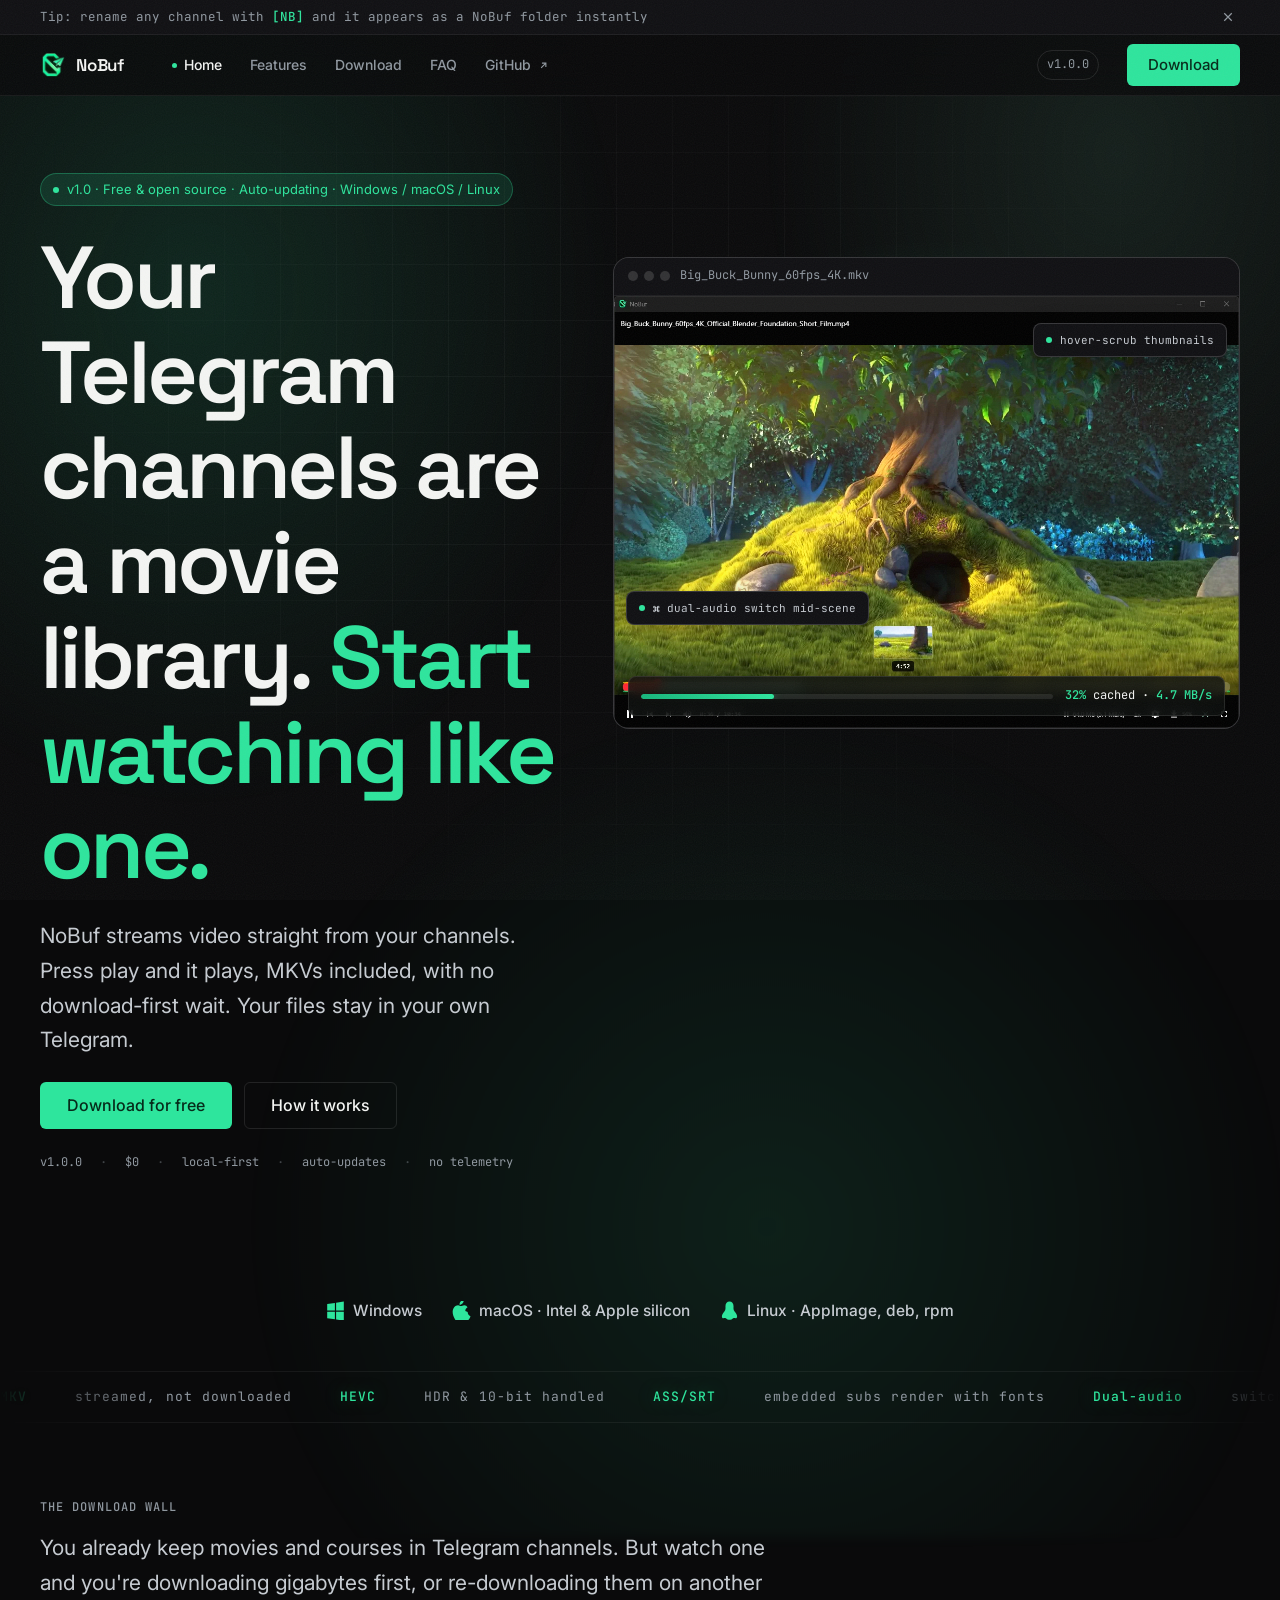
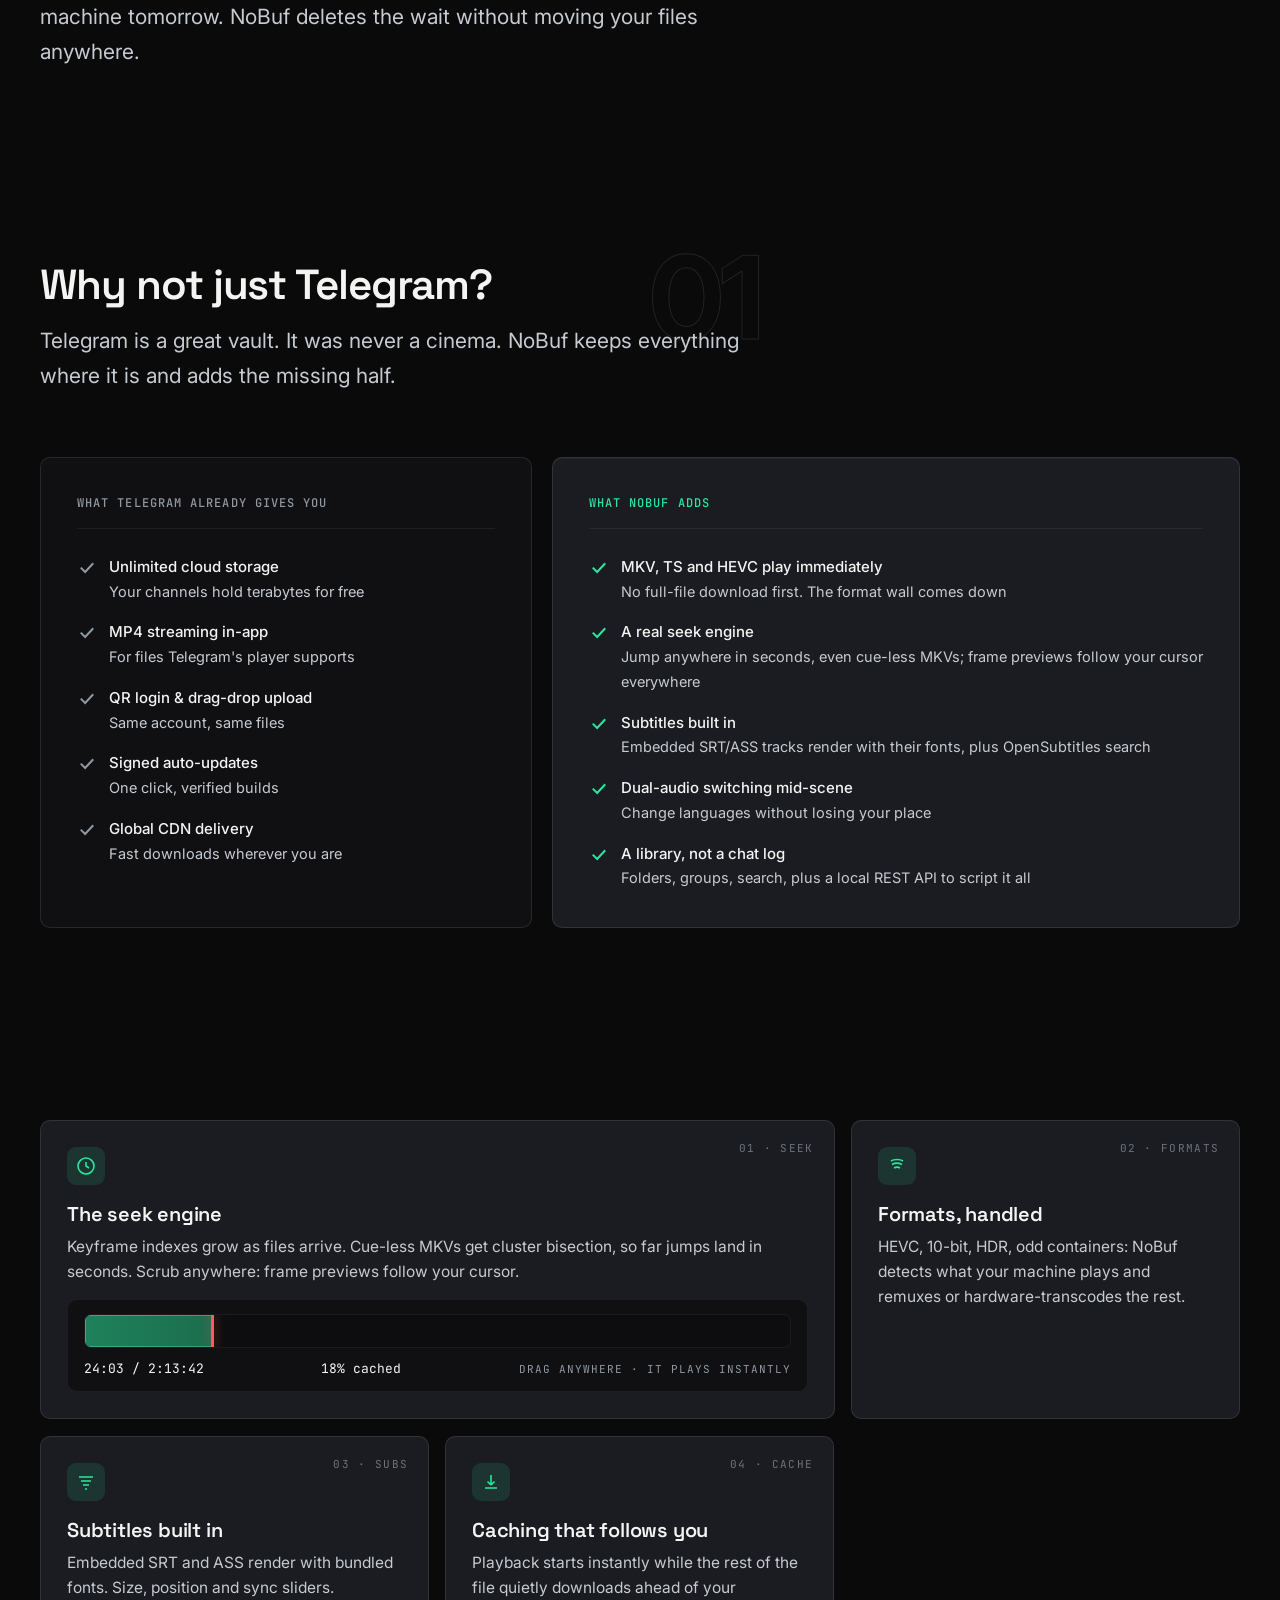
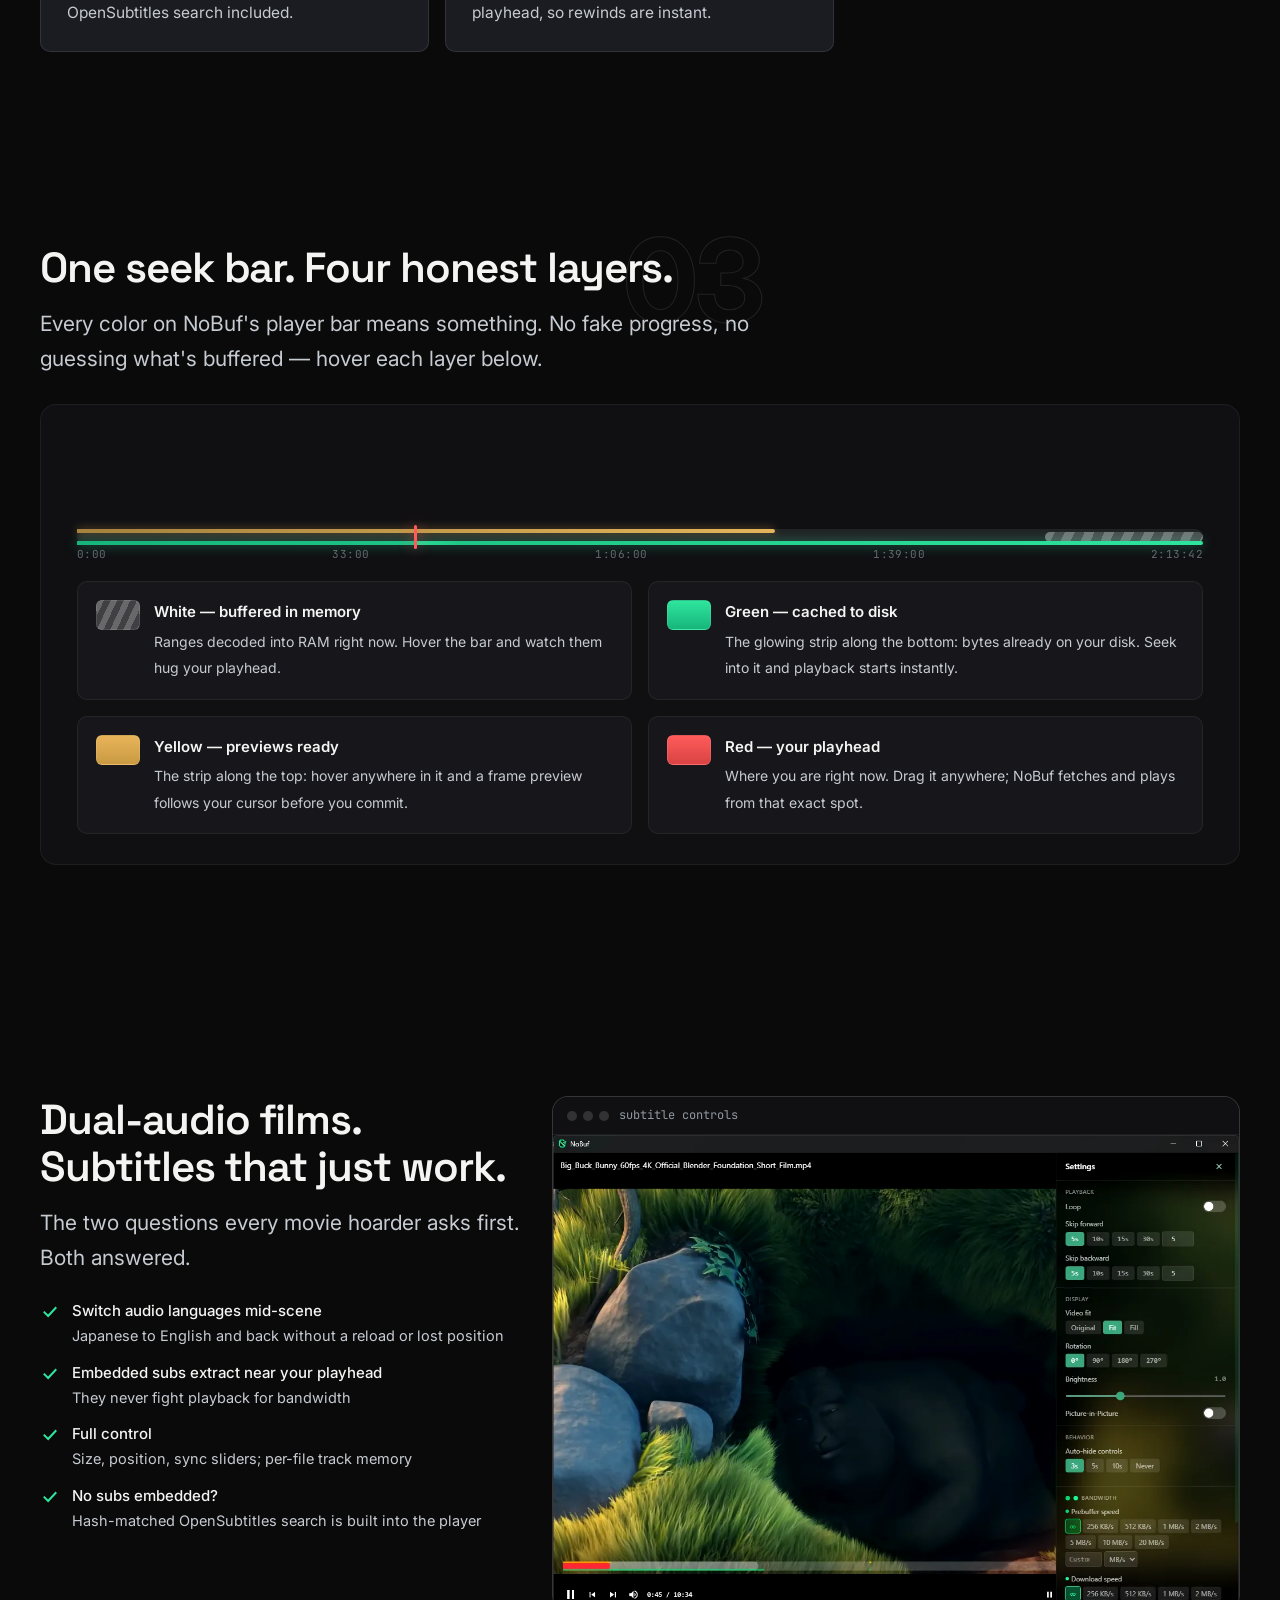
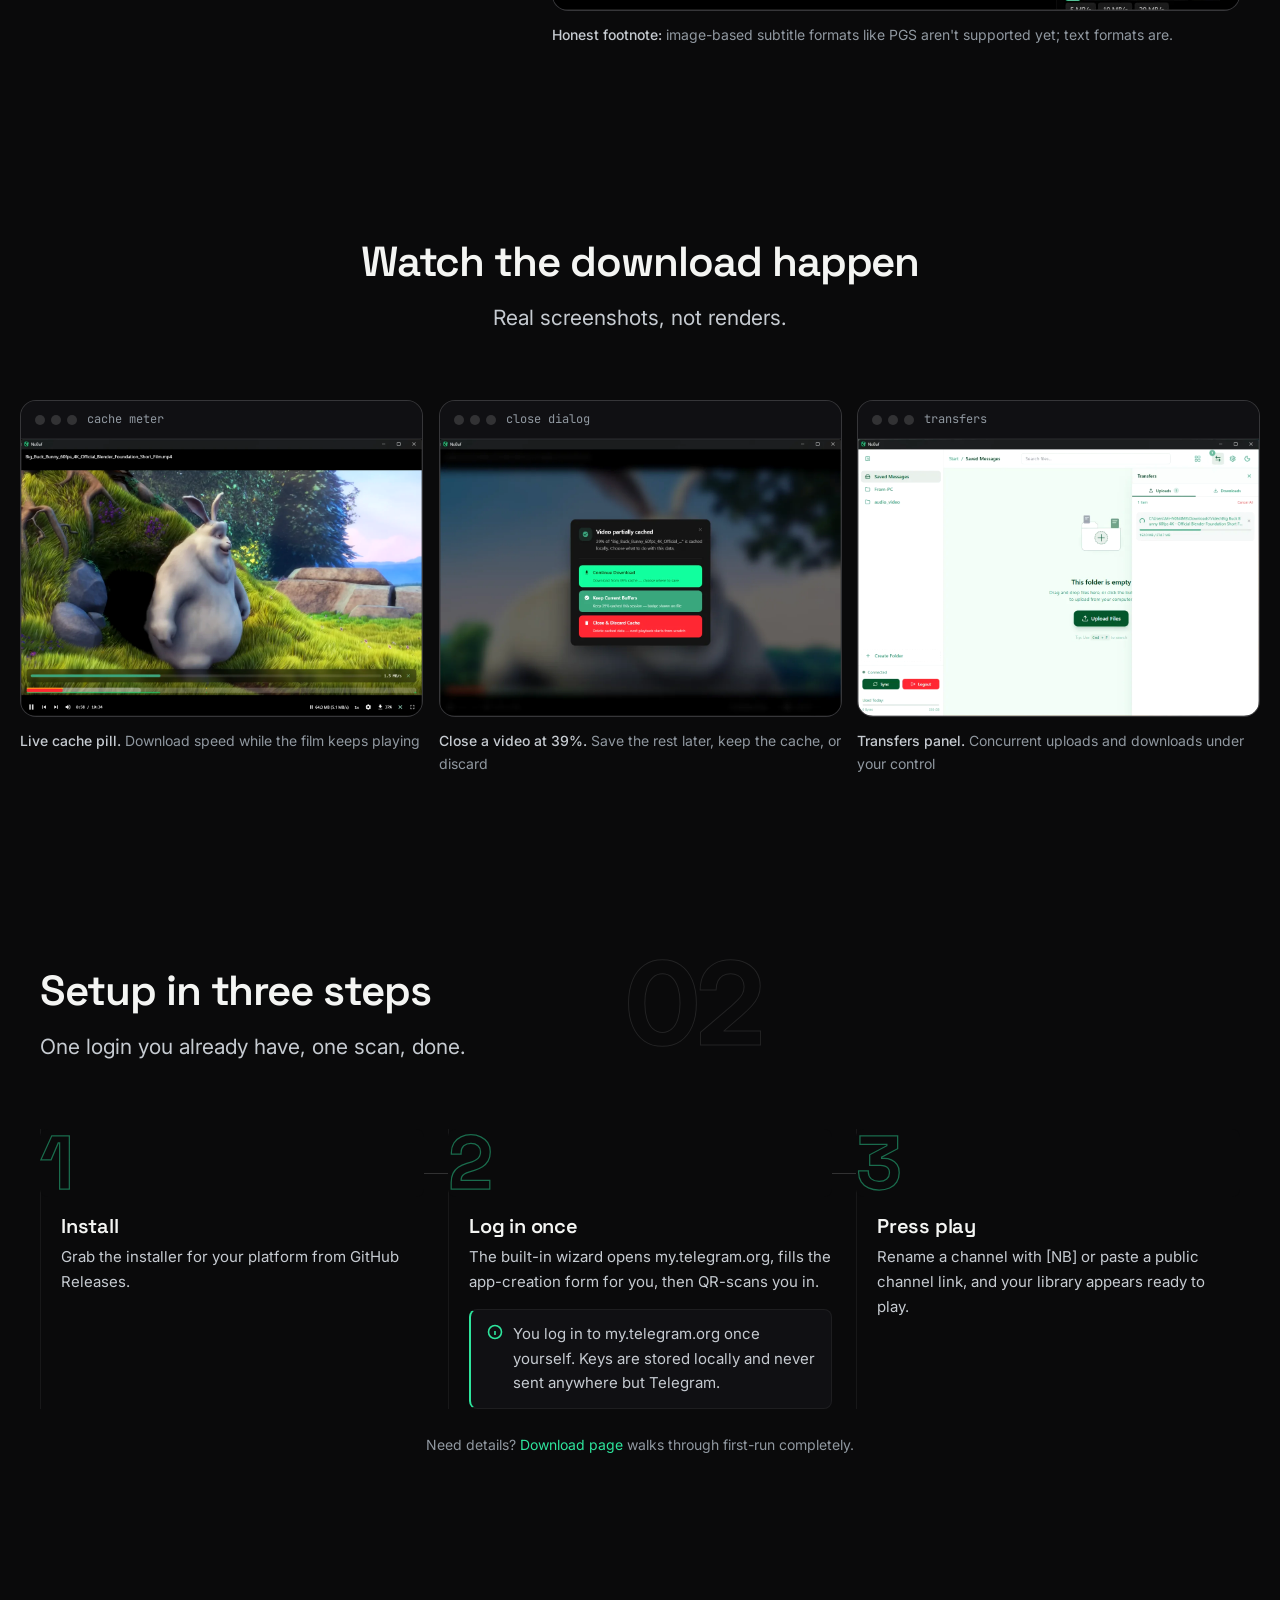
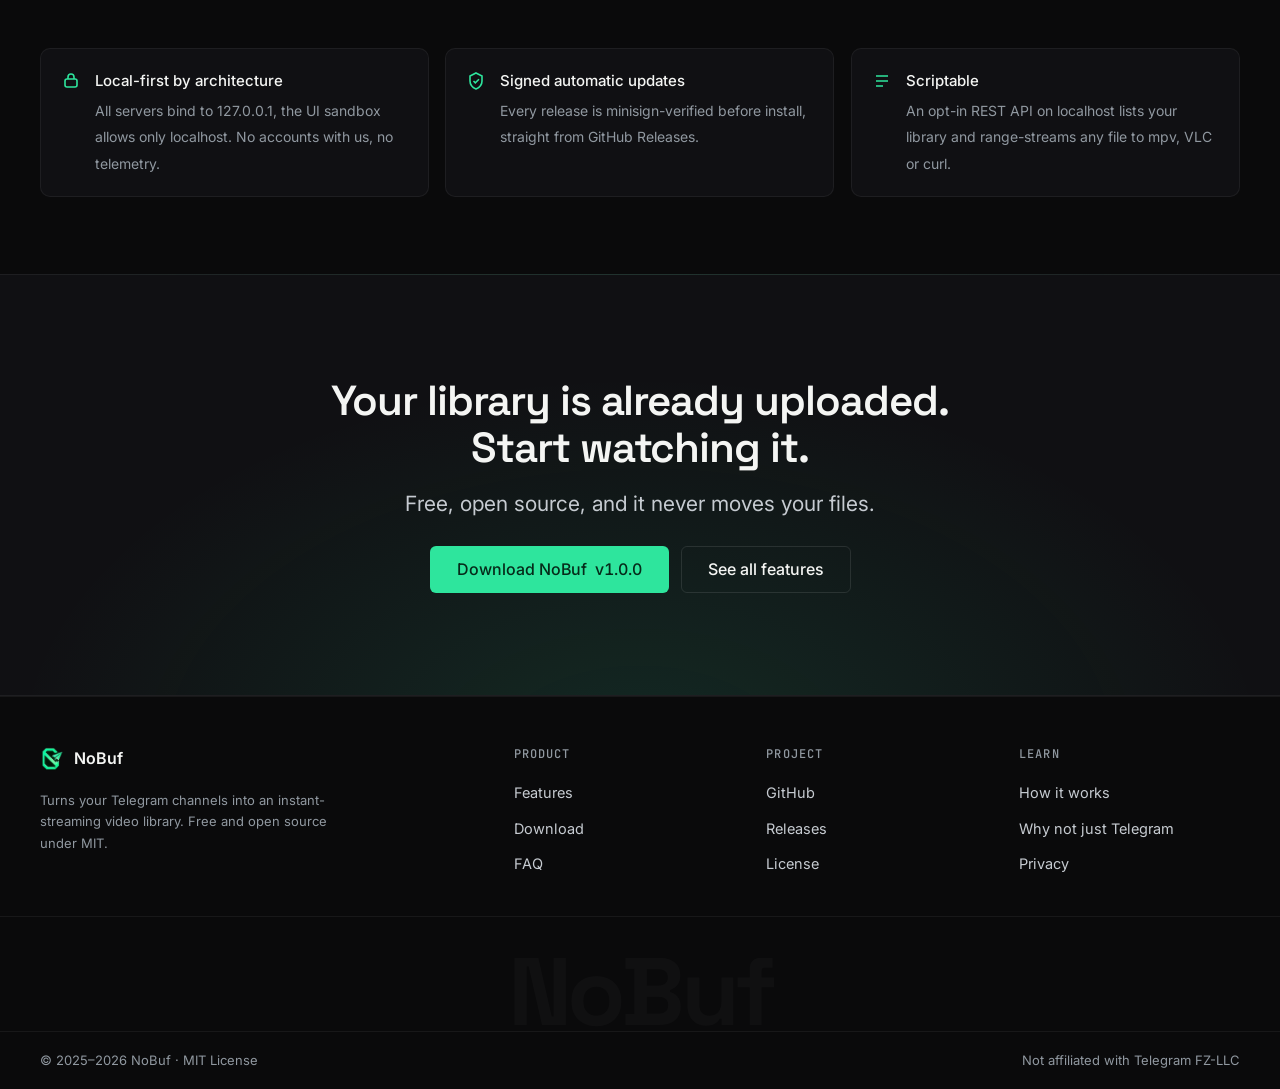
==== commit c7102542: "Vision-review rounds: contrast lift, balanced panels, calmer ghost, kickers, living hero R1 (5/10 re" ====
--- a/index.html
+++ b/index.html
@@ -122,6 +122,10 @@
           </div>
           <img src="assets/preview-thumbnail.webp" alt="NoBuf player streaming a 4K video from a Telegram channel, with a hover-scrub thumbnail over the seek bar and a live cache meter"
                width="1202" height="832" fetchpriority="high">
+          <div class="hero-live" aria-hidden="true">
+            <div class="hl-track"><div class="hl-fill"></div></div>
+            <span class="hl-readout"><b data-hl-pct>31%</b> cached · <b data-hl-speed>4.7 MB/s</b></span>
+          </div>
         </div>
         <figcaption class="visually-hidden">
           Playing a 4K file directly from a Telegram channel while it caches in the background.
@@ -195,6 +199,14 @@
               <svg viewBox="0 0 16 16" fill="none" stroke="currentColor" stroke-width="1.6"><path d="M3 8.5l3.5 3.5L13 5"/></svg>
               <div><b>QR login &amp; drag-drop upload</b><span>Same account, same files</span></div>
             </div>
+            <div class="panel-item">
+              <svg viewBox="0 0 16 16" fill="none" stroke="currentColor" stroke-width="1.6"><path d="M3 8.5l3.5 3.5L13 5"/></svg>
+              <div><b>Signed auto-updates</b><span>One click, verified builds</span></div>
+            </div>
+            <div class="panel-item">
+              <svg viewBox="0 0 16 16" fill="none" stroke="currentColor" stroke-width="1.6"><path d="M3 8.5l3.5 3.5L13 5"/></svg>
+              <div><b>Global CDN delivery</b><span>Fast downloads wherever you are</span></div>
+            </div>
           </div>
         </div>
         <div class="panel panel-adds">
@@ -232,14 +244,13 @@
   <section class="section-tight" id="highlights">
     <div class="container">
       <div class="card-grid grid-3" data-stagger>
-        <article class="card span-2 reveal" data-spot>
+        <article class="card span-2 reveal" data-spot data-kicker="01 · SEEK">
           <div class="card-icon">
             <svg viewBox="0 0 20 20" fill="none" stroke="currentColor" stroke-width="1.6"><circle cx="10" cy="10" r="8"/><path d="M10 6v4l3 2"/></svg>
           </div>
           <h3 class="h4">The seek engine</h3>
-          <p>Serverside keyframe indexes grow as the file arrives, VBR-aware mapping resolves any timestamp,
-             and cue-less MKVs get cluster bisection. What used to freeze a player for minutes lands in seconds.
-             Scrub anywhere, even parts you haven't buffered: frame previews follow your cursor.</p>
+          <p>Keyframe indexes grow as files arrive. Cue-less MKVs get cluster bisection,
+             so far jumps land in seconds. Scrub anywhere: frame previews follow your cursor.</p>
           <div class="seekdemo" data-seekdemo aria-label="Interactive seek demonstration: drag to any point, it plays instantly">
             <div class="sd-track" role="slider" aria-label="Seek position" aria-valuemin="0" aria-valuemax="100" aria-valuenow="18" tabindex="0">
               <div class="sd-fill"></div>
@@ -254,21 +265,21 @@
             </div>
           </div>
         </article>
-        <article class="card reveal" data-spot>
+        <article class="card reveal" data-spot data-kicker="02 · FORMATS">
           <div class="card-icon">
             <svg viewBox="0 0 20 20" fill="none" stroke="currentColor" stroke-width="1.6"><path d="M3 3h14v14H3z" opacity=".001"/><path d="M4 5c3-2 9-2 12 0M5 8.5c2.5-1.5 7-1.5 10 0M7 12c1.8-1 4.2-1 6 0M10 15.2v.1"/></svg>
           </div>
           <h3 class="h4">Formats, handled</h3>
           <p>HEVC, 10-bit, HDR, odd containers: NoBuf detects what your machine plays and remuxes or hardware-transcodes the rest.</p>
         </article>
-        <article class="card reveal" data-spot>
+        <article class="card reveal" data-spot data-kicker="03 · SUBS">
           <div class="card-icon">
             <svg viewBox="0 0 20 20" fill="none" stroke="currentColor" stroke-width="1.6"><path d="M3 5h14M5 9h10M7 13h6M9 17h2"/></svg>
           </div>
           <h3 class="h4">Subtitles built in</h3>
           <p>Embedded SRT and ASS render with bundled fonts. Size, position and sync sliders. OpenSubtitles search included.</p>
         </article>
-        <article class="card reveal" data-spot>
+        <article class="card reveal" data-spot data-kicker="04 · CACHE">
           <div class="card-icon">
             <svg viewBox="0 0 20 20" fill="none" stroke="currentColor" stroke-width="1.6"><path d="M10 3v10m0 0l-3.5-3.5M10 13l3.5-3.5M4 16h12"/></svg>
           </div>
@@ -376,7 +387,7 @@
         <figure class="reveal">
           <div class="shot-frame">
             <div class="shot-bar"><span class="shot-dots" aria-hidden="true"><i></i><i></i><i></i></span><span class="shot-title">cache meter</span></div>
-            <img src="assets/download-from-cache-in-video-player.webp" alt="In-player download pill showing live megabytes-per-second speed while watching" loading="lazy" width="1202" height="832">
+            <img src="assets/download-from-cache-in-video-player.webp" alt="In-player download pill showing live megabytes-per-second speed while watching" width="1202" height="832">
           </div>
           <figcaption class="shot-caption"><b>Live cache pill.</b> Download speed while the film keeps playing</figcaption>
         </figure>
--- a/styles.css
+++ b/styles.css
@@ -9,11 +9,12 @@
   --bg-0: #0a0a0b;
   --bg-1: #101013;
   --bg-2: #17171b;
-  --bg-3: #1e1e23;
+  --bg-3: #202128;
+  --bg-card: #1b1c22;
 
   --text-hi: #f4f5f3;
-  --text-body: #b9bec3;
-  --text-mute: #82888d;
+  --text-body: #c6cbd1;
+  --text-mute: #9098a0;
 
   --accent: #2ee59d;
   --accent-bright: #7df3bd;      /* ≤1px borders & glow cores ONLY */
@@ -281,15 +282,15 @@
 
 .card {
   position: relative;
-  background: var(--bg-2);
+  background: var(--bg-card);
   border: 1px solid var(--line);
   border-radius: var(--radius-card);
-  padding: 24px;
+  padding: 26px;
   transition: background var(--t-fast), border-color var(--t-fast), transform var(--t-fast);
 }
 .card:hover { background: var(--bg-3); border-color: var(--line-strong); transform: translateY(-2px); }
 .card h3 { margin-bottom: 8px; }
-.card p { font-size: 15px; }
+.card p { font-size: 15.5px; line-height: 1.6; }
 .card-icon {
   width: 38px; height: 38px;
   display: grid; place-items: center;
@@ -326,23 +327,23 @@
 @media (max-width: 880px) { .split { grid-template-columns: 1fr; } }
 .panel {
   border-radius: var(--radius-card);
-  border: 1px solid var(--line-subtle);
+  border: 1px solid var(--line);
   background: var(--bg-1);
   padding: clamp(24px, 3vw, 36px);
 }
 .panel-adds {
-  background: var(--bg-2);
+  background: var(--bg-card);
   border-color: var(--line);
   box-shadow: inset 0 1px 0 rgba(255, 255, 255, 0.04);
 }
-.panel-title { display: flex; align-items: baseline; gap: 10px; margin-bottom: 20px; }
-.panel-list { display: grid; gap: 12px; }
+.panel-title { display: flex; align-items: baseline; gap: 10px; margin-bottom: 26px; padding-bottom: 14px; border-bottom: 1px solid var(--line-subtle); }
+.panel-list { display: grid; gap: 16px; }
 .panel-item { display: flex; gap: 12px; align-items: flex-start; font-size: 15px; }
-.panel-item svg { flex: none; width: 17px; height: 17px; margin-top: 3px; }
+.panel-item svg { flex: none; width: 20px; height: 20px; margin-top: 2px; }
 .panel-gives .panel-item svg { color: var(--text-mute); }
 .panel-adds .panel-item svg { color: var(--accent); }
 .panel-item b { color: var(--text-hi); font-weight: 500; display: block; }
-.panel-item span { color: var(--text-mute); font-size: 14px; }
+.panel-item span { color: var(--text-body); font-size: 14.5px; }
 
 /* ---------- Tables ---------- */
 .table-scroll {
@@ -663,7 +664,7 @@
   color: var(--text-mute); margin-bottom: 14px;
 }
 .footer-col ul { display: grid; gap: 9px; padding: 0; list-style: none; }
-.footer-col a { color: var(--text-body); font-size: 14px; }
+.footer-col a { color: var(--text-body); font-size: 14.5px; }
 .footer-col a:hover { color: var(--accent); }
 .footer-note { margin-top: 18px; font-size: 13px; color: var(--text-mute); max-width: 300px; }
 .footer-base {
@@ -734,13 +735,14 @@
 
 /* ---------- Platform strip ---------- */
 .platform-strip {
-  display: flex; align-items: center; justify-content: center; gap: 28px;
+  display: flex; align-items: center; justify-content: center; gap: 30px;
   flex-wrap: wrap;
-  color: var(--text-mute);
-  font-size: 14px;
+  color: var(--text-body);
+  font-size: 15.5px;
+  font-weight: 500;
 }
 .platform-strip .p-os { display: inline-flex; align-items: center; gap: 8px; }
-.platform-strip svg { width: 17px; height: 17px; }
+.platform-strip svg { width: 19px; height: 19px; color: var(--accent); }
 
 /* ---------- Utility ---------- */
 .mt-8 { margin-top: 8px; } .mt-16 { margin-top: 16px; } .mt-24 { margin-top: 24px; }
@@ -892,10 +894,12 @@
 .footer-ghost {
   font-family: var(--font-display);
   overflow: hidden; text-align: center; user-select: none; pointer-events: none;
-  font-weight: 700; letter-spacing: -0.05em; line-height: .78;
-  font-size: clamp(110px, 19vw, 300px);
-  color: rgba(255,255,255,.03);
-  margin-bottom: -0.12em;
+  font-weight: 700; letter-spacing: -0.05em; line-height: 0.95;
+  font-size: clamp(56px, 7.5vw, 110px);
+  color: rgba(255,255,255,.028);
+  border-top: 1px solid var(--line-subtle);
+  padding-top: clamp(18px, 2.5vw, 30px);
+  margin-bottom: -0.08em;
 }
 
 /* ---------- Reduced motion: EXPLICIT user opt-out only ----------
@@ -1018,7 +1022,7 @@
 /* Two-column hero: copy left, product right — visible at first glance */
 .hero-grid {
   display: grid;
-  grid-template-columns: minmax(0, 5fr) minmax(0, 6fr);
+  grid-template-columns: minmax(0, 10fr) minmax(0, 12fr);
   gap: clamp(28px, 4vw, 56px);
   align-items: start;          /* frame hugs the top of the row */
 }
@@ -1037,7 +1041,8 @@
 
 /* Hero frame fits the first viewport — no half-cut screenshot */
 .hero-side .shot-frame {
-  max-height: clamp(300px, calc(100svh - 220px), 520px);
+  position: relative;
+  max-height: clamp(320px, calc(100svh - 190px), 580px);
   display: flex;
   flex-direction: column;
 }
@@ -1052,7 +1057,8 @@
 
 /* Hero frame fits the first viewport — no half-cut screenshot */
 .hero-side .shot-frame {
-  max-height: clamp(300px, calc(100svh - 220px), 520px);
+  position: relative;
+  max-height: clamp(320px, calc(100svh - 190px), 580px);
   display: flex;
   flex-direction: column;
 }
@@ -1258,3 +1264,93 @@
   transition: transform 140ms ease;
 }
 .sbd-track:hover .sbd-head i, .sbd-track:focus-visible .sbd-head i { transform: translate(-50%, -50%) scale(1); }
+
+
+/* Anatomy rhythm fixes */
+#anatomy .section-head { margin-bottom: 28px; }
+.anatomy-bar { margin-block: 14px 4px; }
+.sbd { padding-top: 78px; }
+.legend { margin-top: 18px; }
+.legend-item { padding: 18px; }
+
+
+/* Steps as a connected timeline */
+.steps { position: relative; gap: 24px; }
+@media (min-width: 881px) {
+  .steps::before {
+    content: "";
+    position: absolute; top: 44px; left: 4%; right: 4%;
+    height: 1px;
+    background: linear-gradient(90deg,
+      transparent, var(--line-strong) 12%, var(--line-strong) 88%, transparent);
+  }
+}
+.step { background: transparent; border: none; border-left: 1px solid var(--line-subtle); border-radius: 0; padding: 0 0 0 20px; }
+.step-num { position: relative; z-index: 1; background: var(--bg-0); padding-right: 10px; margin-left: -21px; }
+.step:hover { border-left-color: rgba(46,229,157,.5); }
+.step:hover .step-num { color: rgba(46,229,157,.16); -webkit-text-stroke-color: rgba(46,229,157,.85); }
+@media (max-width: 880px) {
+  .step { border-left: none; padding-left: 0; }
+}
+
+
+/* Anatomy clarity */
+.sbd { padding-top: 88px; }
+.anatomy-scale { opacity: .65; letter-spacing: .04em; }
+.legend { gap: 16px; }
+@media (max-width: 760px) {
+  .sbd-preview { transform: translateX(-50%) scale(.72); transform-origin: bottom center; }
+}
+
+
+/* Frame imagery treatment */
+.shot-frame img { filter: saturate(1.05) contrast(1.03); }
+.hero-side .shot-frame img { filter: saturate(1.06) contrast(1.04) brightness(1.02); }
+
+
+/* Card kickers break the identical-card rhythm */
+.card[data-kicker] { position: relative; }
+.card[data-kicker]::after {
+  content: attr(data-kicker);
+  position: absolute; top: 18px; right: 20px;
+  font-family: var(--font-mono); font-size: 11px;
+  letter-spacing: .12em;
+  color: var(--text-mute);
+  opacity: .7;
+}
+.card:hover[data-kicker]::after { color: var(--accent); opacity: 1; }
+
+
+/* Living hero: cache ticker overlay */
+.hero-live {
+  position: absolute; left: 14px; right: 14px; bottom: 12px;
+  z-index: 2;
+  display: flex; align-items: center; gap: 12px;
+  padding: 9px 12px;
+  background: rgba(13, 15, 14, 0.82);
+  -webkit-backdrop-filter: blur(6px);
+  backdrop-filter: blur(6px);
+  border: 1px solid var(--line);
+  border-radius: 8px;
+}
+.hl-track {
+  position: relative; flex: 1; height: 5px;
+  background: rgba(255,255,255,.09);
+  border-radius: 999px;
+  overflow: hidden;
+}
+.hl-fill {
+  position: absolute; inset: 0 auto 0 0;
+  width: 31%;
+  border-radius: inherit;
+  background: linear-gradient(90deg, #17b57b, #2ee59d);
+  box-shadow: 0 0 10px rgba(46,229,157,.5);
+  transition: width 700ms cubic-bezier(.22,1,.36,1);
+}
+.hl-readout {
+  font-family: var(--font-mono); font-size: 12px;
+  color: var(--text-hi);
+  white-space: nowrap;
+  font-feature-settings: "tnum";
+}
+.hl-readout b { color: var(--accent); font-weight: 500; }
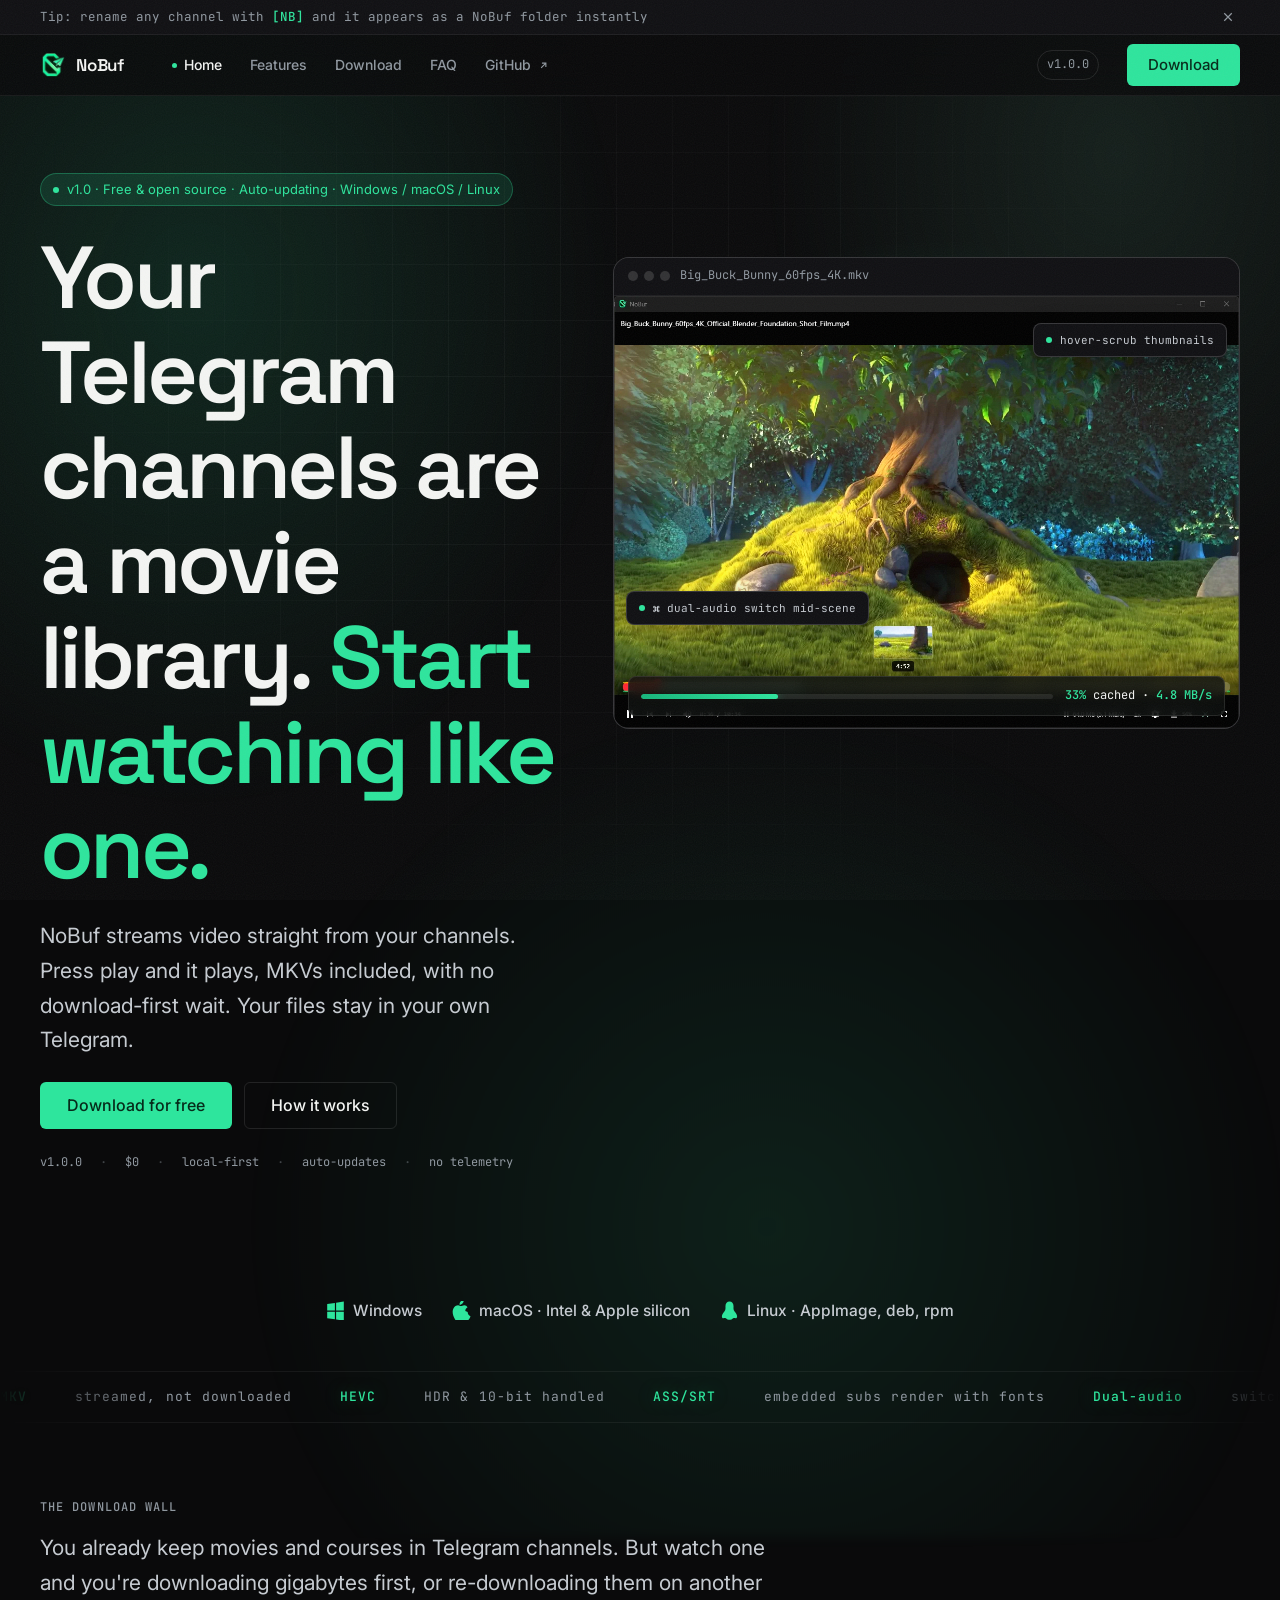
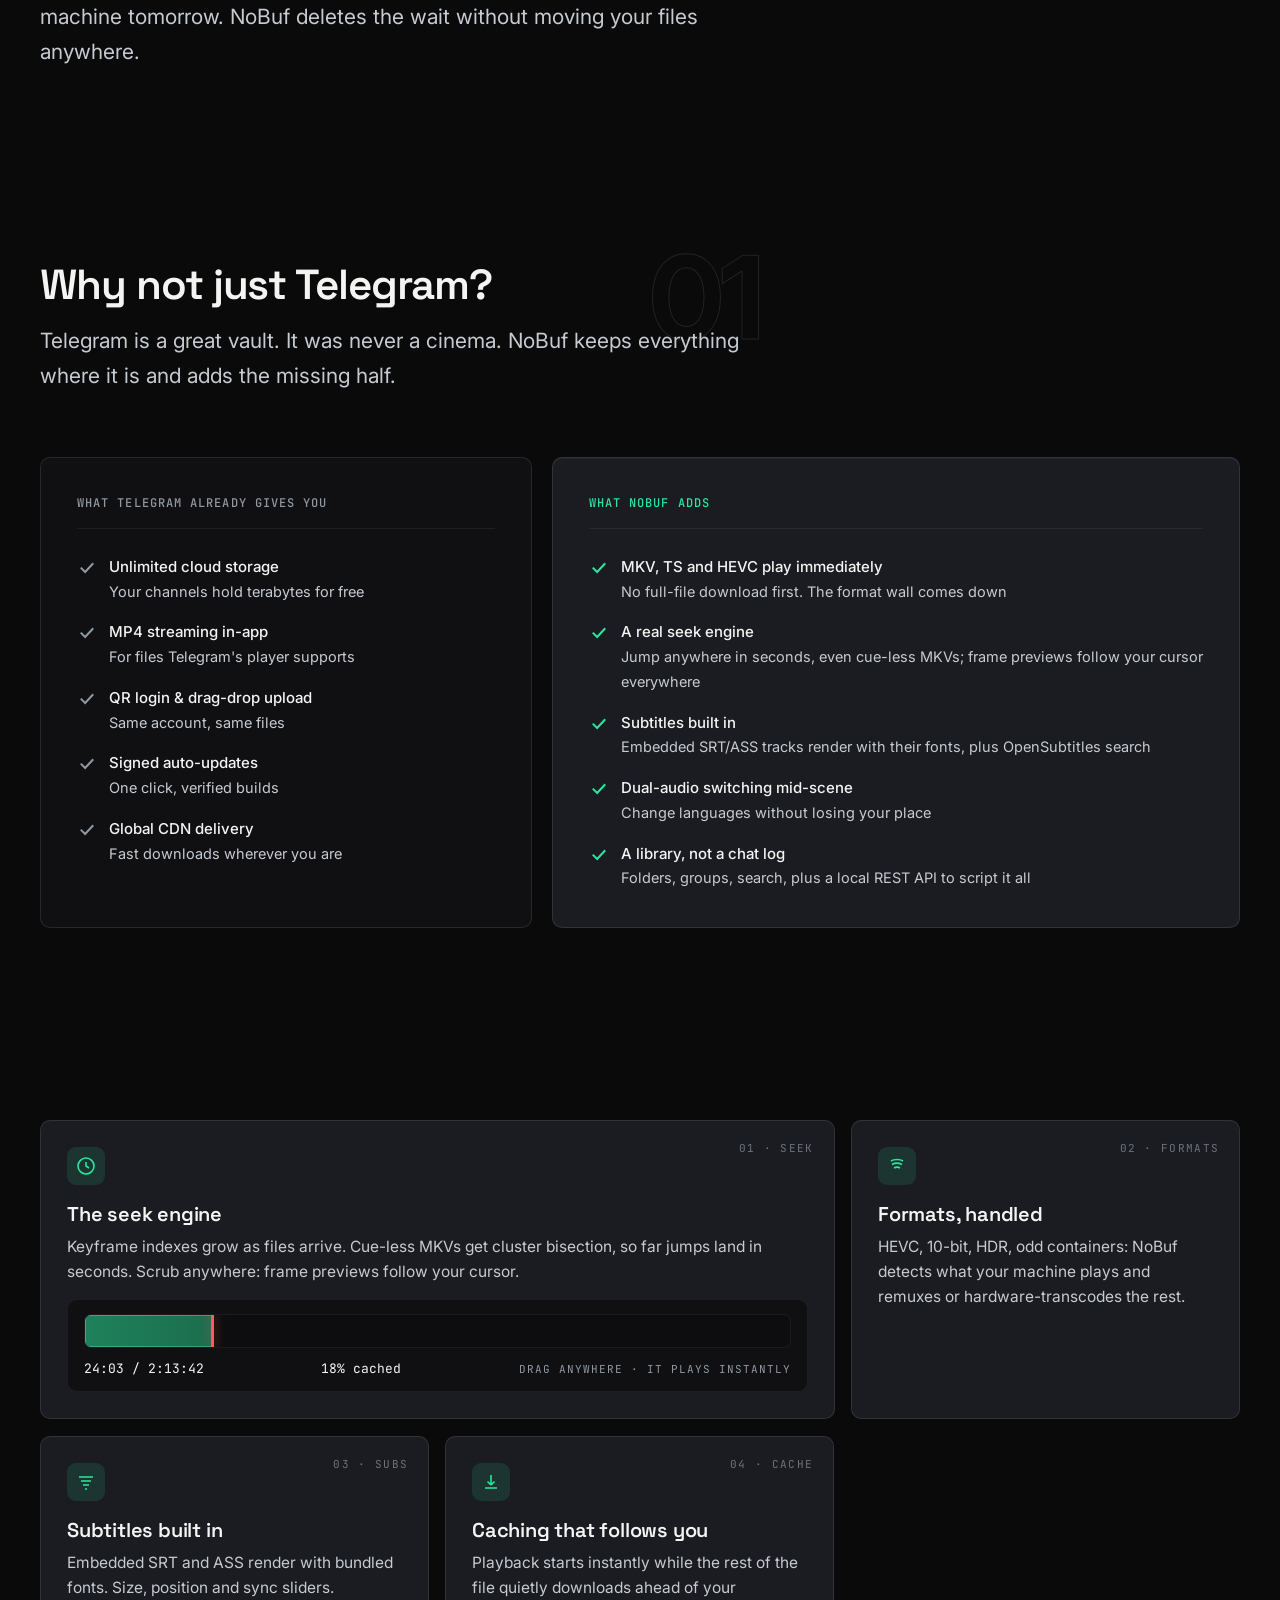
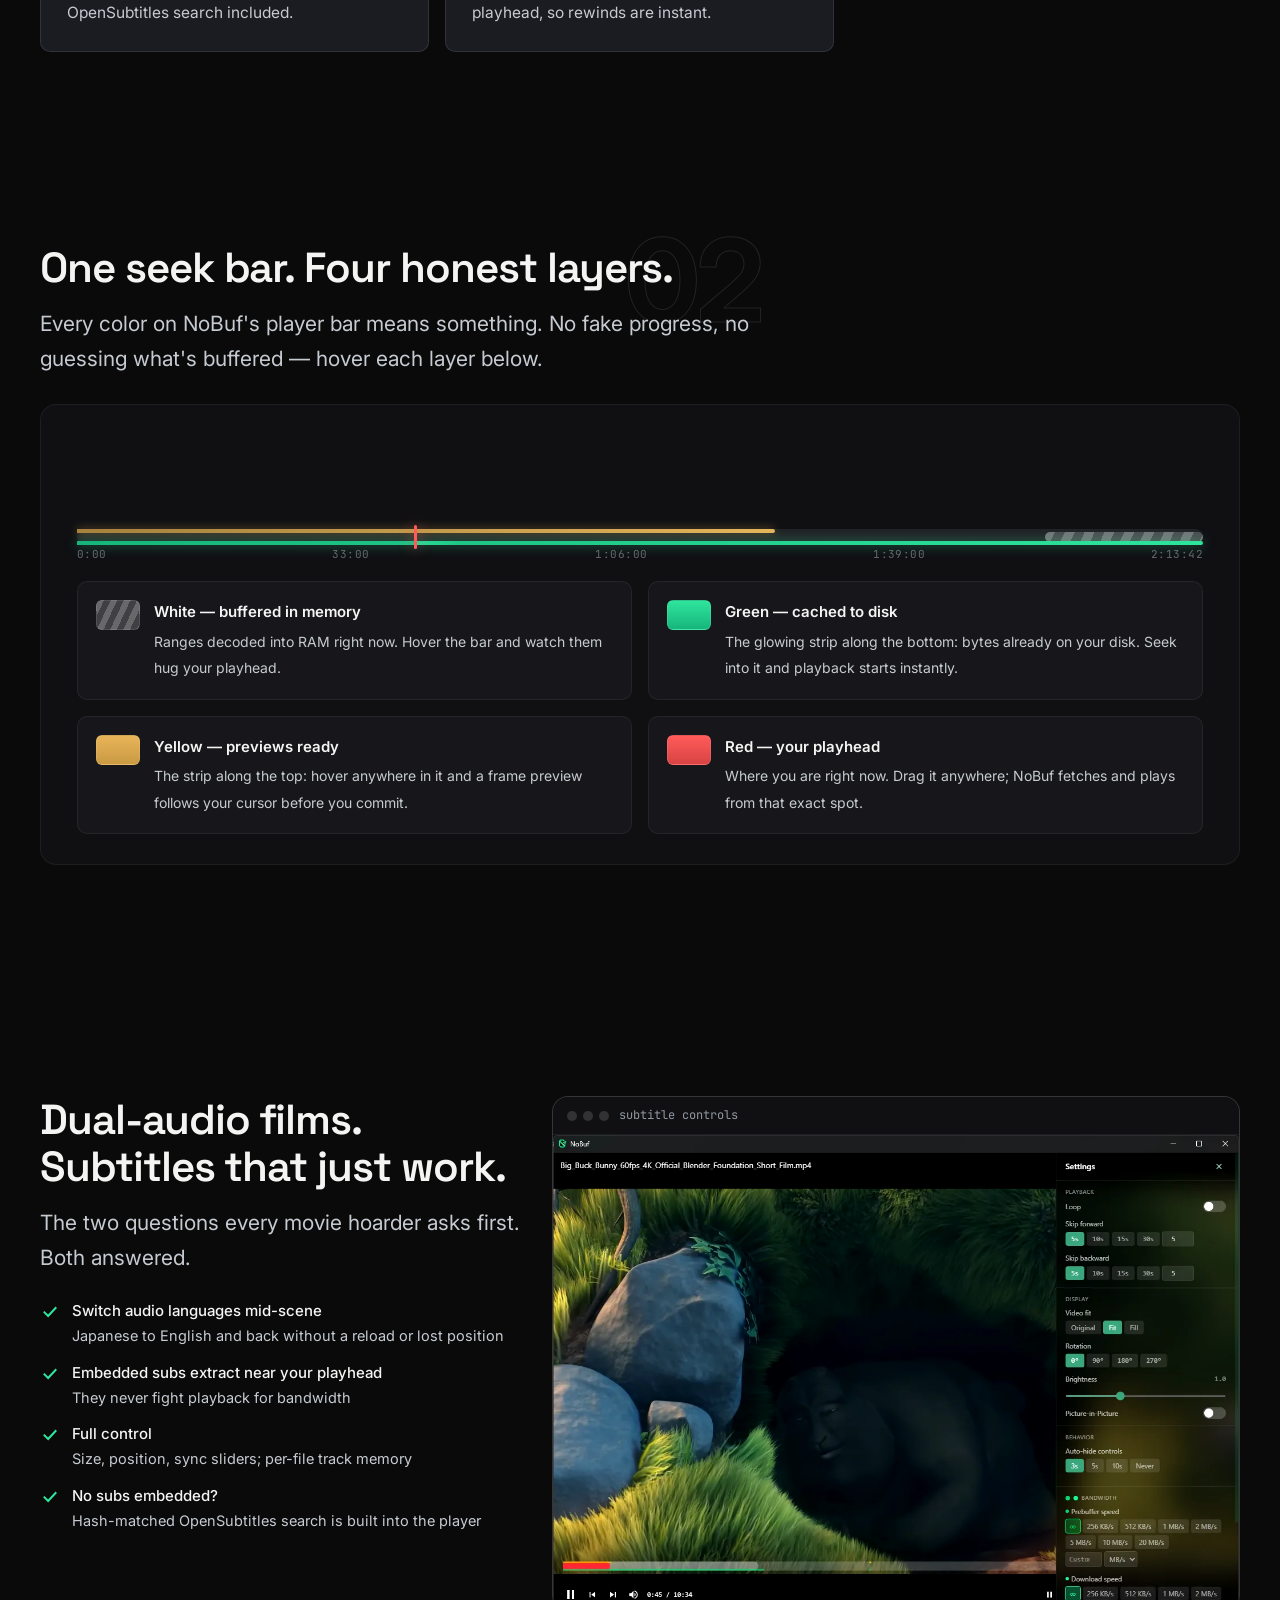
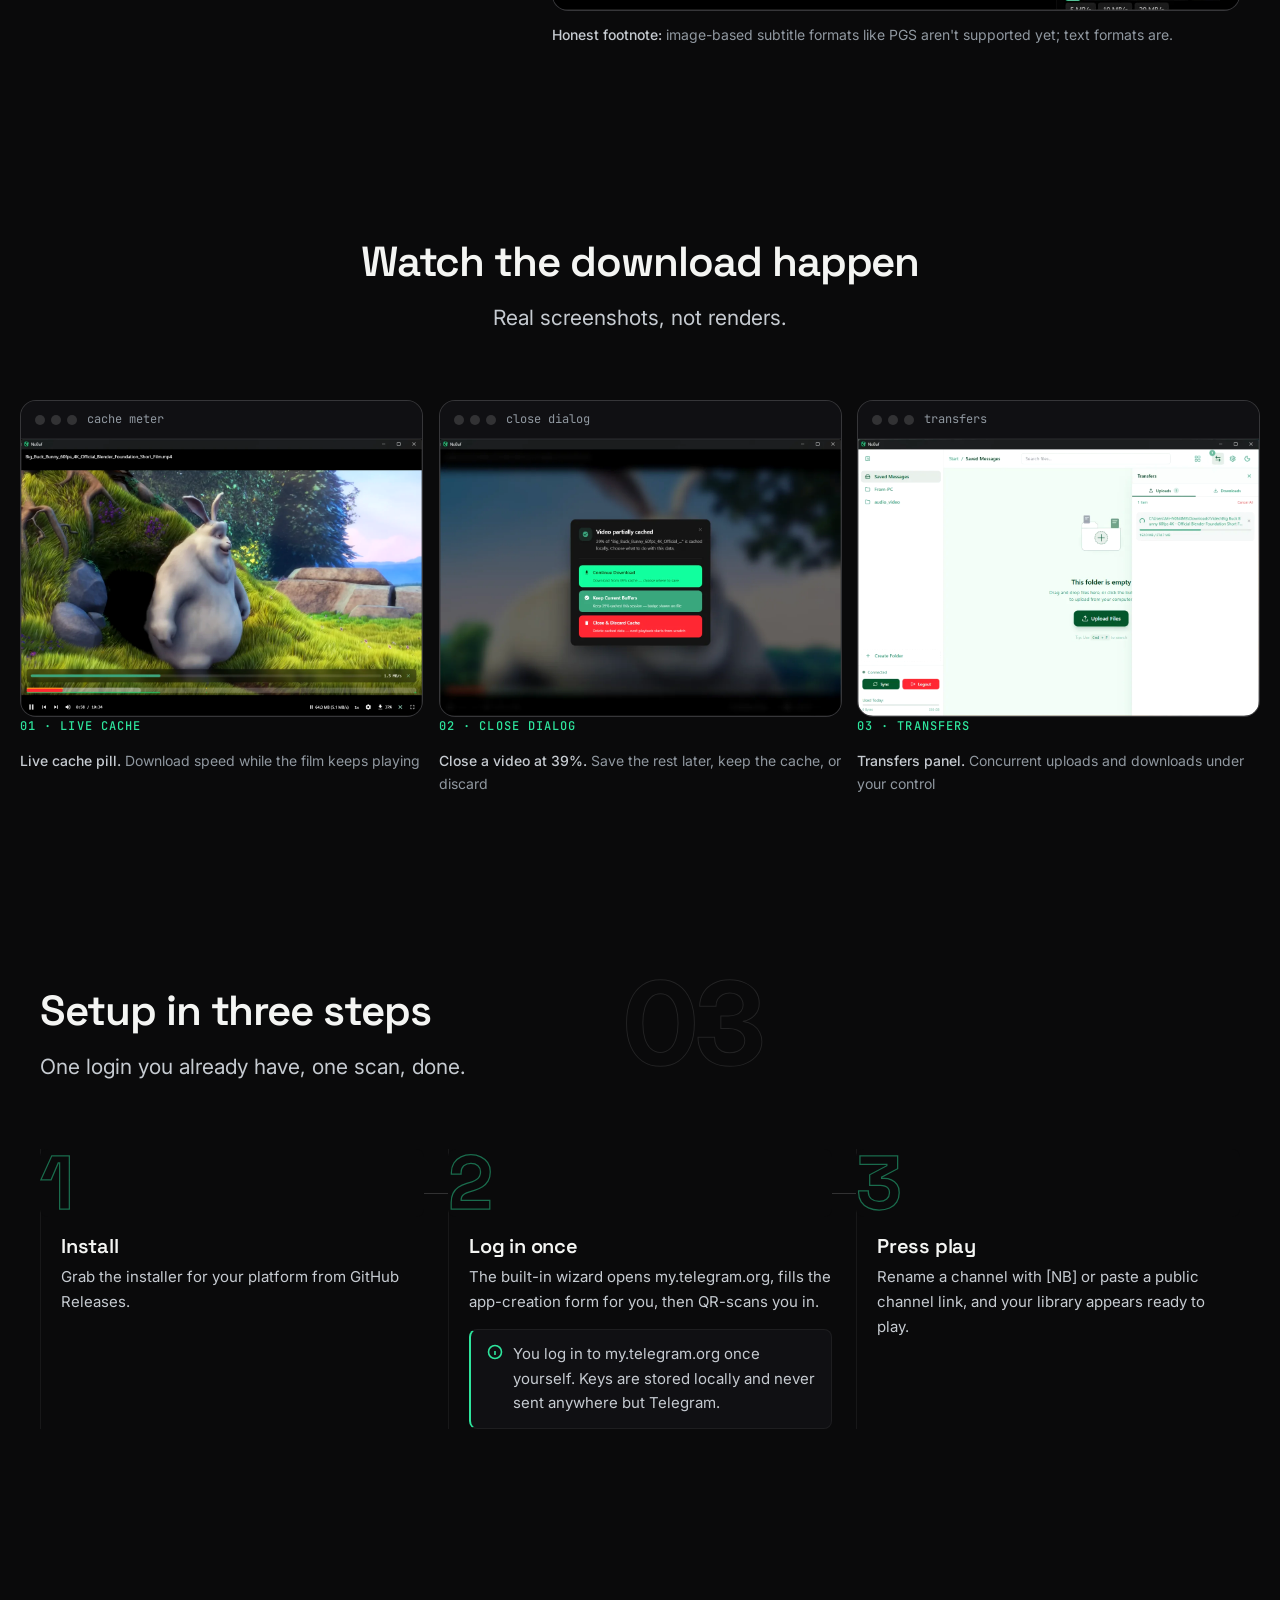
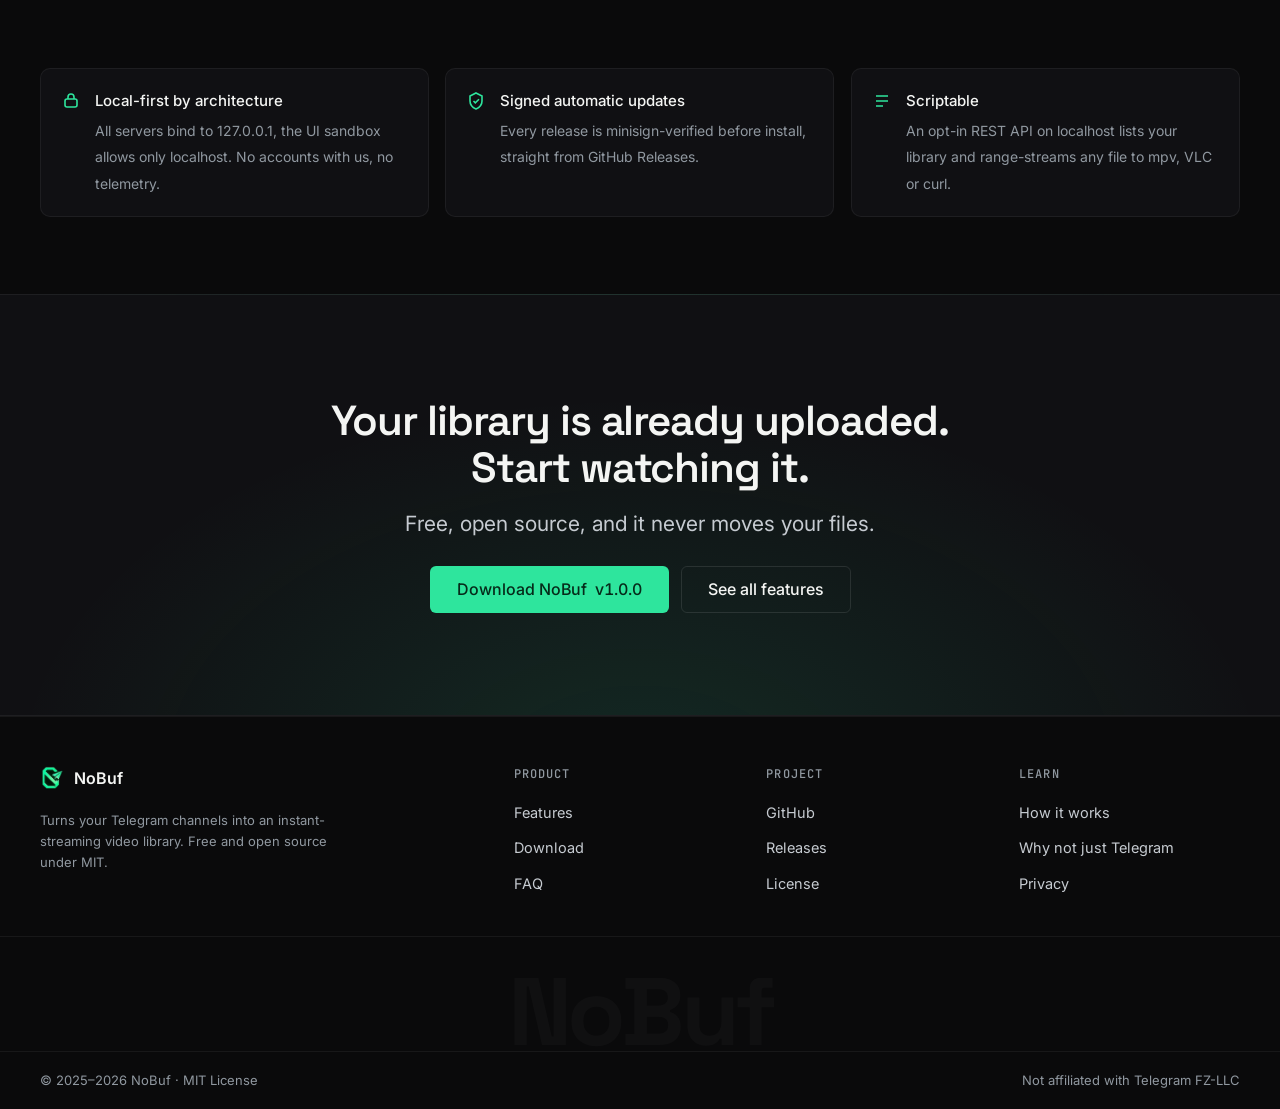
==== commit fe6e8f43: "Browser-review sweep round: sequential section numerals, differentiated gallery, mobile headline sca" ====
--- a/index.html
+++ b/index.html
@@ -293,7 +293,7 @@
   <!-- Seek bar anatomy -->
   <section class="section" id="anatomy">
     <div class="container">
-      <div class="section-head reveal" data-num="03">
+      <div class="section-head reveal" data-num="02">
         <h2 class="h2">One seek bar. Four honest layers.</h2>
         <p class="lead">Every color on NoBuf's player bar means something. No fake progress, no guessing what's buffered — hover each layer below.</p>
       </div>
@@ -389,6 +389,7 @@
             <div class="shot-bar"><span class="shot-dots" aria-hidden="true"><i></i><i></i><i></i></span><span class="shot-title">cache meter</span></div>
             <img src="assets/download-from-cache-in-video-player.webp" alt="In-player download pill showing live megabytes-per-second speed while watching" width="1202" height="832">
           </div>
+          <p class="mono-label gallery-kicker">01 · live cache</p>
           <figcaption class="shot-caption"><b>Live cache pill.</b> Download speed while the film keeps playing</figcaption>
         </figure>
         <figure class="reveal">
@@ -396,6 +397,7 @@
             <div class="shot-bar"><span class="shot-dots" aria-hidden="true"><i></i><i></i><i></i></span><span class="shot-title">close dialog</span></div>
             <img src="assets/exit-options.webp" alt="Dialog offering to continue downloading, keep cached buffers, or discard when closing a partially cached video" loading="lazy" width="1202" height="832">
           </div>
+          <p class="mono-label gallery-kicker">02 · close dialog</p>
           <figcaption class="shot-caption"><b>Close a video at 39%.</b> Save the rest later, keep the cache, or discard</figcaption>
         </figure>
         <figure class="reveal">
@@ -403,6 +405,7 @@
             <div class="shot-bar"><span class="shot-dots" aria-hidden="true"><i></i><i></i><i></i></span><span class="shot-title">transfers</span></div>
             <img src="assets/down-up.webp" alt="Light theme transfers panel listing concurrent uploads and downloads with progress" loading="lazy" width="1202" height="832">
           </div>
+          <p class="mono-label gallery-kicker">03 · transfers</p>
           <figcaption class="shot-caption"><b>Transfers panel.</b> Concurrent uploads and downloads under your control</figcaption>
         </figure>
       </div>
@@ -412,7 +415,7 @@
   <!-- Setup in 3 steps -->
   <section class="section" id="how">
     <div class="container">
-      <div class="section-head reveal" data-num="02">
+      <div class="section-head reveal" data-num="03">
         <h2 class="h2">Setup in three steps</h2>
         <p class="lead">One login you already have, one scan, done.</p>
       </div>
--- a/styles.css
+++ b/styles.css
@@ -86,7 +86,7 @@
 /* ---------- Typography ---------- */
 h1, h2, h3, h4 { color: var(--text-hi); font-weight: 600; text-wrap: balance; font-family: var(--font-display); letter-spacing: -0.01em; }
 .display {
-  font-size: clamp(44px, 7vw, 88px);
+  font-size: clamp(34px, 7vw, 88px);
   line-height: 1.08;
   letter-spacing: -0.04em;
 }
@@ -1354,3 +1354,10 @@
   font-feature-settings: "tnum";
 }
 .hl-readout b { color: var(--accent); font-weight: 500; }
+
+
+/* Gallery differentiation */
+.gallery-kicker { margin-bottom: 8px; color: var(--accent); }
+@media (max-width: 980px) {
+  .hero-copy { padding-bottom: 4px; }
+}
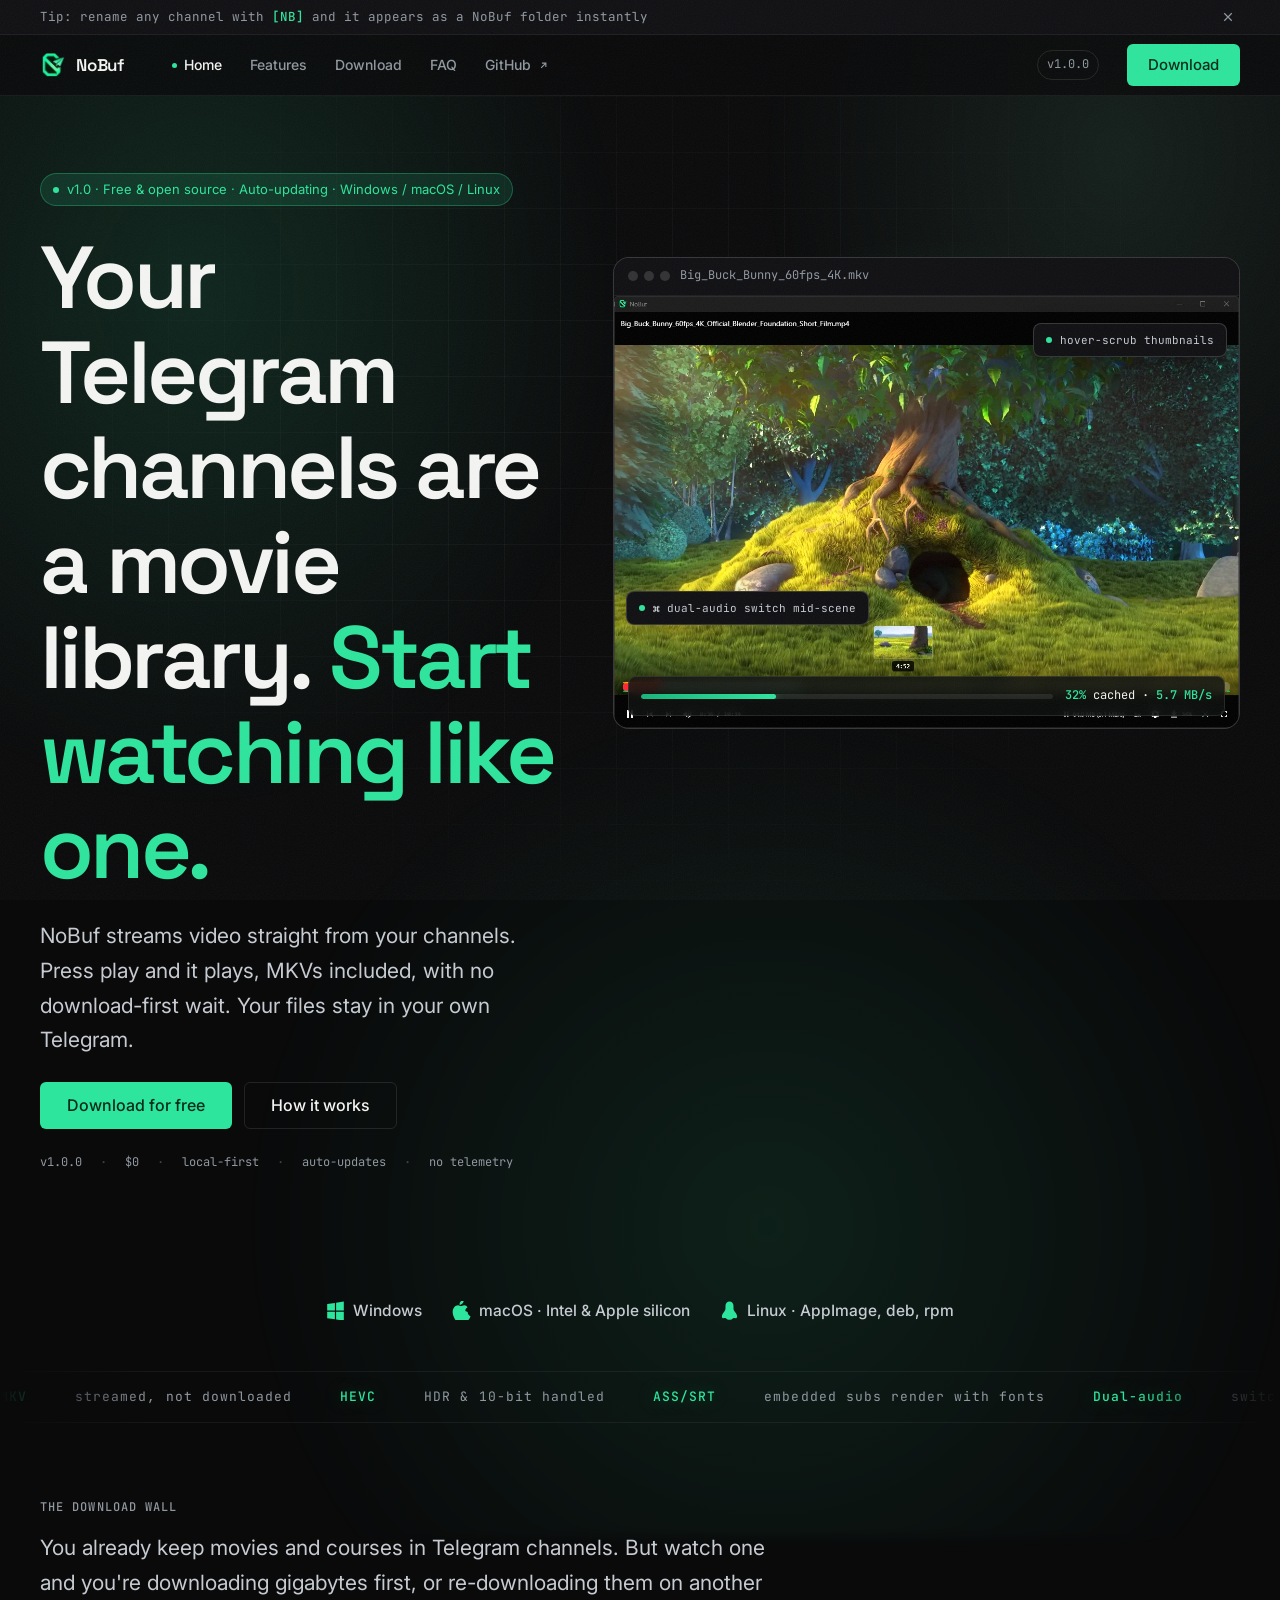
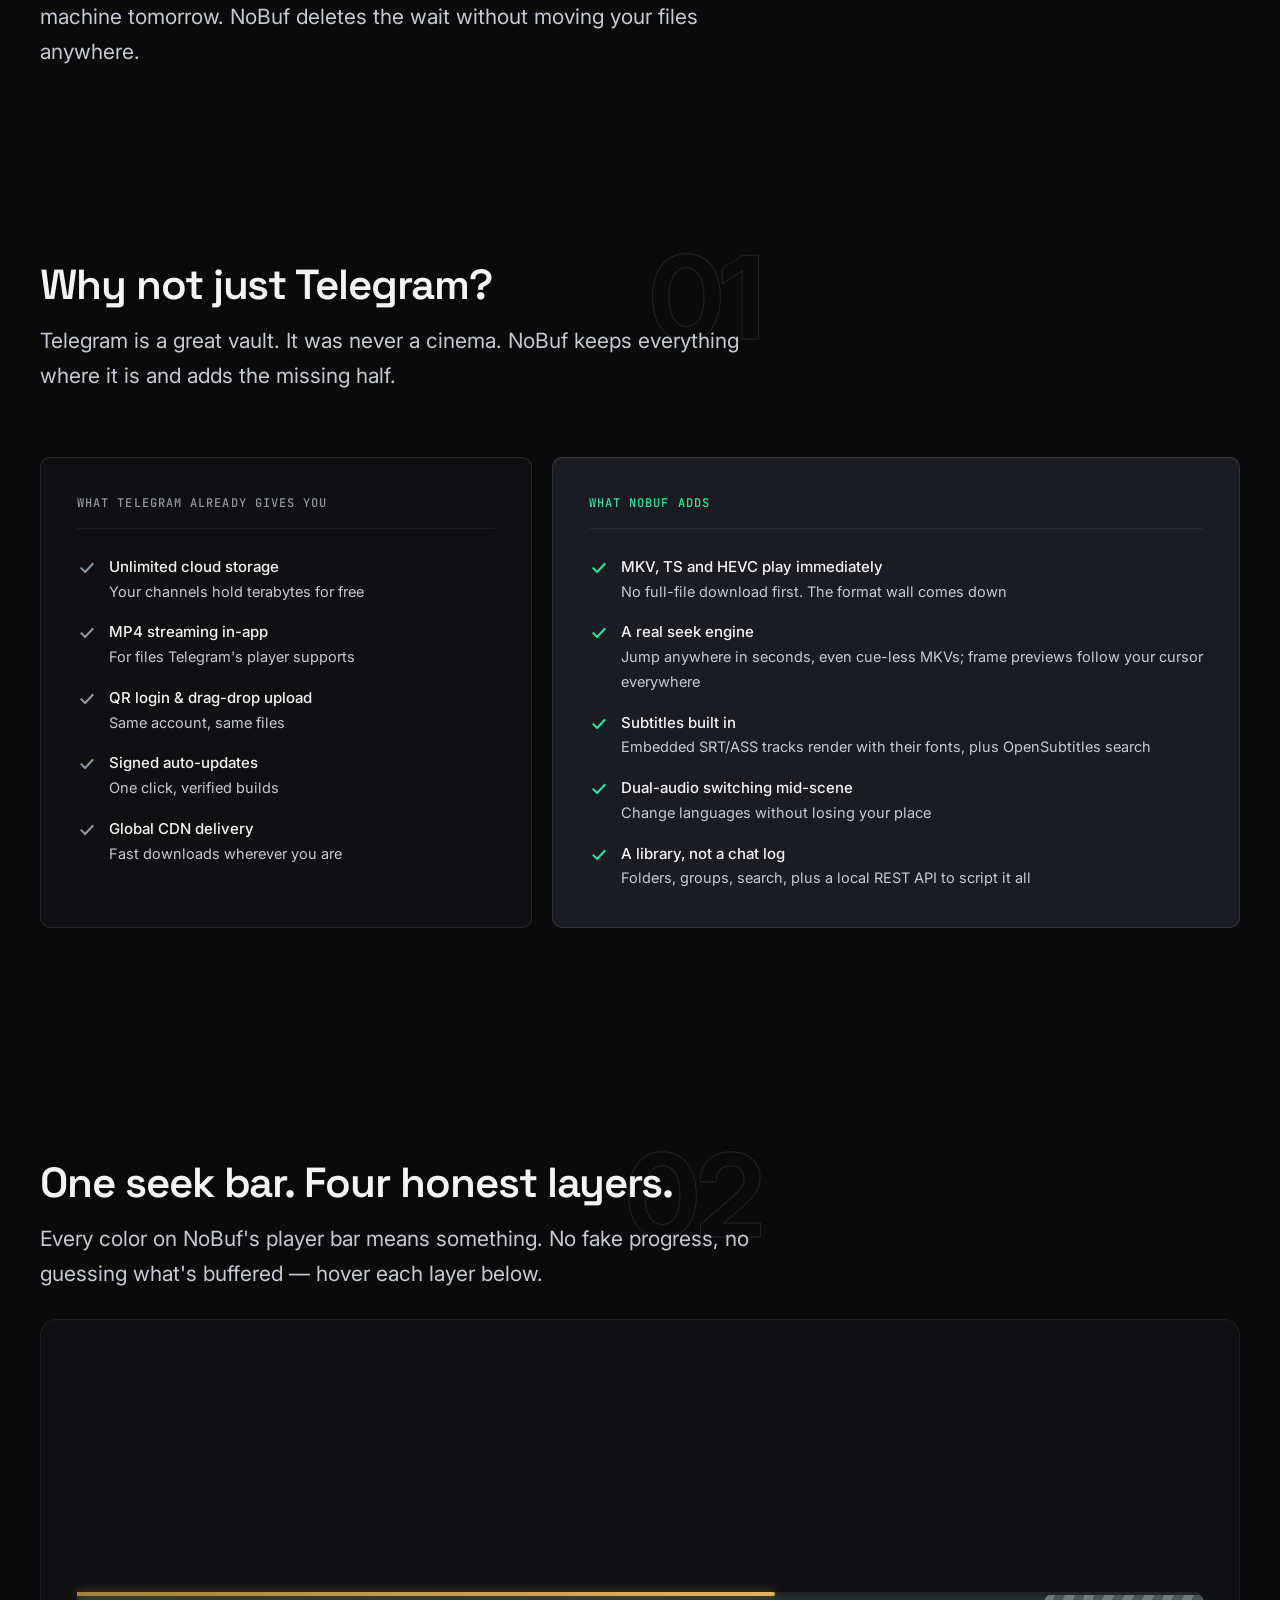
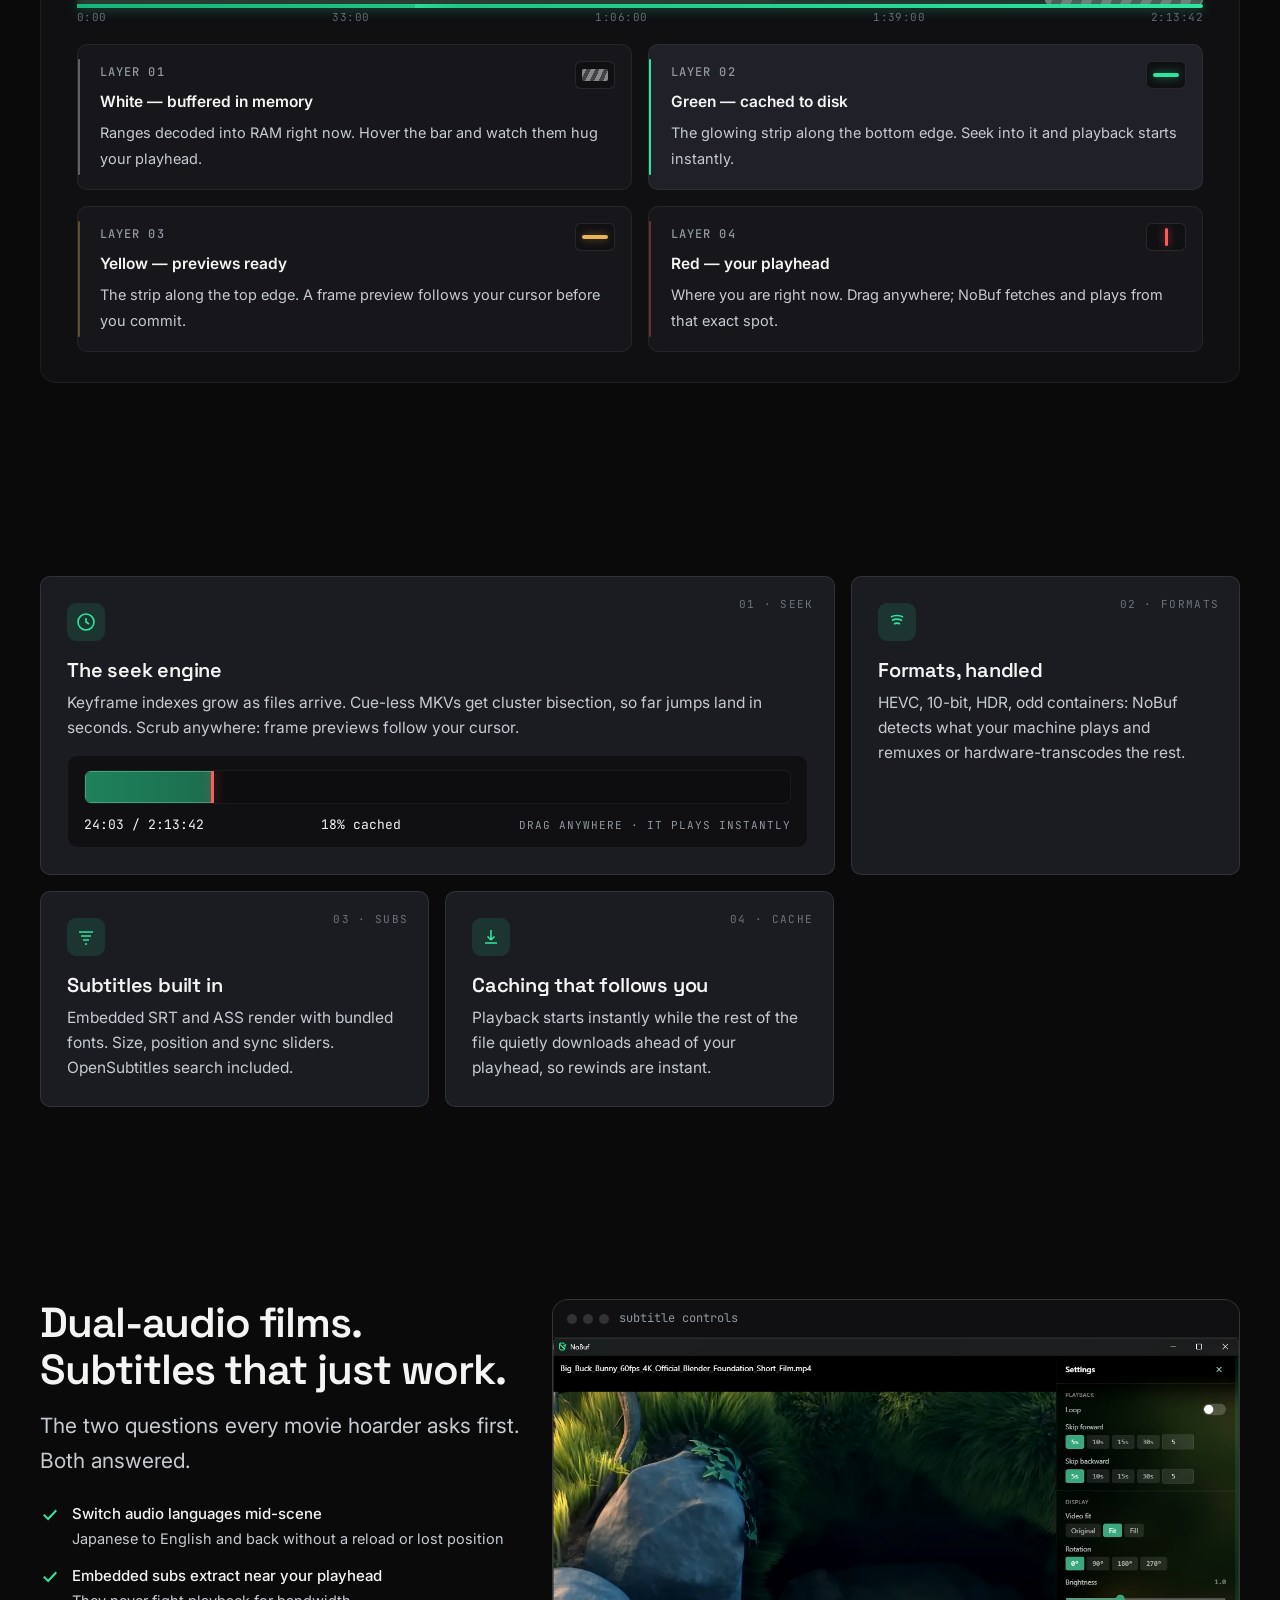
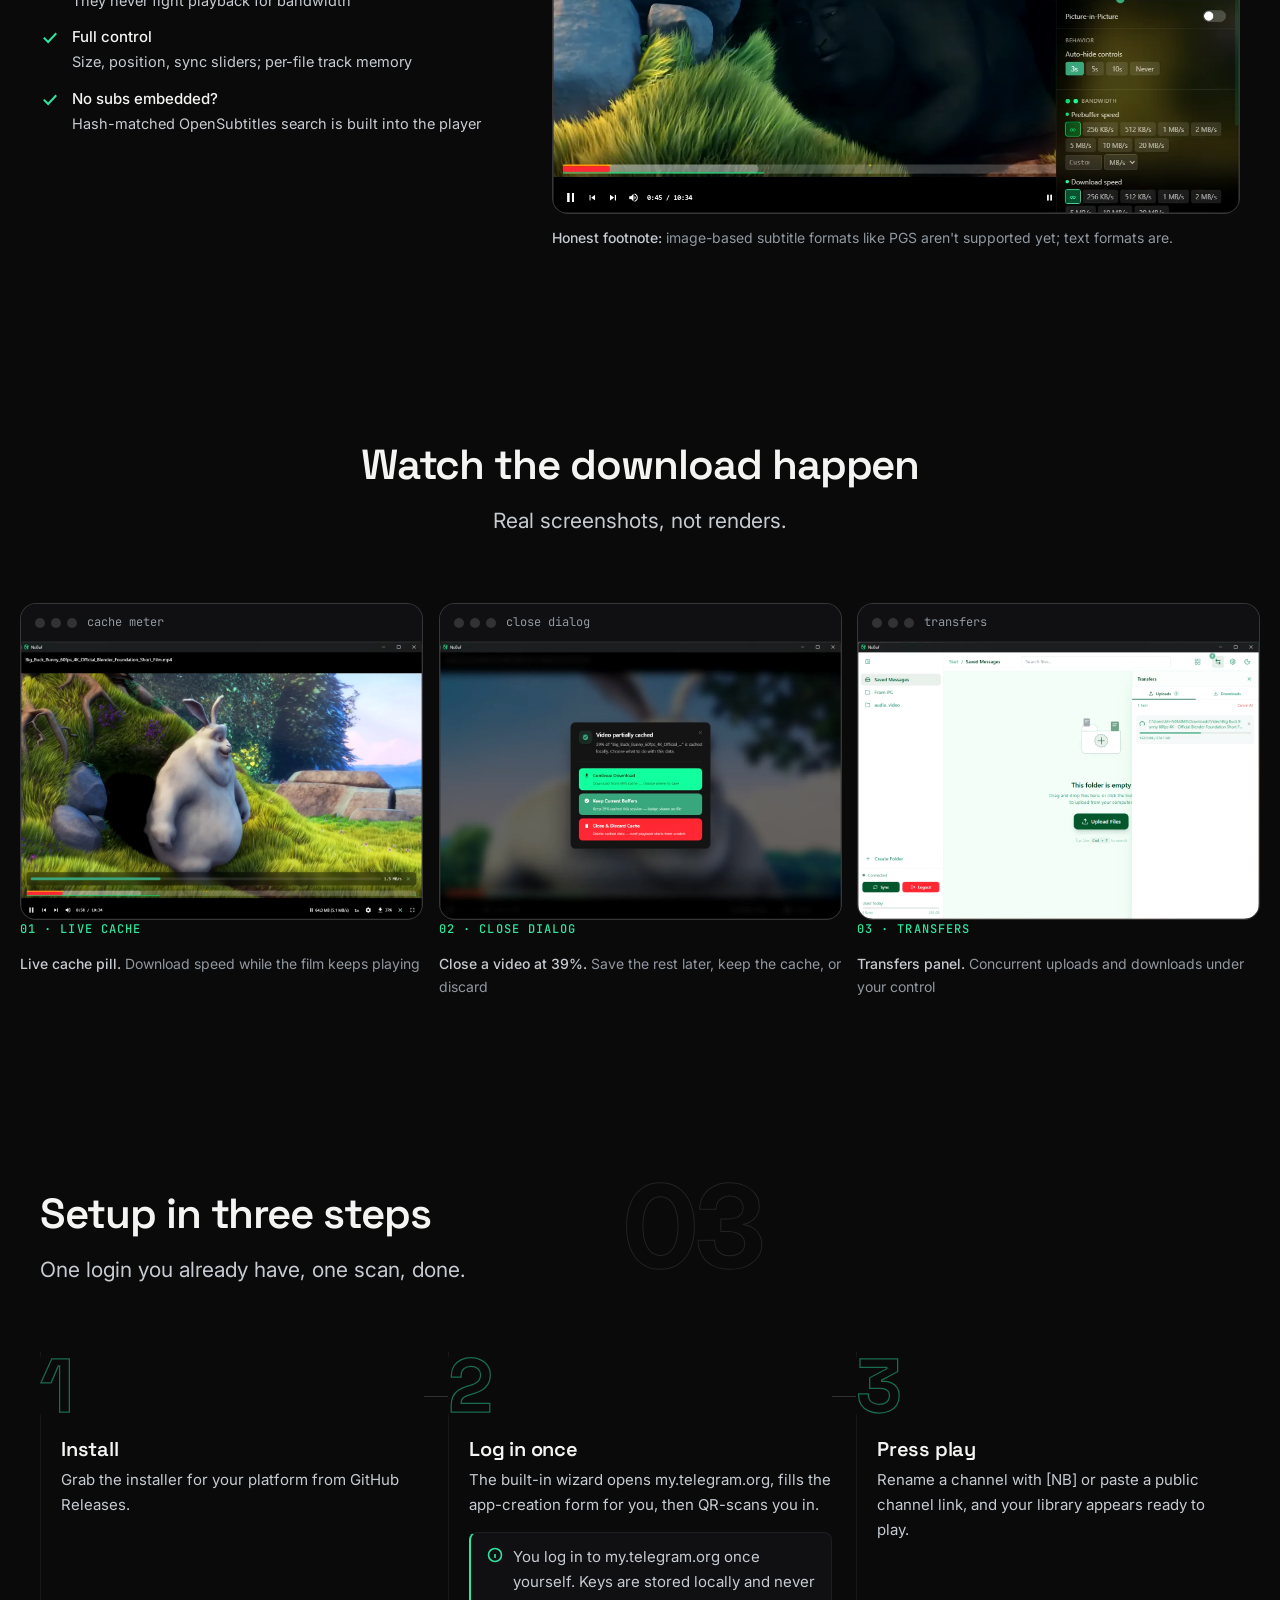
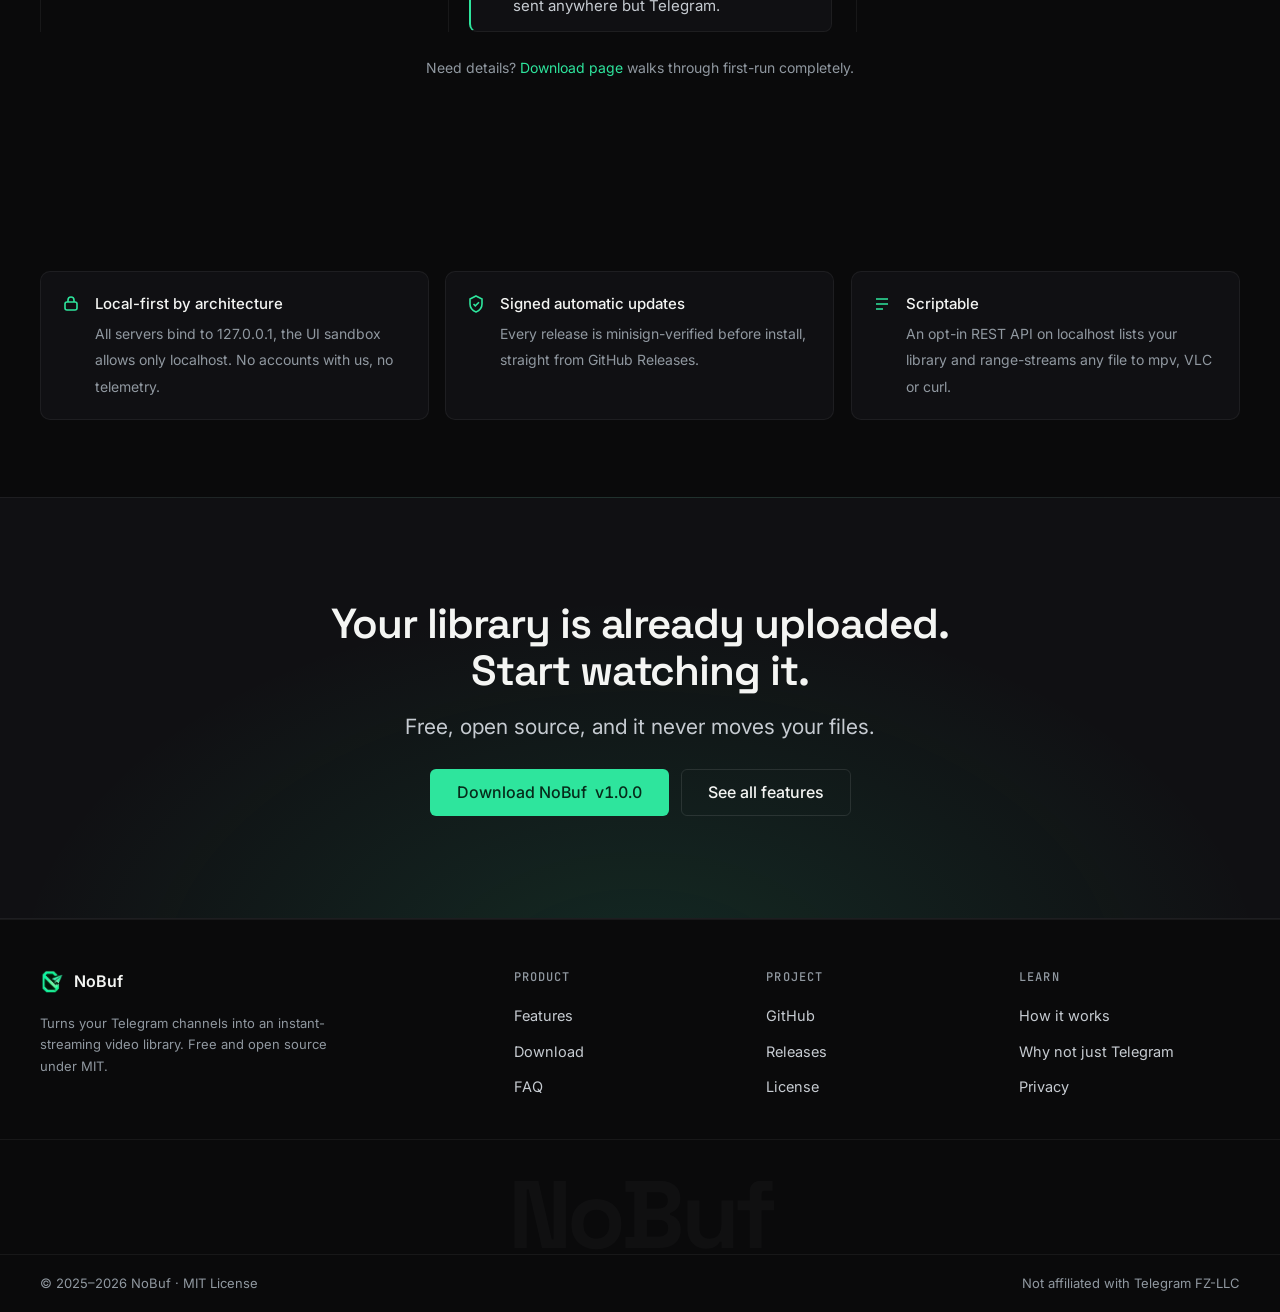
==== commit 7008a86b: "Anatomy v3: section moved above bento, popup can never cover the bar, red head px-tracked, legend ca" ====
--- a/index.html
+++ b/index.html
@@ -240,6 +240,71 @@
     </div>
   </section>
 
+  <!-- Seek bar anatomy -->
+  <section class="section" id="anatomy">
+    <div class="container">
+      <div class="section-head reveal" data-num="02">
+        <h2 class="h2">One seek bar. Four honest layers.</h2>
+        <p class="lead">Every color on NoBuf's player bar means something. No fake progress, no guessing what's buffered — hover each layer below.</p>
+      </div>
+      <div class="anatomy reveal" data-focus="">
+        <div class="sbd" data-sbdemo>
+          <div class="sbd-slot">
+          <div class="sbd-preview" aria-hidden="true">
+            <div class="sbd-thumb"><span class="sbd-state"></span></div>
+            <span class="sbd-time">0:00</span>
+          </div>
+          </div>
+          <div class="sbd-track" role="slider" tabindex="0"
+               aria-label="Demo seek bar: drag, click or use arrow keys"
+               aria-valuemin="0" aria-valuemax="100" aria-valuenow="30">
+            <div class="sbd-layer sbd-buffers"></div>
+            <div class="sbd-layer sbd-thumbs"></div>
+            <div class="sbd-layer sbd-cache"></div>
+            <div class="sbd-fetch"></div>
+            <div class="sbd-head"><i></i></div>
+          </div>
+          <div class="anatomy-scale"><span>0:00</span><span>33:00</span><span>1:06:00</span><span>1:39:00</span><span>2:13:42</span></div>
+        </div>
+        <div class="legend">
+          <div class="legend-item" data-layer="white" style="--lc:#eceef0">
+            <span class="lg-chip lg-white" aria-hidden="true"><i></i></span>
+            <div>
+              <p class="mono-label lg-kicker">Layer 01</p>
+              <b>White — buffered in memory</b>
+              <span>Ranges decoded into RAM right now. Hover the bar and watch them hug your playhead.</span>
+            </div>
+          </div>
+          <div class="legend-item" data-layer="green" style="--lc:#2ee59d">
+            <span class="lg-chip lg-green" aria-hidden="true"><i></i></span>
+            <div>
+              <p class="mono-label lg-kicker">Layer 02</p>
+              <b>Green — cached to disk</b>
+              <span>The glowing strip along the bottom edge. Seek into it and playback starts instantly.</span>
+            </div>
+          </div>
+          <div class="legend-item" data-layer="yellow" style="--lc:#e8b45a">
+            <span class="lg-chip lg-yellow" aria-hidden="true"><i></i></span>
+            <div>
+              <p class="mono-label lg-kicker">Layer 03</p>
+              <b>Yellow — previews ready</b>
+              <span>The strip along the top edge. A frame preview follows your cursor before you commit.</span>
+            </div>
+          </div>
+          <div class="legend-item" data-layer="red" style="--lc:#ff5b5b">
+            <span class="lg-chip lg-red" aria-hidden="true"><i></i></span>
+            <div>
+              <p class="mono-label lg-kicker">Layer 04</p>
+              <b>Red — your playhead</b>
+              <span>Where you are right now. Drag anywhere; NoBuf fetches and plays from that exact spot.</span>
+            </div>
+          </div>
+        </div>
+        </div>
+      </div>
+    </div>
+  </section>
+
   <!-- Highlight cards (asymmetric bento) -->
   <section class="section-tight" id="highlights">
     <div class="container">
@@ -286,52 +351,6 @@
           <h3 class="h4">Caching that follows you</h3>
           <p>Playback starts instantly while the rest of the file quietly downloads ahead of your playhead, so rewinds are instant.</p>
         </article>
-      </div>
-    </div>
-  </section>
-
-  <!-- Seek bar anatomy -->
-  <section class="section" id="anatomy">
-    <div class="container">
-      <div class="section-head reveal" data-num="02">
-        <h2 class="h2">One seek bar. Four honest layers.</h2>
-        <p class="lead">Every color on NoBuf's player bar means something. No fake progress, no guessing what's buffered — hover each layer below.</p>
-      </div>
-      <div class="anatomy reveal" data-focus="">
-        <div class="sbd" data-sbdemo>
-          <div class="sbd-preview" aria-hidden="true">
-            <div class="sbd-thumb"><span class="sbd-state"></span></div>
-            <span class="sbd-time">0:00</span>
-          </div>
-          <div class="sbd-track" role="slider" tabindex="0"
-               aria-label="Demo seek bar: drag, click or use arrow keys"
-               aria-valuemin="0" aria-valuemax="100" aria-valuenow="30">
-            <div class="sbd-layer sbd-buffers"></div>
-            <div class="sbd-layer sbd-thumbs"></div>
-            <div class="sbd-layer sbd-cache"></div>
-            <div class="sbd-fetch"></div>
-            <div class="sbd-head"><i></i></div>
-          </div>
-          <div class="anatomy-scale"><span>0:00</span><span>33:00</span><span>1:06:00</span><span>1:39:00</span><span>2:13:42</span></div>
-        </div>
-        <div class="legend">
-          <div class="legend-item" data-layer="white">
-            <span class="legend-swatch sw-white"></span>
-            <div><b>White — buffered in memory</b><span>Ranges decoded into RAM right now. Hover the bar and watch them hug your playhead.</span></div>
-          </div>
-          <div class="legend-item" data-layer="green">
-            <span class="legend-swatch sw-green"></span>
-            <div><b>Green — cached to disk</b><span>The glowing strip along the bottom: bytes already on your disk. Seek into it and playback starts instantly.</span></div>
-          </div>
-          <div class="legend-item" data-layer="yellow">
-            <span class="legend-swatch sw-yellow"></span>
-            <div><b>Yellow — previews ready</b><span>The strip along the top: hover anywhere in it and a frame preview follows your cursor before you commit.</span></div>
-          </div>
-          <div class="legend-item" data-layer="red">
-            <span class="legend-swatch sw-red"></span>
-            <div><b>Red — your playhead</b><span>Where you are right now. Drag it anywhere; NoBuf fetches and plays from that exact spot.</span></div>
-          </div>
-        </div>
       </div>
     </div>
   </section>
--- a/styles.css
+++ b/styles.css
@@ -1153,12 +1153,14 @@
 
 /* ---------- Seek-bar anatomy: faithful playable replica ---------- */
 .anatomy { overflow-x: clip; padding-bottom: clamp(18px, 2.5vw, 30px); }
-.sbd { position: relative; padding-top: 74px; }  /* room for preview card */
+.sbd { position: relative; }
+.sbd-slot { position: relative; height: 148px; }
 .sbd-preview {
-  position: absolute; top: 0; left: 0;
+  position: absolute; bottom: 4px;
+  left: var(--px, 50%);
   transform: translateX(-50%);
   opacity: 0; pointer-events: none;
-  transition: opacity var(--t-fast);
+  transition: opacity var(--t-fast), left 90ms linear;
   display: flex; flex-direction: column; align-items: center; gap: 5px;
   z-index: 3;
 }
@@ -1248,12 +1250,14 @@
 /* red playhead with grip dot */
 .sbd-head {
   position: absolute; top: -4px; bottom: -4px;
-  left: calc(var(--pct, 30) * 1% - 1px);
-  width: 3px;
+  left: 0; width: 3px;
+  transform: translateX(calc(var(--pct, 0.3) * (100% + 0px) * 0 - var(--tw, 0) * 0)); /* fallback no-op */
   background: #ff5b5b;
   border-radius: 2px;
   box-shadow: 0 0 14px rgba(255,91,91,.7);
-}
+  will-change: transform;
+}
+
 .sbd-head i {
   position: absolute; top: 50%; left: 50%;
   width: 13px; height: 13px;
@@ -1361,3 +1365,40 @@
 @media (max-width: 980px) {
   .hero-copy { padding-bottom: 4px; }
 }
+
+
+/* ---------- Legend cards v2: color spines, chips, kickers ---------- */
+.legend-item {
+  --lc: var(--accent);
+  position: relative;
+  padding-left: 22px;
+}
+.legend-item::before {
+  content: "";
+  position: absolute; left: 0; top: 14px; bottom: 14px;
+  width: 2px; border-radius: 2px;
+  background: var(--lc);
+  opacity: .35;
+  transition: opacity var(--t-fast), top var(--t-med), bottom var(--t-med);
+}
+.legend-item:hover::before,
+.legend-item.active::before { opacity: 1; }
+.lg-chip {
+  position: absolute; right: 16px; top: 16px;
+  width: 40px; height: 28px; border-radius: 6px;
+  border: 1px solid var(--line);
+  display: grid; place-items: center;
+  background: var(--bg-1);
+}
+.lg-chip i {
+  width: 26px; height: 4px; border-radius: 2px;
+  background: var(--lc);
+}
+.lg-chip.lg-white i { height: 12px; background: repeating-linear-gradient(115deg, rgba(255,255,255,.5) 0 4px, rgba(255,255,255,.22) 4px 8px); }
+.lg-chip.lg-green i { box-shadow: 0 0 8px rgba(46,229,157,.55); }
+.lg-chip.lg-yellow i { box-shadow: 0 0 8px rgba(232,180,90,.45); }
+.lg-chip.lg-red i { width: 3px; height: 18px; background: #ff5b5b; box-shadow: 0 0 8px rgba(255,91,91,.6); }
+.lg-kicker { margin-bottom: 6px; }
+.legend-item b { display:block; color: var(--text-hi); font-weight: 600; margin-bottom: 4px; font-size: 15.5px; }
+.legend-item span { font-size: 14.5px; line-height: 1.55; }
+.legend-item.active { background: var(--bg-3); }
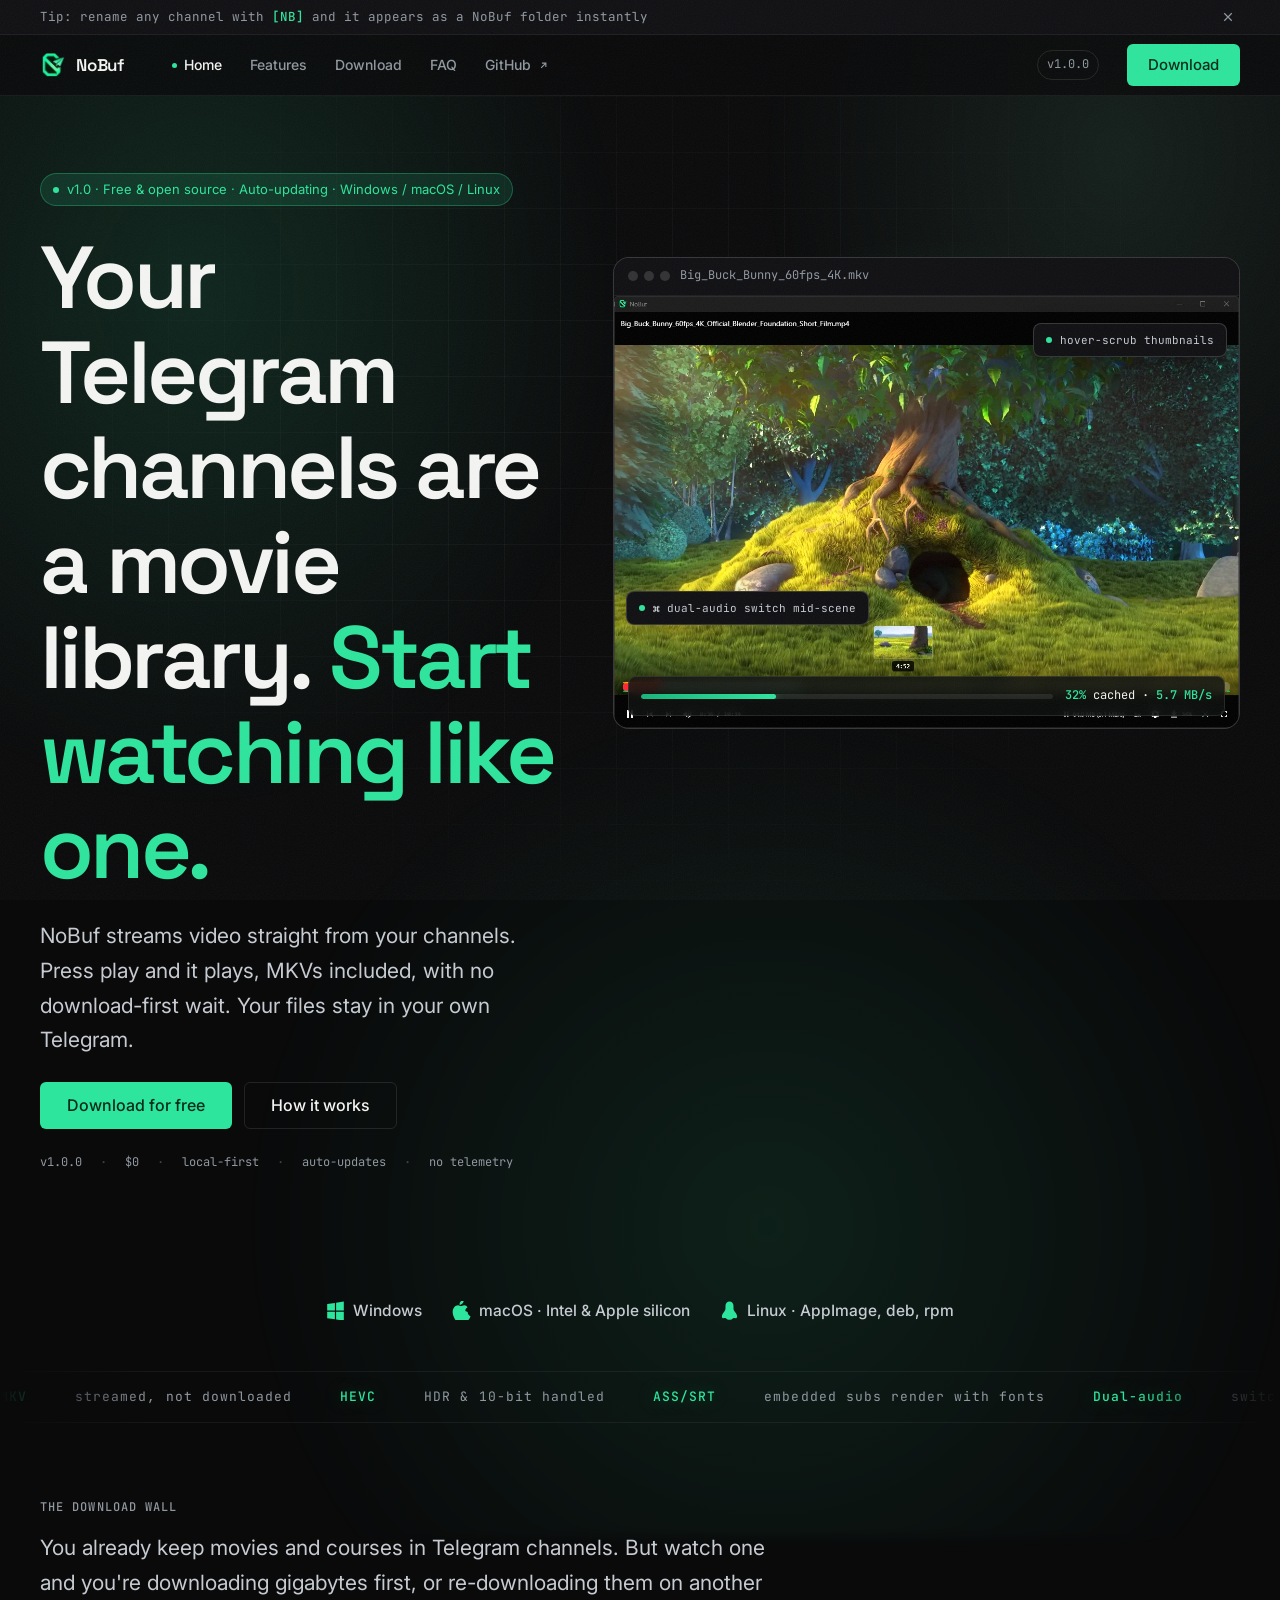
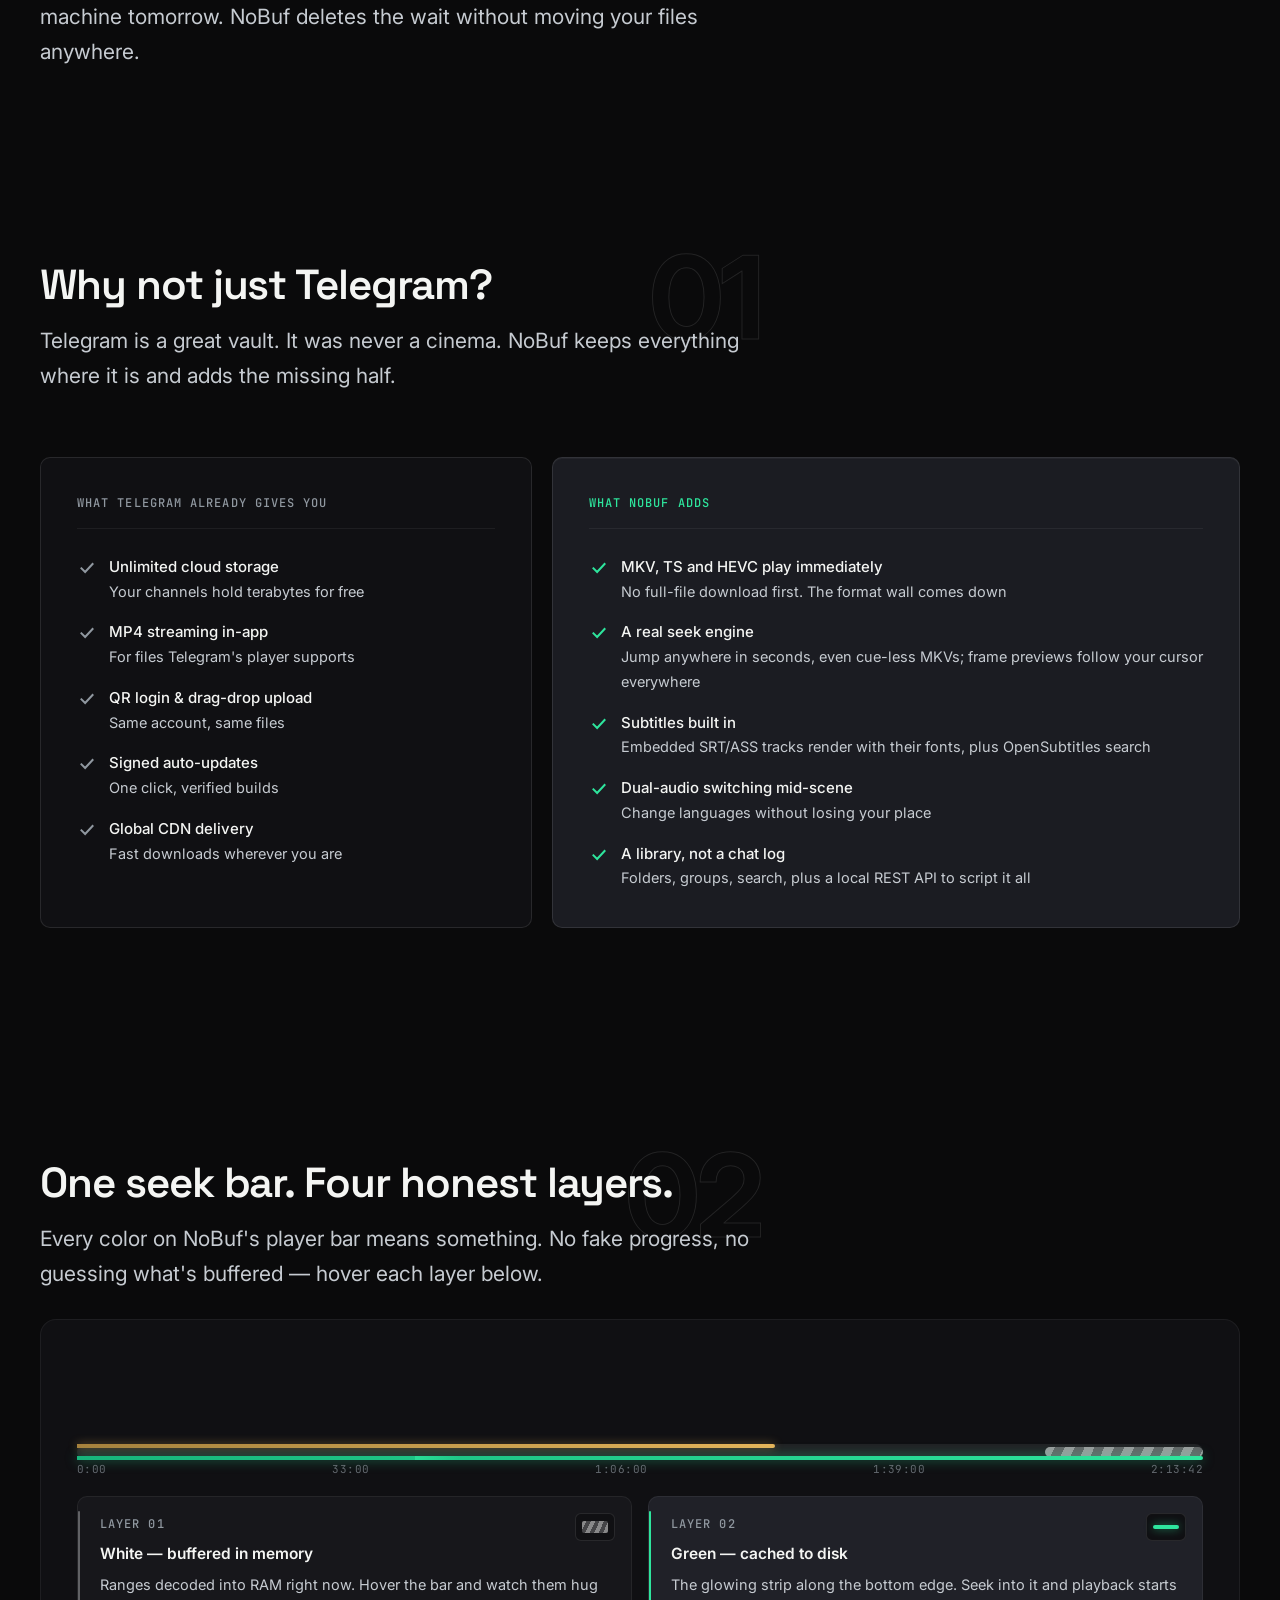
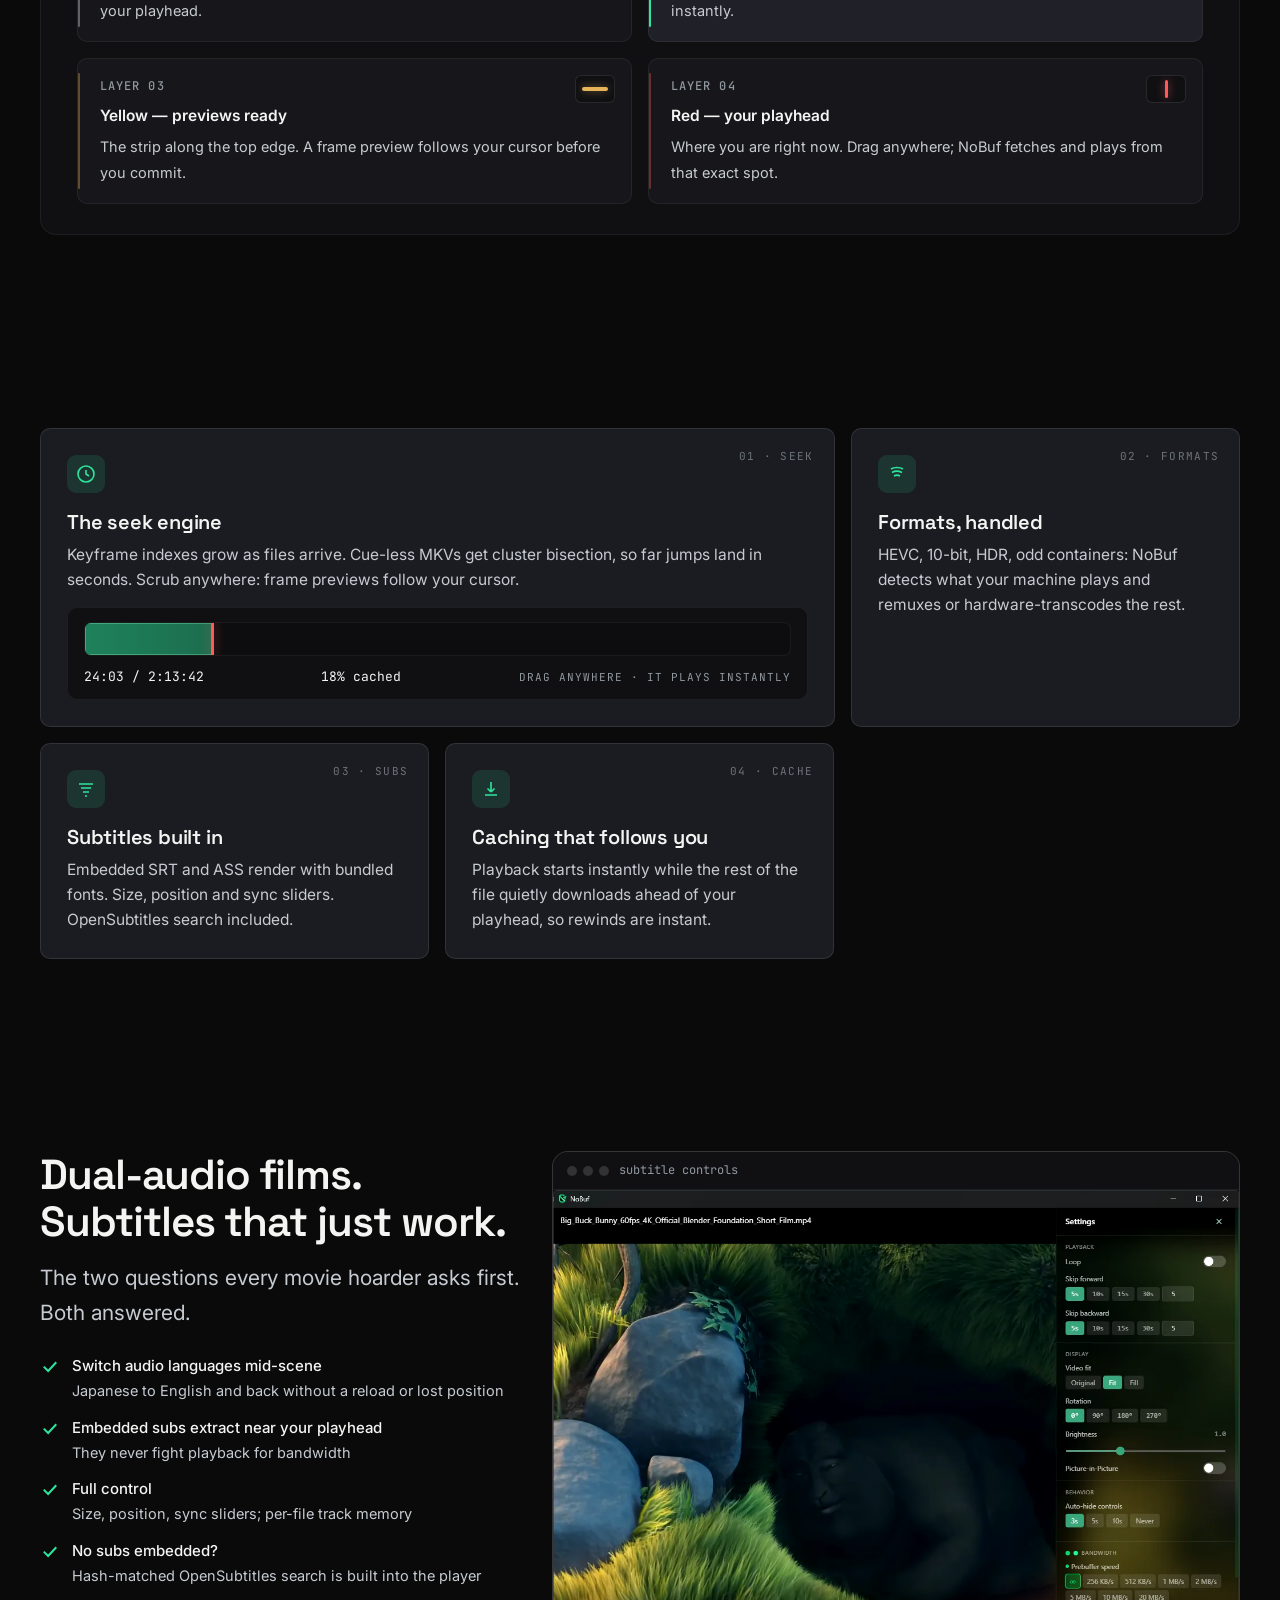
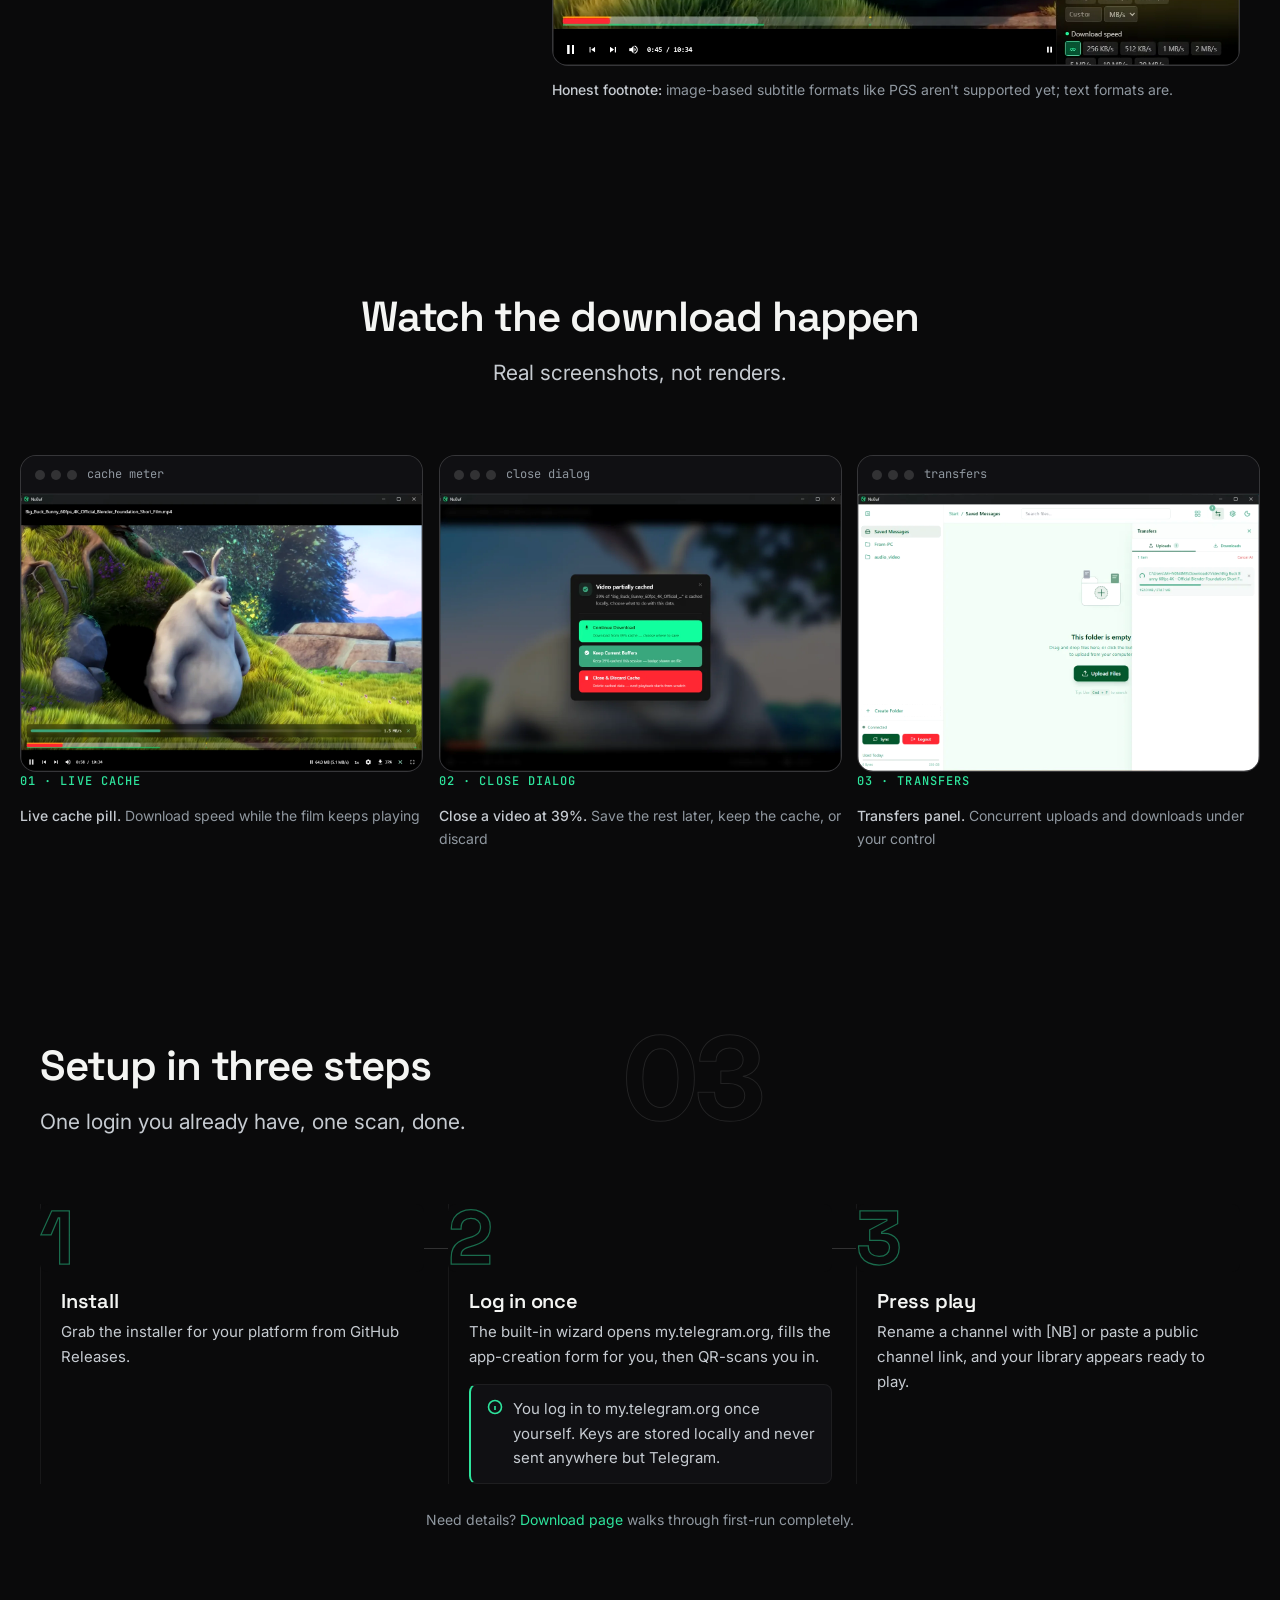
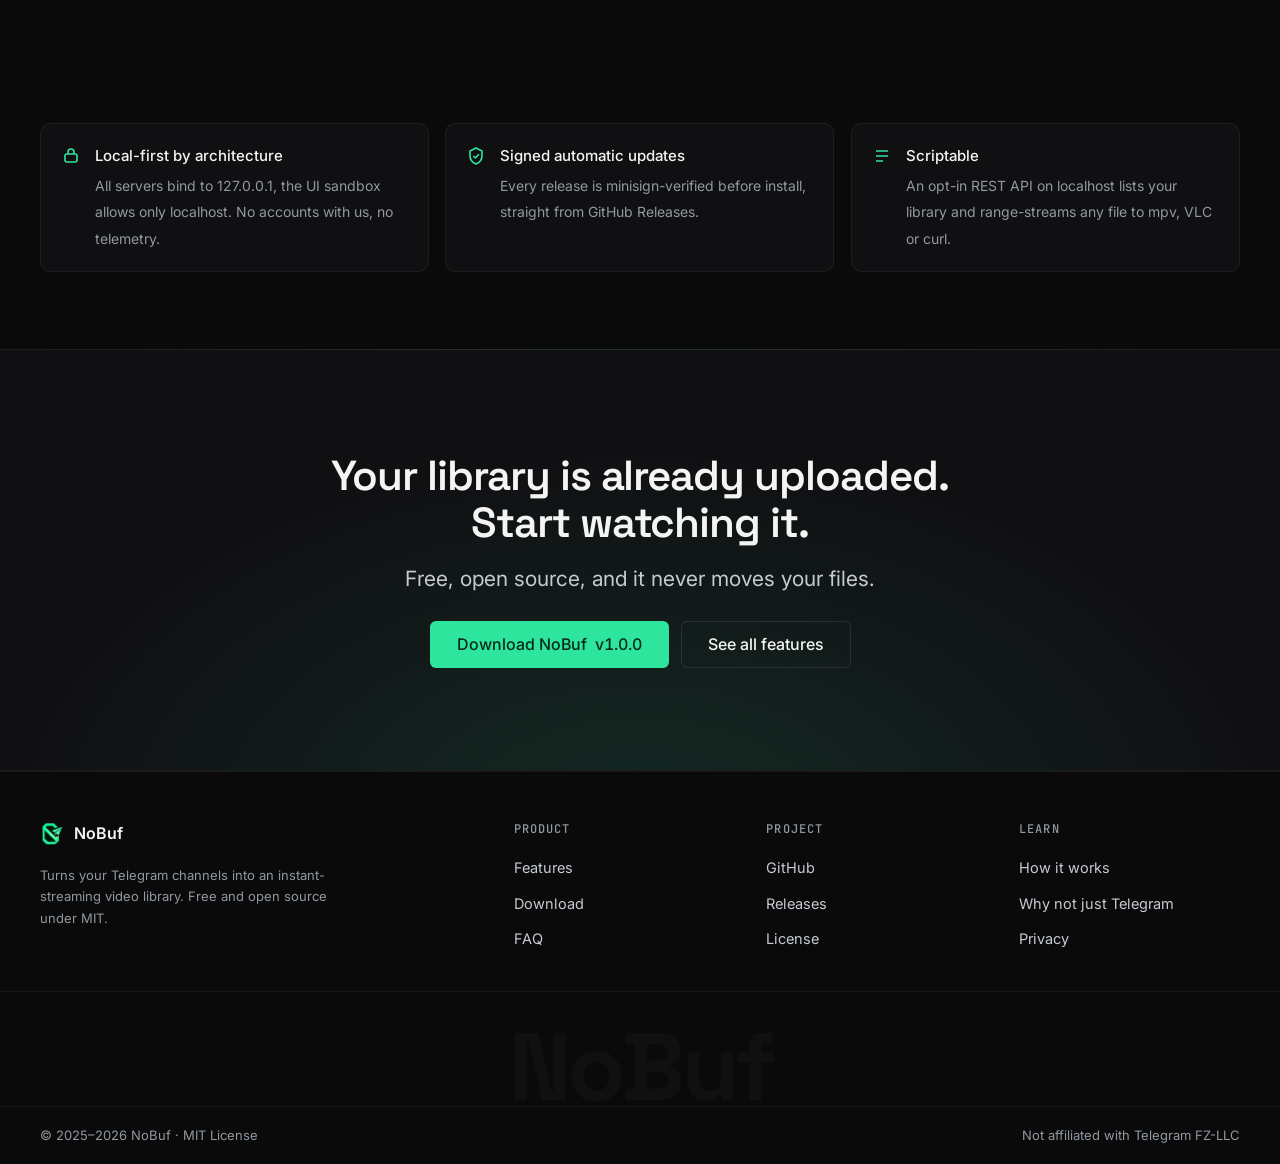
==== commit ab14e6a9: "Anatomy v4: floating preview over content (no reserved void), white layer brightened, show/hide life" ====
--- a/index.html
+++ b/index.html
@@ -249,11 +249,9 @@
       </div>
       <div class="anatomy reveal" data-focus="">
         <div class="sbd" data-sbdemo>
-          <div class="sbd-slot">
           <div class="sbd-preview" aria-hidden="true">
             <div class="sbd-thumb"><span class="sbd-state"></span></div>
             <span class="sbd-time">0:00</span>
-          </div>
           </div>
           <div class="sbd-track" role="slider" tabindex="0"
                aria-label="Demo seek bar: drag, click or use arrow keys"
--- a/styles.css
+++ b/styles.css
@@ -1153,10 +1153,9 @@
 
 /* ---------- Seek-bar anatomy: faithful playable replica ---------- */
 .anatomy { overflow-x: clip; padding-bottom: clamp(18px, 2.5vw, 30px); }
-.sbd { position: relative; }
-.sbd-slot { position: relative; height: 148px; }
+.sbd { position: relative; padding-top: 64px; }
 .sbd-preview {
-  position: absolute; bottom: 4px;
+  position: absolute; bottom: calc(100% - 52px);
   left: var(--px, 50%);
   transform: translateX(-50%);
   opacity: 0; pointer-events: none;
@@ -1210,7 +1209,7 @@
   width: calc(var(--pct, 30) * .34 * 1%);
   border-radius: 5px;
   background: repeating-linear-gradient(115deg,
-    rgba(255,255,255,.38) 0 9px, rgba(255,255,255,.20) 9px 18px);
+    rgba(255,255,255,.55) 0 9px, rgba(255,255,255,.30) 9px 18px);
   transition: width 200ms ease;
 }
 /* green: disk cache — thin glowing strip along the BOTTOM edge */
